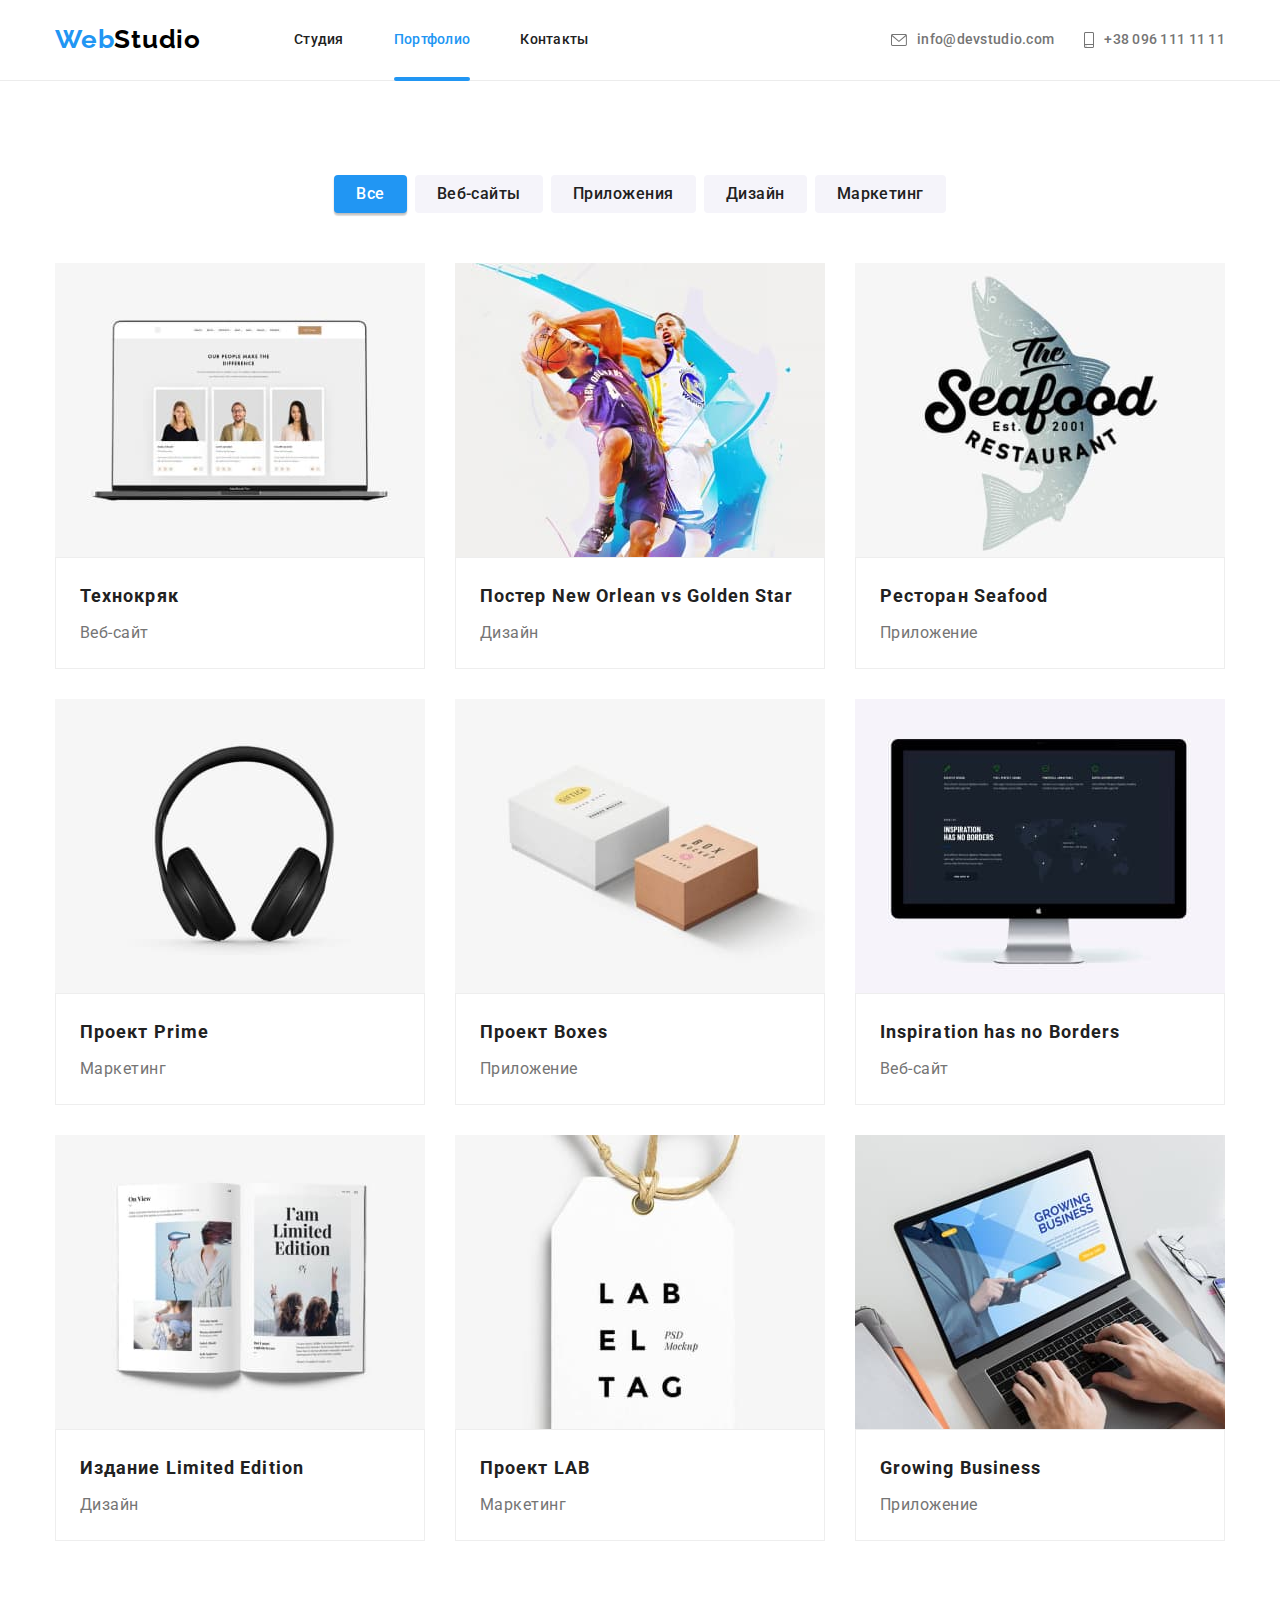
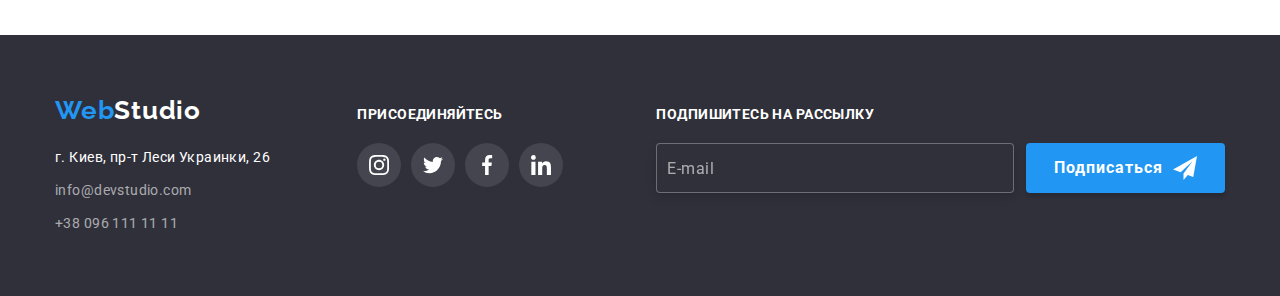
==== portfolio.html @ 906f8247 "Initial commit" ====
<!DOCTYPE html>
<html lang="ru">
  <head>
    <meta charset="UTF-8" />
    <meta http-equiv="X-UA-Compatible" content="IE=edge" />
    <meta name="viewport" content="width=device-width, initial-scale=1.0" />
    <title>Webstudio</title>
    <link
      rel="stylesheet"
      href="https://cdnjs.cloudflare.com/ajax/libs/modern-normalize/1.0.0/modern-normalize.min.css"
    />
    <link rel="preconnect" href="https://fonts.googleapis.com" />
    <link rel="preconnect" href="https://fonts.gstatic.com" crossorigin />
    <link
      href="https://fonts.googleapis.com/css2?family=Raleway:wght@700&family=Roboto:wght@400;500;700;900&display=swap"
      rel="stylesheet"
    />
    <link rel="stylesheet" href="./css/styles.css" />
  </head>
  <body>
    <!-- header -->
    <header class="header">
      <div class="container header-container">
        <a class="header-logo link" href="#"> <span class="logo-text">Web</span>Studio</a>
        <nav class="header-nav">
          <ul class="header-nav-list list">
            <li class="header-nav-item">
              <a class="header-nav-link link" href="./index.html">Студия</a>
            </li>
            <li class="header-nav-item">
              <a class="header-nav-link current link" href="#">Портфолио</a>
            </li>
            <li class="header-nav-item">
              <a class="header-nav-link link" href="#">Контакты</a>
            </li>
          </ul>
        </nav>
        <ul class="header-list list">
          <li class="header-item">
            <a class="header-link link" href="mailto:info@devstudio.com">
              <svg class="header-icon" width="16" height="12" aria-hidden="true">
                <use href="./images/icons.svg#icon-envelope"></use>
              </svg>
              info@devstudio.com
            </a>
          </li>
          <li class="header-item">
            <a class="header-link link" href="tel:+380961111111">
              <svg class="header-icon" width="10" height="16" aria-hidden="true">
                <use href="./images/icons.svg#icon-smartphone"></use></svg
              >+38 096 111 11 11
            </a>
          </li>
        </ul>
      </div>
    </header>
    <main>
      <!-- projects  -->
      <section class="projects section">
        <div class="container">
          <h1 class="visually-hidden">Портфолио</h1>
          <ul class="projects-menu-list list">
            <li class="projects-menu-item">
              <button class="projects-btn current" type="button">Все</button>
            </li>
            <li class="projects-menu-item">
              <button class="projects-btn" type="button">Веб-сайты</button>
            </li>
            <li class="projects-menu-item">
              <button class="projects-btn" type="button">Приложения</button>
            </li>
            <li class="projects-menu-item">
              <button class="projects-btn" type="button">Дизайн</button>
            </li>
            <li class="projects-menu-item">
              <button class="projects-btn" type="button">Маркетинг</button>
            </li>
          </ul>
          <ul class="projects-list list">
            <li class="projects-item">
              <a class="projects-link link" href="#">
                <div class="projects-thumb">
                  <img
                    class="projects-image"
                    src="./images/portfolio/img1.jpg"
                    alt="фотография веб-сайта компании"
                    width="370"
                    height="294"
                  />
                  <div class="projects-overlay">
                    <p class="projects-overlay-text">
                      Ресурс предлагает комплексные предложения с разным уровнем функционала и
                      сервисов. Все это позволит посетителю получить исчерпывающие сведения о
                      компании или частном лице.
                    </p>
                  </div>
                </div>
                <div class="projects-card">
                  <h2 class="projects-subtitle">Технокряк</h2>
                  <p class="projects-text">Веб-сайт</p>
                </div>
              </a>
            </li>
            <li class="projects-item">
              <a class="projects-link link" href="#">
                <div class="projects-thumb">
                  <img
                    class="projects-image"
                    src="./images/portfolio/img2.jpg"
                    alt="баскетболисты"
                    width="370"
                    height="294"
                  />
                  <div class="projects-overlay">
                    <p class="projects-overlay-text">
                      Ресурс предлагает комплексные предложения с разным уровнем функционала и
                      сервисов. Все это позволит посетителю получить исчерпывающие сведения о
                      компании или частном лице.
                    </p>
                  </div>
                </div>
                <div class="projects-card">
                  <h2 class="projects-subtitle">Постер New Orlean vs Golden Star</h2>
                  <p class="projects-text">Дизайн</p>
                </div>
              </a>
            </li>
            <li class="projects-item">
              <a class="projects-link link" href="#">
                <div class="projects-thumb">
                  <img
                    class="projects-image"
                    src="./images/portfolio/img3.jpg"
                    alt="логотип ресторана"
                    width="370"
                    height="294"
                  />
                  <div class="projects-overlay">
                    <p class="projects-overlay-text">
                      Ресурс предлагает комплексные предложения с разным уровнем функционала и
                      сервисов. Все это позволит посетителю получить исчерпывающие сведения о
                      компании или частном лице.
                    </p>
                  </div>
                </div>
                <div class="projects-card">
                  <h2 class="projects-subtitle">Ресторан Seafood</h2>
                  <p class="projects-text">Приложение</p>
                </div></a
              >
            </li>
            <li class="projects-item">
              <a class="projects-link link" href="#">
                <div class="projects-thumb">
                  <img
                    class="projects-image"
                    src="./images/portfolio/img4.jpg"
                    alt="наушники"
                    width="370"
                    height="294"
                  />
                  <div class="projects-overlay">
                    <p class="projects-overlay-text">
                      Ресурс предлагает комплексные предложения с разным уровнем функционала и
                      сервисов. Все это позволит посетителю получить исчерпывающие сведения о
                      компании или частном лице.
                    </p>
                  </div>
                </div>
                <div class="projects-card">
                  <h2 class="projects-subtitle">Проект Prime</h2>
                  <p class="projects-text">Маркетинг</p>
                </div>
              </a>
            </li>
            <li class="projects-item">
              <a class="projects-link link" href="#">
                <div class="projects-thumb">
                  <img
                    class="projects-image"
                    src="./images/portfolio/img5.jpg"
                    alt="логотип компании"
                    width="370"
                    height="294"
                  />
                  <div class="projects-overlay">
                    <p class="projects-overlay-text">
                      Ресурс предлагает комплексные предложения с разным уровнем функционала и
                      сервисов. Все это позволит посетителю получить исчерпывающие сведения о
                      компании или частном лице.
                    </p>
                  </div>
                </div>
                <div class="projects-card">
                  <h2 class="projects-subtitle">Проект Boxes</h2>
                  <p class="projects-text">Приложение</p>
                </div>
              </a>
            </li>
            <li class="projects-item">
              <a class="projects-link link" href="#">
                <div class="projects-thumb">
                  <img
                    class="projects-image"
                    src="./images/portfolio/img6.jpg"
                    alt="фотография веб-сайта компании"
                    width="370"
                    height="294"
                  />
                  <div class="projects-overlay">
                    <p class="projects-overlay-text">
                      Ресурс предлагает комплексные предложения с разным уровнем функционала и
                      сервисов. Все это позволит посетителю получить исчерпывающие сведения о
                      компании или частном лице.
                    </p>
                  </div>
                </div>

                <div class="projects-card">
                  <h2 class="projects-subtitle">Inspiration has no Borders</h2>
                  <p class="projects-text">Веб-сайт</p>
                </div>
              </a>
            </li>
            <li class="projects-item">
              <a class="projects-link link" href="#">
                <div class="projects-thumb">
                  <img
                    class="projects-image"
                    src="./images/portfolio/img7.jpg"
                    alt="журнал"
                    width="370"
                    height="294"
                  />
                  <div class="projects-overlay">
                    <p class="projects-overlay-text">
                      Ресурс предлагает комплексные предложения с разным уровнем функционала и
                      сервисов. Все это позволит посетителю получить исчерпывающие сведения о
                      компании или частном лице.
                    </p>
                  </div>
                </div>

                <div class="projects-card">
                  <h2 class="projects-subtitle">Издание Limited Edition</h2>
                  <p class="projects-text">Дизайн</p>
                </div>
              </a>
            </li>

            <li class="projects-item">
              <a class="projects-link link" href="#">
                <div class="projects-thumb">
                  <img
                    class="projects-image"
                    src="./images/portfolio/img8.jpg"
                    alt="логотип компании"
                    width="370"
                    height="294"
                  />
                  <div class="projects-overlay">
                    <p class="projects-overlay-text">
                      Ресурс предлагает комплексные предложения с разным уровнем функционала и
                      сервисов. Все это позволит посетителю получить исчерпывающие сведения о
                      компании или частном лице.
                    </p>
                  </div>
                </div>
                <div class="projects-card">
                  <h2 class="projects-subtitle">Проект LAB</h2>
                  <p class="projects-text">Маркетинг</p>
                </div>
              </a>
            </li>
            <li class="projects-item">
              <a class="projects-link link" href="#">
                <div class="projects-thumb">
                  <img
                    class="projects-image"
                    src="./images/portfolio/img9.jpg"
                    alt="ноутбук"
                    width="370"
                    height="294"
                  />
                  <div class="projects-overlay">
                    <p class="projects-overlay-text">
                      Ресурс предлагает комплексные предложения с разным уровнем функционала и
                      сервисов. Все это позволит посетителю получить исчерпывающие сведения о
                      компании или частном лице.
                    </p>
                  </div>
                </div>
                <div class="projects-card">
                  <h2 class="projects-subtitle">Growing Business</h2>
                  <p class="projects-text">Приложение</p>
                </div>
              </a>
            </li>
          </ul>
        </div>
      </section>
    </main>
    <!-- footer section -->
    <footer class="footer">
      <div class="container footer-container">
        <div class="footer-address">
          <a class="footer-logo link" href="#"> <span class="logo-text">Web</span>Studio</a>
          <address class="footer-contacs">
            <p class="footer-text">г. Киев, пр-т Леси Украинки, 26</p>
            <ul class="footer-list list">
              <li class="footer-item">
                <a class="footer-link link" href="mailto:info@devstudio.com">info@devstudio.com</a>
              </li>
              <li class="footer-item">
                <a class="footer-link link" href="tel:+380961111111">+38 096 111 11 11</a>
              </li>
            </ul>
          </address>
        </div>
        <div class="footer-social">
          <p class="footer-social-text">присоединяйтесь</p>
          <ul class="social-list list">
            <li class="social-item">
              <a href="#" class="footer-social-link">
                <svg
                  class="footer-social-icon"
                  width="20"
                  height="20"
                  aria-label="ссылка на instagram"
                >
                  <use href="./images/icons.svg#icon-instagram"></use>
                </svg>
              </a>
            </li>
            <li class="social-item">
              <a href="#" class="footer-social-link">
                <svg
                  class="footer-social-icon"
                  width="20"
                  height="20"
                  aria-label="ссылка на twitter"
                >
                  <use href="./images/icons.svg#icon-twitter"></use>
                </svg>
              </a>
            </li>
            <li class="social-item">
              <a href="#" class="footer-social-link">
                <svg
                  class="footer-social-icon"
                  width="20"
                  height="20"
                  aria-label="ссылка на facebook "
                >
                  <use href="./images/icons.svg#icon-facebook"></use>
                </svg>
              </a>
            </li>
            <li class="social-item">
              <a href="#" class="footer-social-link">
                <svg
                  class="footer-social-icon"
                  width="20"
                  height="20"
                  aria-label="ссылка на linkedin"
                >
                  <use href="./images/icons.svg#icon-linkedin"></use>
                </svg>
              </a>
            </li>
          </ul>
        </div>
        <div class="footer-form-field">
          <p class="footer-social-text">Подпишитесь на рассылку</p>
          <form class="footer-form" name="footer-form" autocomplete="off" novalidate>
            <div class="footer-field">
              <label class="visually-hidden" for="user-email">Ввести e-mail</label>
              <input
                class="footer-input"
                id="user-email"
                type="email"
                name="user-email"
                placeholder="E-mail"
              />
            </div>
            <div class="footer-field">
              <button class="footer-field-btn btn" type="submit">
                <span>Подписаться</span>
                <svg class="footer-form-icon" width="24" height="24" aria-hidden="true">
                  <use href="./images/icons.svg#icon-send"></use>
                </svg>
              </button>
            </div>
          </form>
        </div>
      </div>
    </footer>
  </body>
</html>
---- css/styles.css ----
:root {
  --color-background-primary: #2f303a;
  --color-text-background: #fff;
  --color-background-third: #f5f4fa;
  --primary-text-color: #757575;
  --title-text-color: #212121;
  --accent-color: #2196f3;
  --color-footer-link: #ffffff99;
  --btn-background-color: #188ce8;
  --color-border: #ececec;
  --color-border-card: #eeeeee;
  --color-gradient: rgba(47, 48, 58, 0.4);
  --fill-icons: #afb1b8;
  --footer-bg-icons: rgba(255, 255, 255, 0.1);
  --bg-cards-benefits: rgba(47, 48, 58, 0.8);
  --color-portfolio-overlay: rgba(33, 150, 243, 0.9);
  --modal-border: rgba(0, 0, 0, 0.1);
  --bg-backdrop: rgba(0, 0, 0, 0.2);
  --color-placeholder-modal: rgba(117, 117, 117, 0.5);
  --color-border-modal-input: rgba(33, 33, 33, 0.2);
  --color-placeholder-footer: rgba(255, 255, 255, 0.6);
  --color-border-footer-input: rgba(255, 255, 255, 0.3);
  --time-duration: 250ms;
  --timing-function: cubic-bezier(0.4, 0, 0.2, 1);
}

body {
  color: var(--primary-text-color);
  font-family: 'Roboto', Arial, sans-serif;
}

h1,
h2,
h3,
h4,
h5,
h6,
p {
  margin: 0;
}

img {
  display: block;
  max-width: 100%;
}

.list {
  list-style: none;
  padding: 0;
  margin: 0;
}

.link {
  text-decoration: none;
  color: inherit;
}

.container {
  max-width: 1200px;
  padding-left: 15px;
  padding-right: 15px;
  margin-left: auto;
  margin-right: auto;
}

.section {
  padding: 94px 0;
}

.visually-hidden {
  position: absolute;
  width: 1px;
  height: 1px;
  margin: -1px;
  border: 0;
  padding: 0;

  white-space: nowrap;
  clip-path: inset(100%);
  clip: rect(0 0 0 0);
  overflow: hidden;
}

.btn {
  box-shadow: 0px 4px 4px rgba(0, 0, 0, 0.15);
  border: 0 solid transparent;
  border-radius: 4px;

  transition: background-color var(--time-duration) var(--timing-function);

  color: var(--color-text-background);
  background-color: var(--accent-color);
  font-family: inherit;
  font-weight: 700;
  font-size: 16px;
  line-height: 1.88;
  display: flex;
  align-items: center;
  text-align: center;
  letter-spacing: 0.06em;
  cursor: pointer;
}

.btn:hover,
.btn:focus {
  background-color: var(--btn-background-color);
}

/* header */
.header {
  border-bottom: 1px solid var(--color-border);
  background-color: var(--color-text-background);
}

.header-container {
  display: flex;
  align-items: center;
}

.header-logo {
  margin-right: 93px;

  transition: color var(--time-duration) var(--timing-function);

  color: #000;
  font-family: 'Raleway';
  font-weight: 700;
  font-size: 26px;
  line-height: 1.2;
  letter-spacing: 0.03em;
}

.logo-text {
  color: var(--accent-color);
}

.header-nav-list,
.header-list {
  display: flex;

  font-weight: 500;
  font-size: 14px;
  line-height: 1.14;
  letter-spacing: 0.02em;
}

.header-list {
  margin-left: auto;
}

.header-nav-item:not(:first-child) {
  margin-left: 50px;
}

.header-nav-link {
  position: relative;
  display: block;
  padding: 32px 0;

  transition: color var(--time-duration) var(--timing-function);

  color: var(--title-text-color);
}

.header-link {
  display: inline-flex;
  align-items: center;
  padding: 32px 0;

  transition: color var(--time-duration) var(--timing-function);

  color: var(--primary-text-color);
}

.link:hover,
.link:focus {
  color: var(--accent-color);
}

.header-icon {
  margin-right: 10px;
  fill: currentColor;
}

.header-item:not(:first-child) {
  margin-left: 30px;
}

.header-nav-link.current {
  position: relative;
  color: var(--accent-color);
}

.header-nav-link.current::after {
  content: '';
  position: absolute;
  left: 0;
  bottom: 0;
  width: 100%;
  height: 4px;
  border-radius: 2px;

  transform: translateY(1px);

  background-color: var(--accent-color);
}

/* hero */

.hero {
  max-width: 1600px;
  height: 600px;
  margin-left: auto;
  margin-right: auto;
  padding: 200px 0;
  text-align: center;

  background-color: var(--color-background-primary);
  background-image: linear-gradient(var(--color-gradient), var(--color-gradient)),
    url('../images/hero/hero-background-image.jpg');
  background-repeat: no-repeat;
  background-position: center;
  background-size: cover;
}

.hero-title {
  margin-bottom: 30px;

  color: var(--color-text-background);
  font-weight: 900;
  font-size: 44px;
  line-height: 1.36;
  letter-spacing: 0.06em;
  text-transform: uppercase;
}

.hero-btn {
  margin: 0 auto;
  padding: 10px 32px;
}

/* features */

.features {
  background-color: var(--color-text-background);
}

.features-list {
  display: flex;
}

.features-item {
  flex-basis: 270px;
}

.features-container {
  display: flex;
  align-items: center;
  justify-content: center;
  width: 270px;
  height: 120px;
  margin-bottom: 30px;
  border-radius: 4px;

  background-color: var(--color-background-third);
}

.features-subtitle {
  margin-bottom: 10px;

  color: var(--title-text-color);
  font-weight: 700;
  font-size: 14px;
  line-height: 1.14;
  letter-spacing: 0.03em;
  text-transform: uppercase;
}

.features-text {
  font-size: 14px;
  line-height: 1.71;
  letter-spacing: 0.03em;
}

.features-item:not(:first-child) {
  margin-left: 30px;
}

/* benefits, team */

.benefits {
  padding-top: 0;

  background-color: var(--color-text-background);
}

.benefits-title,
.team-title,
.clients-title {
  margin-bottom: 50px;

  color: var(--title-text-color);
  font-weight: 700;
  font-size: 36px;
  line-height: 1.17;
  text-align: center;
  letter-spacing: 0.03em;
}

.benefits-list {
  display: flex;
}

.benefits-item:not(:first-child) {
  margin-left: 30px;
}

.benefits-thumb {
  position: relative;
}

.benefits-overlay {
  position: absolute;

  display: flex;
  align-items: center;
  justify-content: center;
  left: 0;
  bottom: 0;
  width: 100%;
  height: 70px;

  background: var(--bg-cards-benefits);
}
.benefits-text {
  color: var(--color-text-background);

  font-weight: 700;
  font-size: 14px;
  line-height: 1.14;
  text-align: center;
  letter-spacing: 0.03em;
  text-transform: uppercase;
}
.team {
  background-color: var(--color-background-third);
}

.team-list {
  display: flex;
}

.team-item {
  display: flex;
  flex-direction: column;
  align-items: center;
  padding-bottom: 30px;
  box-shadow: 0px 1px 3px rgba(0, 0, 0, 0.12), 0px 1px 1px rgba(0, 0, 0, 0.14),
    0px 2px 1px rgba(0, 0, 0, 0.2);
  border-radius: 0px 0px 4px 4px;

  background-color: var(--color-text-background);
}

.team-image {
  margin-bottom: 30px;
}

.team-subtitle {
  margin-bottom: 10px;

  color: var(--title-text-color);
  font-weight: 500;
  font-size: 16px;
  line-height: 1.19;
  text-align: center;
  letter-spacing: 0.03em;
}

.team-text {
  margin-bottom: 16px;

  font-size: 16px;
  line-height: 1.19;
  text-align: center;
  letter-spacing: 0.03em;
}

.team-item:not(:first-child) {
  margin-left: 30px;
}
/* social */

.social-list {
  display: flex;
  align-items: center;
  gap: 10px;
}

.social-item {
  width: 44px;
  height: 44px;
}

.social-link {
  display: flex;
  align-items: center;
  justify-content: center;
  width: 100%;
  height: 100%;
  border-radius: 50%;

  transition: color var(--time-duration) var(--timing-function),
    background-color var(--time-duration) var(--timing-function);

  color: var(--fill-icons);
}

.social-link:hover,
.social-link:focus {
  background-color: var(--accent-color);
  color: var(--color-text-background);
}

.social-icon {
  fill: currentColor;
}

/* clients */

.clients {
  background-color: var(--color-text-background);
}

.clients-list {
  display: flex;
  align-items: center;
  gap: 30px;
}

.clients-item {
  width: 170px;
  height: 92px;
}

.clients-link {
  display: flex;
  align-items: center;
  justify-content: center;
  width: 100%;
  height: 100%;
  border: 1px solid var(--fill-icons);
  border-radius: 4px;

  transition: color var(--time-duration) var(--timing-function),
    border-color var(--time-duration) var(--timing-function);

  color: var(--fill-icons);
}

.clients-link:hover,
.clients-link:focus {
  border-color: var(--accent-color);
  color: var(--accent-color);
}

.clients-icon {
  fill: currentColor;
}

/* projects */

.projects {
  background-color: var(--color-text-background);
}

.projects-menu-list {
  display: flex;
  justify-content: center;
  margin-bottom: 50px;
}

.projects-btn {
  padding: 6px 22px;
  border: 0 solid transparent;
  border-radius: 4px;

  transition: color var(--time-duration) var(--timing-function),
    background-color var(--time-duration) var(--timing-function),
    box-shadow var(--time-duration) var(--timing-function);

  color: var(--title-text-color);
  background-color: var(--color-background-third);
  font-family: inherit;
  font-weight: 500;
  font-size: 16px;
  line-height: 1.62;
  text-align: center;
  letter-spacing: 0.03em;
  cursor: pointer;
}

.projects-btn:hover,
.projects-btn:focus,
.projects-btn.current {
  box-shadow: 0px 3px 1px rgba(0, 0, 0, 0.1), 0px 1px 2px rgba(0, 0, 0, 0.08),
    0px 2px 2px rgba(0, 0, 0, 0.12);
  color: var(--color-text-background);
  background-color: var(--accent-color);
}

.projects-menu-item:not(:first-child) {
  margin-left: 8px;
}

.projects-list {
  display: flex;
  flex-wrap: wrap;
  gap: 30px;
}

.projects-link {
  display: block;
  transition: box-shadow var(--time-duration) var(--timing-function);
}

.projects-link:hover,
.projects-link:focus {
  box-shadow: 0px 1px 1px rgba(0, 0, 0, 0.12), 0px 4px 4px rgba(0, 0, 0, 0.06),
    1px 4px 6px rgba(0, 0, 0, 0.16);
  color: inherit;
}

.projects-thumb {
  position: relative;
  overflow: hidden;
}
.projects-overlay {
  position: absolute;
  padding: 63px 24px;
  left: 0;
  top: 0;
  width: 100%;
  height: 100%;

  transform: translateY(101%);
  transition: transform var(--time-duration) var(--timing-function);

  background: var(--color-portfolio-overlay);
}
.projects-link:hover .projects-overlay {
  transform: translateY(0);
}

.projects-overlay-text {
  color: var(--color-text-background);
  font-weight: 400;
  font-size: 18px;
  line-height: 1.56;
  letter-spacing: 0.03em;
}

.projects-card {
  padding: 20px 24px 20px 24px;
  border: 1px solid var(--color-border-card);

  background-color: var(--color-text-background);
}

.projects-subtitle {
  margin-bottom: 4px;

  color: var(--title-text-color);
  font-weight: 700;
  font-size: 18px;
  line-height: 2;
  letter-spacing: 0.06em;
}

.projects-text {
  font-size: 16px;
  line-height: 1.88;
  letter-spacing: 0.03em;
}

/* footer */

.footer {
  padding: 60px 0;

  background-color: var(--color-background-primary);
}

.footer-container {
  display: flex;
  align-items: baseline;
}

.footer-logo {
  display: inline-block;
  margin-bottom: 20px;

  transition: color var(--time-duration) var(--timing-function);

  color: var(--color-text-background);
  font-family: 'Raleway';
  font-weight: 700;
  font-size: 26px;
  line-height: 1.2;
  letter-spacing: 0.03em;
}

.footer-contacs {
  font-style: normal;
  font-size: 14px;
  line-height: 1.71;
  letter-spacing: 0.03em;
}

.footer-text {
  margin-bottom: 9px;
  color: var(--color-text-background);
}

.footer-link {
  transition: color var(--time-duration) var(--timing-function);
  color: var(--color-footer-link);
}

.footer-item:not(:first-child) {
  margin-top: 9px;
}

.footer-social {
  margin-left: auto;
}

.footer-social-text {
  margin-bottom: 20px;

  color: var(--color-text-background);

  font-weight: 700;
  font-size: 14px;
  line-height: 1.14;
  letter-spacing: 0.03em;
  text-transform: uppercase;
}

.footer-social-link {
  display: flex;
  align-items: center;
  justify-content: center;
  width: 100%;
  height: 100%;
  border-radius: 50%;

  transition: color var(--time-duration) var(--timing-function),
    background-color var(--time-duration) var(--timing-function);

  color: var(--color-text-background);
  background-color: var(--footer-bg-icons);
}

.footer-social-link:hover,
.footer-social-link:focus {
  background-color: var(--accent-color);
  color: var(--color-text-background);
}

.footer-social-icon {
  fill: currentColor;
}

.footer-form-field {
  margin-left: 93px;
}

.footer-form {
  display: flex;
  align-items: center;
  gap: 12px;
}

.footer-input {
  padding: 15px 10px;
  width: 358px;
  height: 50px;
  border-radius: 4px;
  border: 1px solid var(--color-border-footer-input);
  filter: drop-shadow(0px 4px 4px rgba(0, 0, 0, 0.15));
  outline: none;

  transition: border-color var(--time-duration) var(--timing-function);

  font-weight: 400;
  font-size: 16px;
  line-height: 1.25em;

  display: flex;
  align-items: center;
  letter-spacing: 0.03em;
  color: var(--color-text-background);
  background-color: var(--color-background-primary);
}

.footer-input:focus {
  border-color: var(--accent-color);
}

.footer-input::placeholder {
  color: var(--color-placeholder-footer);
}

.footer-field-btn {
  gap: 10px;
  padding: 10px 28px;
}

.footer-form-icon {
  fill: currentColor;
}

/* modal */

.backdrop {
  position: fixed;
  left: 0;
  top: 0;
  width: 100%;
  height: 100%;

  opacity: 1;
  transition: opacity var(--time-duration) var(--timing-function),
    visibility var(--time-duration) var(--timing-function);

  background-color: var(--bg-backdrop);
}

.modal {
  position: absolute;
  left: 50%;
  top: 50%;
  width: 528px;
  height: 581px;
  border-radius: 4px;
  padding: 40px;

  transform: translate(-50%, -50%) scale(1);
  transition: transform var(--time-duration) var(--timing-function);

  background-color: var(--color-text-background);
  box-shadow: 0px 1px 3px rgba(0, 0, 0, 0.12), 0px 1px 1px rgba(0, 0, 0, 0.14),
    0px 2px 1px rgba(0, 0, 0, 0.2);
}

.backdrop.is-hidden {
  opacity: 0;
  visibility: hidden;
  pointer-events: none;
}

.backdrop.is-hidden .modal {
  transform: translate(-50%, -50%) scale(0.7);
}

.modal-title {
  margin-bottom: 12px;

  color: var(--title-text-color);
  font-weight: 700;
  font-size: 20px;
  line-height: 1.15;
  text-align: center;
  letter-spacing: 0.03em;
}

.btn-modal-close {
  position: absolute;
  display: flex;
  align-items: center;
  justify-content: center;
  right: 8px;
  top: 8px;
  width: 30px;
  height: 30px;
  border: 1px solid var(--modal-border);
  border-radius: 50%;

  transition: fill var(--time-duration) var(--timing-function);

  fill: var(--title-text-color);
  background-color: var(--color-text-background);
  cursor: pointer;
}

.btn-modal-close:hover,
.btn-modal-close:focus {
  fill: var(--accent-color);
}

.modal-form-field {
  margin-bottom: 10px;
}

.modal-form-field:nth-child(4) {
  margin-bottom: 0;
}

.modal-form-label {
  display: block;
  margin-bottom: 4px;

  font-weight: 400;
  font-size: 12px;
  line-height: 1.17;
  letter-spacing: 0.01em;
}

.form-field {
  position: relative;
  width: 100%;
}

.modal-form-input {
  width: 100%;
  height: 40px;
  border: 1px solid var(--color-border-modal-input);
  border-radius: 4px;
  padding: 11px 12px 11px 42px;
  outline: none;

  transition: border-color var(--time-duration) var(--timing-function);

  color: var(--title-text-color);
  font-weight: 400;
  font-size: 14px;
  line-height: 16px;
  letter-spacing: 0.01em;
}

.modal-form-input:focus {
  border-color: var(--accent-color);
}

.modal-form-icon {
  position: absolute;
  top: 50%;
  left: 12px;
  transform: translateY(-50%);

  transition: fill var(--time-duration) var(--timing-function);

  fill: var(--title-text-color);
}

.form-field:focus-within > .modal-form-icon {
  fill: var(--accent-color);
}

.modal-comment {
  width: 100%;
  height: 120px;
  padding: 12px 16px;
  resize: none;
}

.modal-comment::placeholder {
  color: var(--color-placeholder-modal);
  font-weight: 400;
  font-size: 12px;
  line-height: 1.17;
  letter-spacing: 0.01em;
}

.modal-form-checkbox {
  display: flex;
  justify-content: center;
  margin-top: 20px;
  margin-bottom: 30px;
}

.label-checkbox {
  display: flex;
  align-items: center;
  gap: 8px;

  font-weight: 400;
  font-size: 14px;
  line-height: 1.71;
  letter-spacing: 0.03em;
}

.checkbox {
  display: inline-flex;
  width: 16px;
  height: 15px;
  outline: 2px solid var(--title-text-color);
  outline-offset: -2px;
  border-radius: 2px;

  transition: background-color var(--time-duration) var(--timing-function),
    outline var(--time-duration) var(--timing-function);
}

.input-checkbox:checked + .checkbox {
  background-color: var(--accent-color);
  outline: 2px solid var(--accent-color);
}

.input-checkbox:focus-visible + .checkbox {
  outline: 3px solid var(--title-text-color);
}

.link-checkbox {
  color: var(--accent-color);
}

.modal-form-btn {
  margin: 0 auto;
  padding: 10px 55px;
}
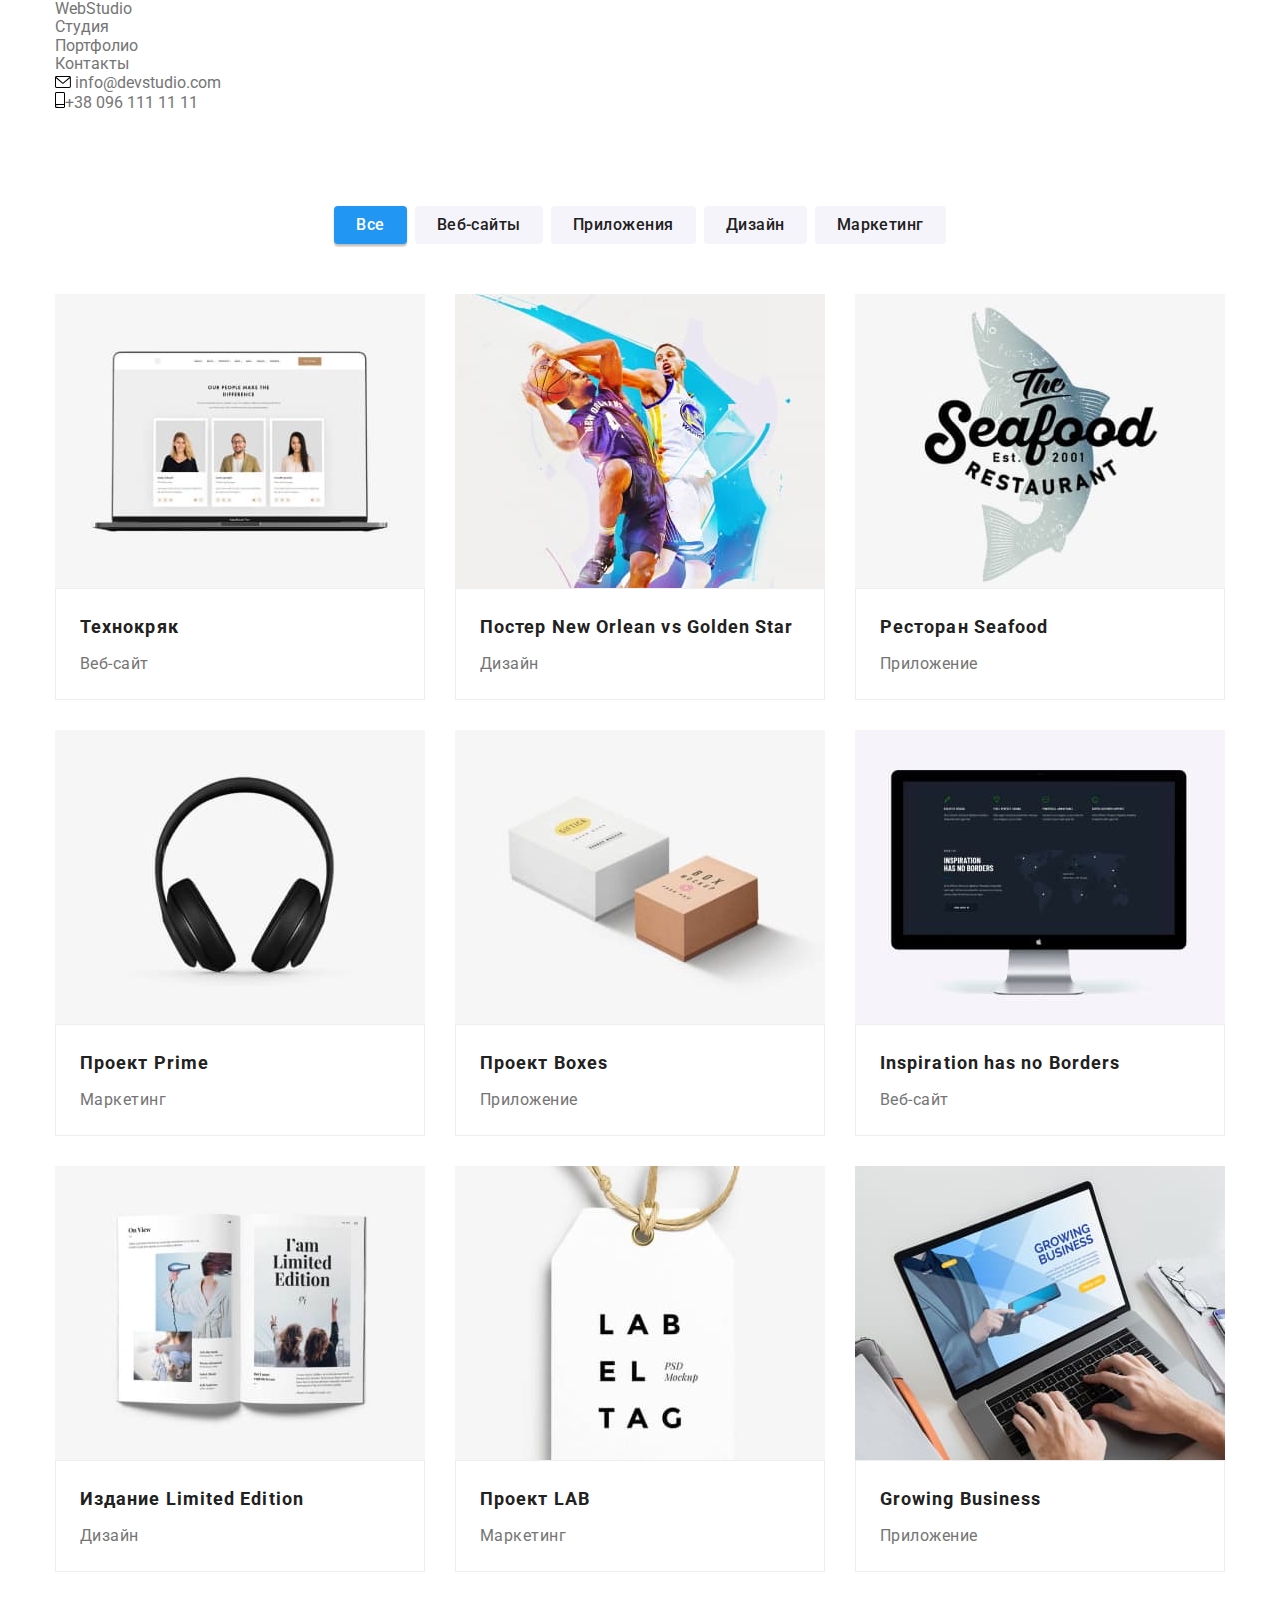
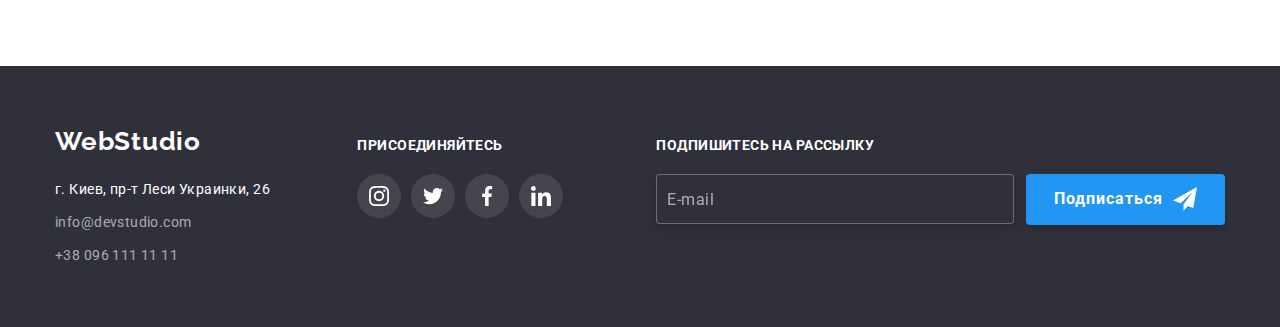
==== commit bf48a5af: "дз7-20,07" ====
--- a/portfolio.html
+++ b/portfolio.html
@@ -3,7 +3,7 @@
   <head>
     <meta charset="UTF-8" />
     <meta http-equiv="X-UA-Compatible" content="IE=edge" />
-    <meta name="viewport" content="width=device-width, initial-scale=1.0" />
+    <me a name="viewport" content="width=device-width, initial-scale=1.0" />
     <title>Webstudio</title>
     <link
       rel="stylesheet"
--- a/css/styles.css
+++ b/css/styles.css
@@ -44,13 +44,13 @@
   max-width: 100%;
 }
 
-.list {
+ul {
   list-style: none;
   padding: 0;
   margin: 0;
 }
 
-.link {
+a {
   text-decoration: none;
   color: inherit;
 }
@@ -106,20 +106,40 @@
   background-color: var(--btn-background-color);
 }
 
+.title {
+  color: var(--title-text-color);
+
+  font-weight: 700;
+  font-size: 36px;
+  line-height: 1.17;
+  text-align: center;
+  letter-spacing: 0.03em;
+}
+
+.subtitle {
+  font-weight: 700;
+  font-size: 14px;
+  line-height: 1.14;
+  letter-spacing: 0.03em;
+  text-transform: uppercase;
+}
+
 /* header */
-.header {
+.header-page {
   border-bottom: 1px solid var(--color-border);
   background-color: var(--color-text-background);
 }
 
-.header-container {
-  display: flex;
-  align-items: center;
-}
-
-.header-logo {
+.header-page__container {
+  display: flex;
+  align-items: center;
+}
+
+.header-page__logo {
   margin-right: 93px;
-
+}
+
+.logo {
   transition: color var(--time-duration) var(--timing-function);
 
   color: #000;
@@ -130,13 +150,18 @@
   letter-spacing: 0.03em;
 }
 
-.logo-text {
+.logo__text {
   color: var(--accent-color);
 }
 
-.header-nav-list,
-.header-list {
-  display: flex;
+.logo:hover,
+.logo:focus {
+  color: var(--accent-color);
+}
+
+.site-nav__list {
+  display: flex;
+  gap: 50px;
 
   font-weight: 500;
   font-size: 14px;
@@ -144,15 +169,7 @@
   letter-spacing: 0.02em;
 }
 
-.header-list {
-  margin-left: auto;
-}
-
-.header-nav-item:not(:first-child) {
-  margin-left: 50px;
-}
-
-.header-nav-link {
+.site-nav__link {
   position: relative;
   display: block;
   padding: 32px 0;
@@ -162,36 +179,17 @@
   color: var(--title-text-color);
 }
 
-.header-link {
-  display: inline-flex;
-  align-items: center;
-  padding: 32px 0;
-
-  transition: color var(--time-duration) var(--timing-function);
-
-  color: var(--primary-text-color);
-}
-
-.link:hover,
-.link:focus {
+.site-nav__link:hover,
+.site-nav__link:focus {
   color: var(--accent-color);
 }
 
-.header-icon {
-  margin-right: 10px;
-  fill: currentColor;
-}
-
-.header-item:not(:first-child) {
-  margin-left: 30px;
-}
-
-.header-nav-link.current {
+.site-nav__link--active {
   position: relative;
   color: var(--accent-color);
 }
 
-.header-nav-link.current::after {
+.site-nav__link--active::after {
   content: '';
   position: absolute;
   left: 0;
@@ -205,9 +203,40 @@
   background-color: var(--accent-color);
 }
 
-/* hero */
-
-.hero {
+.header-page__contact-list {
+  display: flex;
+  gap: 30px;
+  margin-left: auto;
+
+  font-weight: 500;
+  font-size: 14px;
+  line-height: 1.14;
+  letter-spacing: 0.02em;
+}
+
+.header-page__link {
+  display: inline-flex;
+  align-items: center;
+  padding: 32px 0;
+
+  transition: color var(--time-duration) var(--timing-function);
+
+  color: var(--primary-text-color);
+}
+
+.header-page__icon {
+  margin-right: 10px;
+  fill: currentColor;
+}
+
+.header-page__link:hover,
+.header-page__link:focus {
+  color: var(--accent-color);
+}
+
+/* hero-section */
+
+.hero-section {
   max-width: 1600px;
   height: 600px;
   margin-left: auto;
@@ -223,7 +252,7 @@
   background-size: cover;
 }
 
-.hero-title {
+.hero-section__title {
   margin-bottom: 30px;
 
   color: var(--color-text-background);
@@ -234,30 +263,30 @@
   text-transform: uppercase;
 }
 
-.hero-btn {
+.hero-section__btn {
   margin: 0 auto;
   padding: 10px 32px;
 }
 
-/* features */
-
-.features {
+/* benefits-section*/
+
+.benefits-section {
   background-color: var(--color-text-background);
 }
 
-.features-list {
-  display: flex;
-}
-
-.features-item {
-  flex-basis: 270px;
-}
-
-.features-container {
+.benefits-section__list {
+  display: flex;
+  gap: 30px;
+}
+
+.benefits-section__item {
+  flex-basis: calc((100%-30 * 3) / 4);
+}
+
+.benefits-section__box-icon {
   display: flex;
   align-items: center;
   justify-content: center;
-  width: 270px;
   height: 120px;
   margin-bottom: 30px;
   border-radius: 4px;
@@ -265,61 +294,40 @@
   background-color: var(--color-background-third);
 }
 
-.features-subtitle {
+.benefits-section__subtitle {
   margin-bottom: 10px;
 
   color: var(--title-text-color);
-  font-weight: 700;
-  font-size: 14px;
-  line-height: 1.14;
-  letter-spacing: 0.03em;
-  text-transform: uppercase;
-}
-
-.features-text {
+}
+
+.benefits-section__discription {
   font-size: 14px;
   line-height: 1.71;
   letter-spacing: 0.03em;
 }
 
-.features-item:not(:first-child) {
-  margin-left: 30px;
-}
-
-/* benefits, team */
-
-.benefits {
+/* features-section */
+
+.features-section {
   padding-top: 0;
 
   background-color: var(--color-text-background);
 }
 
-.benefits-title,
-.team-title,
-.clients-title {
+.features-section__title {
   margin-bottom: 50px;
-
-  color: var(--title-text-color);
-  font-weight: 700;
-  font-size: 36px;
-  line-height: 1.17;
-  text-align: center;
-  letter-spacing: 0.03em;
-}
-
-.benefits-list {
-  display: flex;
-}
-
-.benefits-item:not(:first-child) {
-  margin-left: 30px;
-}
-
-.benefits-thumb {
+}
+
+.features-section__list {
+  display: flex;
+  gap: 30px;
+}
+
+.product-thumb {
   position: relative;
 }
 
-.benefits-overlay {
+.product-thumb__overlay {
   position: absolute;
 
   display: flex;
@@ -332,20 +340,19 @@
 
   background: var(--bg-cards-benefits);
 }
-.benefits-text {
-  color: var(--color-text-background);
-
-  font-weight: 700;
-  font-size: 14px;
-  line-height: 1.14;
-  text-align: center;
-  letter-spacing: 0.03em;
-  text-transform: uppercase;
-}
+.product-thumb__subtitle {
+  color: var(--color-text-background);
+}
+
+/* team-section */
+
 .team {
   background-color: var(--color-background-third);
 }
 
+.team-title {
+  margin-bottom: 50px;
+}
 .team-list {
   display: flex;
 }
@@ -431,7 +438,9 @@
 .clients {
   background-color: var(--color-text-background);
 }
-
+.clients-title {
+  margin-bottom: 50px;
+}
 .clients-list {
   display: flex;
   align-items: center;
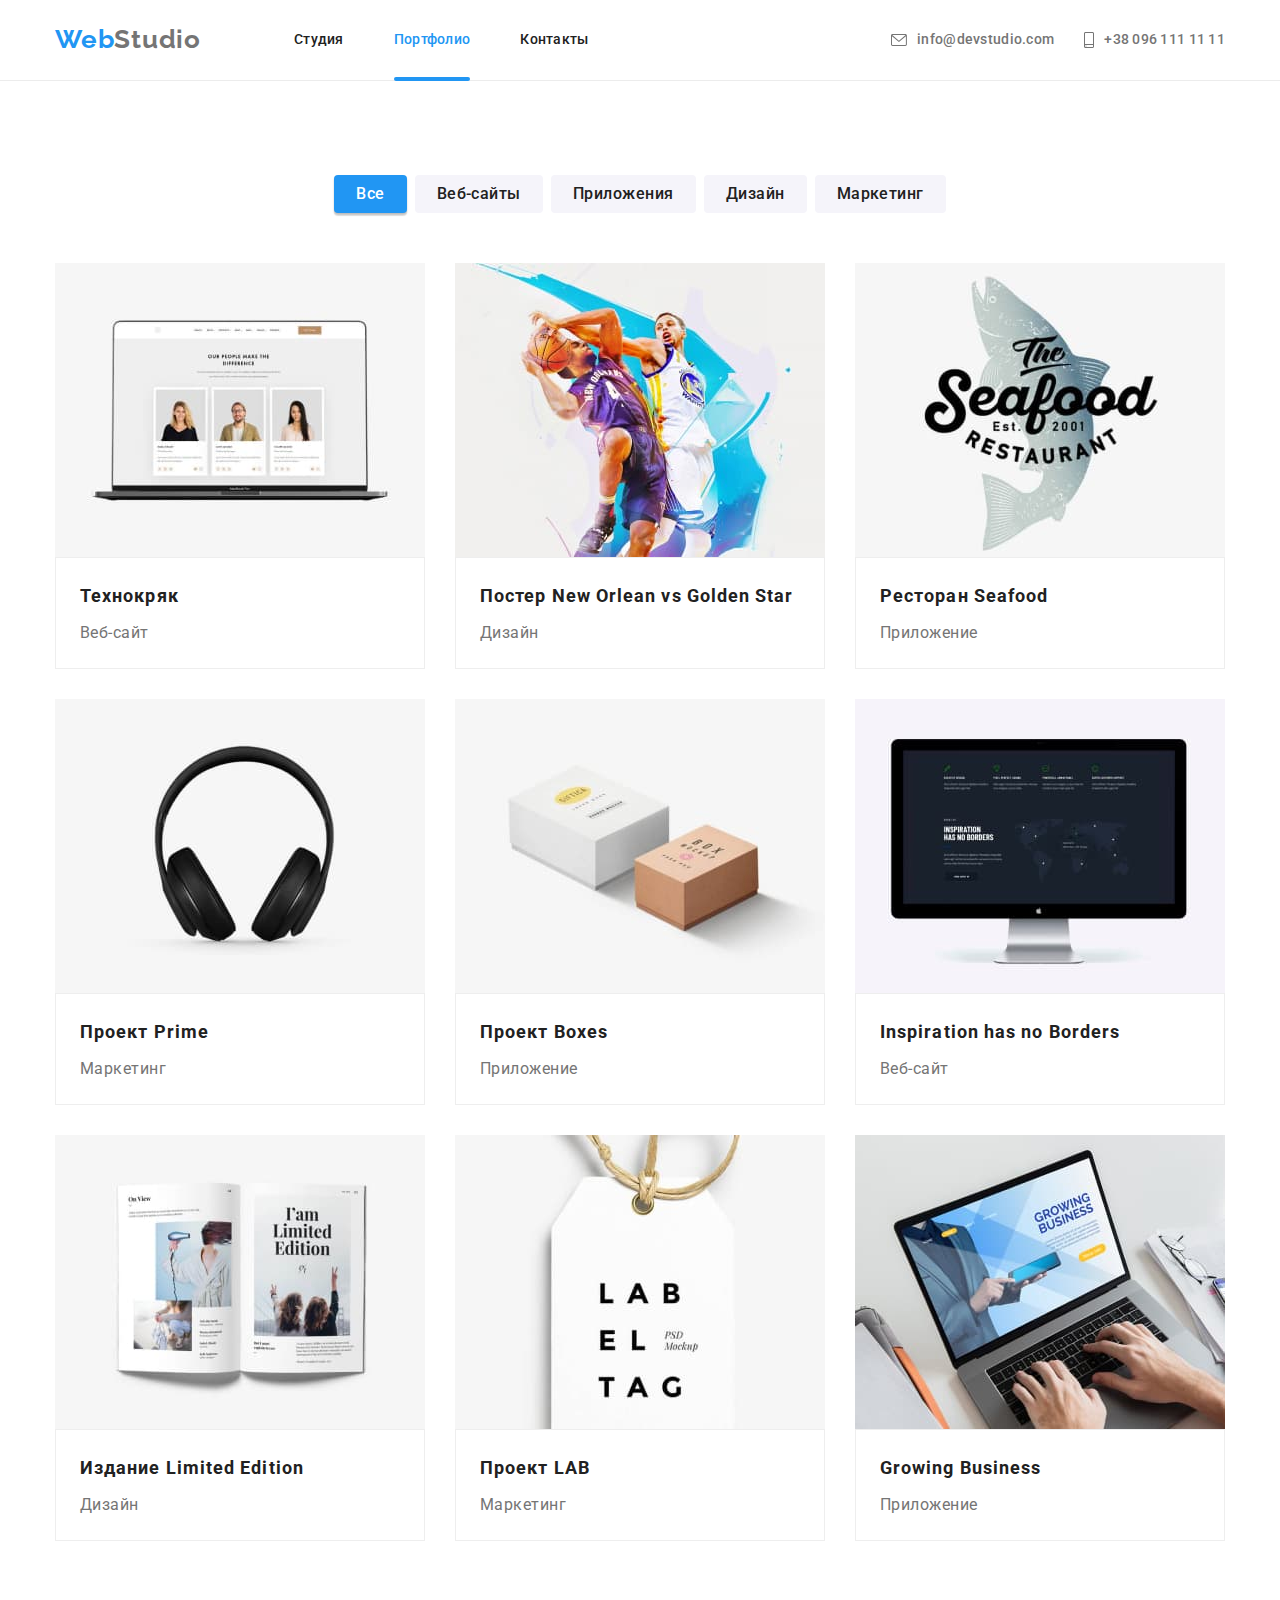
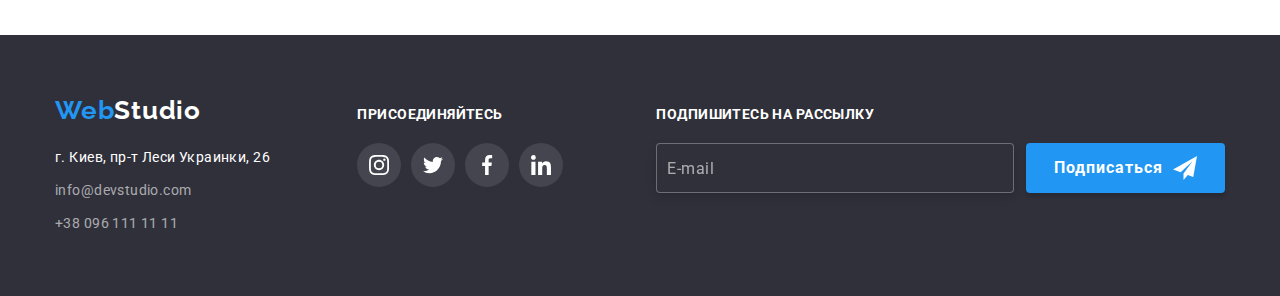
==== commit da70bddd: "дз7 сделал bem" ====
--- a/portfolio.html
+++ b/portfolio.html
@@ -19,34 +19,34 @@
   </head>
   <body>
     <!-- header -->
-    <header class="header">
-      <div class="container header-container">
-        <a class="header-logo link" href="#"> <span class="logo-text">Web</span>Studio</a>
-        <nav class="header-nav">
-          <ul class="header-nav-list list">
-            <li class="header-nav-item">
-              <a class="header-nav-link link" href="./index.html">Студия</a>
-            </li>
-            <li class="header-nav-item">
-              <a class="header-nav-link current link" href="#">Портфолио</a>
-            </li>
-            <li class="header-nav-item">
-              <a class="header-nav-link link" href="#">Контакты</a>
+    <header class="header-page">
+      <div class="container header-page__container">
+        <a class="header-page__logo logo" href="#"> <span class="logo__text">Web</span>Studio</a>
+        <nav class="site-nav">
+          <ul class="site-nav__list">
+            <li>
+              <a class="site-nav__link" href="./index.html">Студия</a>
+            </li>
+            <li>
+              <a class="site-nav__link site-nav__link--active" href="#">Портфолио</a>
+            </li>
+            <li>
+              <a class="site-nav__link" href="#">Контакты</a>
             </li>
           </ul>
         </nav>
-        <ul class="header-list list">
-          <li class="header-item">
-            <a class="header-link link" href="mailto:info@devstudio.com">
-              <svg class="header-icon" width="16" height="12" aria-hidden="true">
+        <ul class="header-page__contact-list">
+          <li>
+            <a class="header-page__link" href="mailto:info@devstudio.com">
+              <svg class="header-page__icon" width="16" height="12">
                 <use href="./images/icons.svg#icon-envelope"></use>
               </svg>
               info@devstudio.com
             </a>
           </li>
-          <li class="header-item">
-            <a class="header-link link" href="tel:+380961111111">
-              <svg class="header-icon" width="10" height="16" aria-hidden="true">
+          <li>
+            <a class="header-page__link" href="tel:+380961111111">
+              <svg class="header-page__icon" width="10" height="16">
                 <use href="./images/icons.svg#icon-smartphone"></use></svg
               >+38 096 111 11 11
             </a>
@@ -55,244 +55,237 @@
       </div>
     </header>
     <main>
-      <!-- projects  -->
-      <section class="projects section">
+      <!-- projects-section  -->
+      <section class="projects-section section">
         <div class="container">
           <h1 class="visually-hidden">Портфолио</h1>
-          <ul class="projects-menu-list list">
-            <li class="projects-menu-item">
-              <button class="projects-btn current" type="button">Все</button>
-            </li>
-            <li class="projects-menu-item">
-              <button class="projects-btn" type="button">Веб-сайты</button>
-            </li>
-            <li class="projects-menu-item">
-              <button class="projects-btn" type="button">Приложения</button>
-            </li>
-            <li class="projects-menu-item">
-              <button class="projects-btn" type="button">Дизайн</button>
-            </li>
-            <li class="projects-menu-item">
-              <button class="projects-btn" type="button">Маркетинг</button>
+          <!-- menu-projects -->
+          <ul class="projects-section__menu menu-projects">
+            <li>
+              <button class="menu-projects__btn menu-projects__btn--active" type="button">
+                Все
+              </button>
+            </li>
+            <li>
+              <button class="menu-projects__btn" type="button">Веб-сайты</button>
+            </li>
+            <li>
+              <button class="menu-projects__btn" type="button">Приложения</button>
+            </li>
+            <li>
+              <button class="menu-projects__btn" type="button">Дизайн</button>
+            </li>
+            <li>
+              <button class="menu-projects__btn" type="button">Маркетинг</button>
             </li>
           </ul>
-          <ul class="projects-list list">
-            <li class="projects-item">
-              <a class="projects-link link" href="#">
-                <div class="projects-thumb">
-                  <img
-                    class="projects-image"
+          <!-- project-card -->
+          <ul class="projects-section__list">
+            <li class="project-card">
+              <a class="project-card__link" href="#">
+                <div class="project-card__thumb">
+                  <img
                     src="./images/portfolio/img1.jpg"
                     alt="фотография веб-сайта компании"
                     width="370"
                     height="294"
                   />
-                  <div class="projects-overlay">
-                    <p class="projects-overlay-text">
-                      Ресурс предлагает комплексные предложения с разным уровнем функционала и
-                      сервисов. Все это позволит посетителю получить исчерпывающие сведения о
-                      компании или частном лице.
-                    </p>
-                  </div>
-                </div>
-                <div class="projects-card">
-                  <h2 class="projects-subtitle">Технокряк</h2>
-                  <p class="projects-text">Веб-сайт</p>
-                </div>
-              </a>
-            </li>
-            <li class="projects-item">
-              <a class="projects-link link" href="#">
-                <div class="projects-thumb">
-                  <img
-                    class="projects-image"
+                  <div class="project-card__overlay">
+                    <p class="project-card__proposition">
+                      Ресурс предлагает комплексные предложения с разным уровнем функционала и
+                      сервисов. Все это позволит посетителю получить исчерпывающие сведения о
+                      компании или частном лице.
+                    </p>
+                  </div>
+                </div>
+                <div class="project-card__content">
+                  <h2 class="project-card__name">Технокряк</h2>
+                  <p class="project-card__description">Веб-сайт</p>
+                </div>
+              </a>
+            </li>
+            <li class="project-card">
+              <a class="project-card__link" href="#">
+                <div class="project-card__thumb">
+                  <img
                     src="./images/portfolio/img2.jpg"
-                    alt="баскетболисты"
-                    width="370"
-                    height="294"
-                  />
-                  <div class="projects-overlay">
-                    <p class="projects-overlay-text">
-                      Ресурс предлагает комплексные предложения с разным уровнем функционала и
-                      сервисов. Все это позволит посетителю получить исчерпывающие сведения о
-                      компании или частном лице.
-                    </p>
-                  </div>
-                </div>
-                <div class="projects-card">
-                  <h2 class="projects-subtitle">Постер New Orlean vs Golden Star</h2>
-                  <p class="projects-text">Дизайн</p>
-                </div>
-              </a>
-            </li>
-            <li class="projects-item">
-              <a class="projects-link link" href="#">
-                <div class="projects-thumb">
-                  <img
-                    class="projects-image"
+                    alt="фотография веб-сайта компании"
+                    width="370"
+                    height="294"
+                  />
+                  <div class="project-card__overlay">
+                    <p class="project-card__proposition">
+                      Ресурс предлагает комплексные предложения с разным уровнем функционала и
+                      сервисов. Все это позволит посетителю получить исчерпывающие сведения о
+                      компании или частном лице.
+                    </p>
+                  </div>
+                </div>
+                <div class="project-card__content">
+                  <h2 class="project-card__name">Постер New Orlean vs Golden Star</h2>
+                  <p class="project-card__description">Дизайн</p>
+                </div>
+              </a>
+            </li>
+            <li class="project-card">
+              <a class="project-card__link" href="#">
+                <div class="project-card__thumb">
+                  <img
                     src="./images/portfolio/img3.jpg"
-                    alt="логотип ресторана"
-                    width="370"
-                    height="294"
-                  />
-                  <div class="projects-overlay">
-                    <p class="projects-overlay-text">
-                      Ресурс предлагает комплексные предложения с разным уровнем функционала и
-                      сервисов. Все это позволит посетителю получить исчерпывающие сведения о
-                      компании или частном лице.
-                    </p>
-                  </div>
-                </div>
-                <div class="projects-card">
-                  <h2 class="projects-subtitle">Ресторан Seafood</h2>
-                  <p class="projects-text">Приложение</p>
+                    alt="фотография веб-сайта компании"
+                    width="370"
+                    height="294"
+                  />
+                  <div class="project-card__overlay">
+                    <p class="project-card__proposition">
+                      Ресурс предлагает комплексные предложения с разным уровнем функционала и
+                      сервисов. Все это позволит посетителю получить исчерпывающие сведения о
+                      компании или частном лице.
+                    </p>
+                  </div>
+                </div>
+                <div class="project-card__content">
+                  <h2 class="project-card__name">Ресторан Seafood</h2>
+                  <p class="project-card__description">Приложение</p>
                 </div></a
               >
             </li>
-            <li class="projects-item">
-              <a class="projects-link link" href="#">
-                <div class="projects-thumb">
-                  <img
-                    class="projects-image"
+            <li class="project-card">
+              <a class="project-card__link" href="#">
+                <div class="project-card__thumb">
+                  <img
                     src="./images/portfolio/img4.jpg"
-                    alt="наушники"
-                    width="370"
-                    height="294"
-                  />
-                  <div class="projects-overlay">
-                    <p class="projects-overlay-text">
-                      Ресурс предлагает комплексные предложения с разным уровнем функционала и
-                      сервисов. Все это позволит посетителю получить исчерпывающие сведения о
-                      компании или частном лице.
-                    </p>
-                  </div>
-                </div>
-                <div class="projects-card">
-                  <h2 class="projects-subtitle">Проект Prime</h2>
-                  <p class="projects-text">Маркетинг</p>
-                </div>
-              </a>
-            </li>
-            <li class="projects-item">
-              <a class="projects-link link" href="#">
-                <div class="projects-thumb">
-                  <img
-                    class="projects-image"
+                    alt="фотография веб-сайта компании"
+                    width="370"
+                    height="294"
+                  />
+                  <div class="project-card__overlay">
+                    <p class="project-card__proposition">
+                      Ресурс предлагает комплексные предложения с разным уровнем функционала и
+                      сервисов. Все это позволит посетителю получить исчерпывающие сведения о
+                      компании или частном лице.
+                    </p>
+                  </div>
+                </div>
+                <div class="project-card__content">
+                  <h2 class="project-card__name">Проект Prime</h2>
+                  <p class="project-card__description">Маркетинг</p>
+                </div>
+              </a>
+            </li>
+            <li class="project-card">
+              <a class="project-card__link" href="#">
+                <div class="project-card__thumb">
+                  <img
                     src="./images/portfolio/img5.jpg"
-                    alt="логотип компании"
-                    width="370"
-                    height="294"
-                  />
-                  <div class="projects-overlay">
-                    <p class="projects-overlay-text">
-                      Ресурс предлагает комплексные предложения с разным уровнем функционала и
-                      сервисов. Все это позволит посетителю получить исчерпывающие сведения о
-                      компании или частном лице.
-                    </p>
-                  </div>
-                </div>
-                <div class="projects-card">
-                  <h2 class="projects-subtitle">Проект Boxes</h2>
-                  <p class="projects-text">Приложение</p>
-                </div>
-              </a>
-            </li>
-            <li class="projects-item">
-              <a class="projects-link link" href="#">
-                <div class="projects-thumb">
-                  <img
-                    class="projects-image"
+                    alt="фотография веб-сайта компании"
+                    width="370"
+                    height="294"
+                  />
+                  <div class="project-card__overlay">
+                    <p class="project-card__proposition">
+                      Ресурс предлагает комплексные предложения с разным уровнем функционала и
+                      сервисов. Все это позволит посетителю получить исчерпывающие сведения о
+                      компании или частном лице.
+                    </p>
+                  </div>
+                </div>
+                <div class="project-card__content">
+                  <h2 class="project-card__name">Проект Boxes</h2>
+                  <p class="project-card__description">Приложение</p>
+                </div>
+              </a>
+            </li>
+            <li class="project-card">
+              <a class="project-card__link" href="#">
+                <div class="project-card__thumb">
+                  <img
                     src="./images/portfolio/img6.jpg"
                     alt="фотография веб-сайта компании"
                     width="370"
                     height="294"
                   />
-                  <div class="projects-overlay">
-                    <p class="projects-overlay-text">
-                      Ресурс предлагает комплексные предложения с разным уровнем функционала и
-                      сервисов. Все это позволит посетителю получить исчерпывающие сведения о
-                      компании или частном лице.
-                    </p>
-                  </div>
-                </div>
+                  <div class="project-card__overlay">
+                    <p class="project-card__proposition">
+                      Ресурс предлагает комплексные предложения с разным уровнем функционала и
+                      сервисов. Все это позволит посетителю получить исчерпывающие сведения о
+                      компании или частном лице.
+                    </p>
+                  </div>
+                </div>
+                <div class="project-card__content">
+                  <h2 class="project-card__name">Inspiration has no Borders</h2>
+                  <p class="project-card__description">Веб-сайт</p>
+                </div>
+              </a>
+            </li>
+            <li class="project-card">
+              <a class="project-card__link" href="#">
+                <div class="project-card__thumb">
+                  <img
+                    src="./images/portfolio/img7.jpg"
+                    alt="фотография веб-сайта компании"
+                    width="370"
+                    height="294"
+                  />
+                  <div class="project-card__overlay">
+                    <p class="project-card__proposition">
+                      Ресурс предлагает комплексные предложения с разным уровнем функционала и
+                      сервисов. Все это позволит посетителю получить исчерпывающие сведения о
+                      компании или частном лице.
+                    </p>
+                  </div>
+                </div>
+                <div class="project-card__content">
+                  <h2 class="project-card__name">Издание Limited Edition</h2>
+                  <p class="project-card__description">Дизайн</p>
+                </div>
+              </a>
+            </li>
 
-                <div class="projects-card">
-                  <h2 class="projects-subtitle">Inspiration has no Borders</h2>
-                  <p class="projects-text">Веб-сайт</p>
-                </div>
-              </a>
-            </li>
-            <li class="projects-item">
-              <a class="projects-link link" href="#">
-                <div class="projects-thumb">
-                  <img
-                    class="projects-image"
-                    src="./images/portfolio/img7.jpg"
-                    alt="журнал"
-                    width="370"
-                    height="294"
-                  />
-                  <div class="projects-overlay">
-                    <p class="projects-overlay-text">
-                      Ресурс предлагает комплексные предложения с разным уровнем функционала и
-                      сервисов. Все это позволит посетителю получить исчерпывающие сведения о
-                      компании или частном лице.
-                    </p>
-                  </div>
-                </div>
-
-                <div class="projects-card">
-                  <h2 class="projects-subtitle">Издание Limited Edition</h2>
-                  <p class="projects-text">Дизайн</p>
-                </div>
-              </a>
-            </li>
-
-            <li class="projects-item">
-              <a class="projects-link link" href="#">
-                <div class="projects-thumb">
-                  <img
-                    class="projects-image"
+            <li class="project-card">
+              <a class="project-card__link" href="#">
+                <div class="project-card__thumb">
+                  <img
                     src="./images/portfolio/img8.jpg"
-                    alt="логотип компании"
-                    width="370"
-                    height="294"
-                  />
-                  <div class="projects-overlay">
-                    <p class="projects-overlay-text">
-                      Ресурс предлагает комплексные предложения с разным уровнем функционала и
-                      сервисов. Все это позволит посетителю получить исчерпывающие сведения о
-                      компании или частном лице.
-                    </p>
-                  </div>
-                </div>
-                <div class="projects-card">
-                  <h2 class="projects-subtitle">Проект LAB</h2>
-                  <p class="projects-text">Маркетинг</p>
-                </div>
-              </a>
-            </li>
-            <li class="projects-item">
-              <a class="projects-link link" href="#">
-                <div class="projects-thumb">
-                  <img
-                    class="projects-image"
+                    alt="фотография веб-сайта компании"
+                    width="370"
+                    height="294"
+                  />
+                  <div class="project-card__overlay">
+                    <p class="project-card__proposition">
+                      Ресурс предлагает комплексные предложения с разным уровнем функционала и
+                      сервисов. Все это позволит посетителю получить исчерпывающие сведения о
+                      компании или частном лице.
+                    </p>
+                  </div>
+                </div>
+                <div class="project-card__content">
+                  <h2 class="project-card__name">Проект LAB</h2>
+                  <p class="project-card__description">Маркетинг</p>
+                </div>
+              </a>
+            </li>
+            <li class="project-card">
+              <a class="project-card__link" href="#">
+                <div class="project-card__thumb">
+                  <img
                     src="./images/portfolio/img9.jpg"
-                    alt="ноутбук"
-                    width="370"
-                    height="294"
-                  />
-                  <div class="projects-overlay">
-                    <p class="projects-overlay-text">
-                      Ресурс предлагает комплексные предложения с разным уровнем функционала и
-                      сервисов. Все это позволит посетителю получить исчерпывающие сведения о
-                      компании или частном лице.
-                    </p>
-                  </div>
-                </div>
-                <div class="projects-card">
-                  <h2 class="projects-subtitle">Growing Business</h2>
-                  <p class="projects-text">Приложение</p>
+                    alt="фотография веб-сайта компании"
+                    width="370"
+                    height="294"
+                  />
+                  <div class="project-card__overlay">
+                    <p class="project-card__proposition">
+                      Ресурс предлагает комплексные предложения с разным уровнем функционала и
+                      сервисов. Все это позволит посетителю получить исчерпывающие сведения о
+                      компании или частном лице.
+                    </p>
+                  </div>
+                </div>
+                <div class="project-card__content">
+                  <h2 class="project-card__name">Growing Business</h2>
+                  <p class="project-card__description">Приложение</p>
                 </div>
               </a>
             </li>
@@ -301,29 +294,31 @@
       </section>
     </main>
     <!-- footer section -->
-    <footer class="footer">
-      <div class="container footer-container">
-        <div class="footer-address">
-          <a class="footer-logo link" href="#"> <span class="logo-text">Web</span>Studio</a>
-          <address class="footer-contacs">
-            <p class="footer-text">г. Киев, пр-т Леси Украинки, 26</p>
-            <ul class="footer-list list">
-              <li class="footer-item">
-                <a class="footer-link link" href="mailto:info@devstudio.com">info@devstudio.com</a>
+    <footer class="footer-page">
+      <div class="container footer-page__container">
+        <div>
+          <a class="footer-page__logo logo logo--white" href="#">
+            <span class="logo__text">Web</span>Studio</a
+          >
+          <address class="footer-page__contacs">
+            <p class="footer-page__adress">г. Киев, пр-т Леси Украинки, 26</p>
+            <ul>
+              <li class="footer-page__item">
+                <a class="footer-page__link" href="mailto:info@devstudio.com">info@devstudio.com</a>
               </li>
-              <li class="footer-item">
-                <a class="footer-link link" href="tel:+380961111111">+38 096 111 11 11</a>
+              <li class="footer-page__item">
+                <a class="footer-page__link" href="tel:+380961111111">+38 096 111 11 11</a>
               </li>
             </ul>
           </address>
         </div>
-        <div class="footer-social">
-          <p class="footer-social-text">присоединяйтесь</p>
-          <ul class="social-list list">
-            <li class="social-item">
-              <a href="#" class="footer-social-link">
+        <div class="footer-page__social social-footer">
+          <p class="social-footer__cta subtitle">присоединяйтесь</p>
+          <ul class="social-list">
+            <li class="social-list__item">
+              <a href="#" class="social-footer__link social-list__link">
                 <svg
-                  class="footer-social-icon"
+                  class="social-list__icon"
                   width="20"
                   height="20"
                   aria-label="ссылка на instagram"
@@ -332,10 +327,10 @@
                 </svg>
               </a>
             </li>
-            <li class="social-item">
-              <a href="#" class="footer-social-link">
+            <li class="social-list__item">
+              <a href="#" class="social-footer__link social-list__link">
                 <svg
-                  class="footer-social-icon"
+                  class="social-list__icon"
                   width="20"
                   height="20"
                   aria-label="ссылка на twitter"
@@ -344,10 +339,10 @@
                 </svg>
               </a>
             </li>
-            <li class="social-item">
-              <a href="#" class="footer-social-link">
+            <li class="social-list__item">
+              <a href="#" class="social-footer__link social-list__link">
                 <svg
-                  class="footer-social-icon"
+                  class="social-list__icon"
                   width="20"
                   height="20"
                   aria-label="ссылка на facebook "
@@ -356,10 +351,10 @@
                 </svg>
               </a>
             </li>
-            <li class="social-item">
-              <a href="#" class="footer-social-link">
+            <li class="social-list__item">
+              <a href="#" class="social-footer__link social-list__link">
                 <svg
-                  class="footer-social-icon"
+                  class="social-list__icon"
                   width="20"
                   height="20"
                   aria-label="ссылка на linkedin"
@@ -370,27 +365,25 @@
             </li>
           </ul>
         </div>
-        <div class="footer-form-field">
-          <p class="footer-social-text">Подпишитесь на рассылку</p>
-          <form class="footer-form" name="footer-form" autocomplete="off" novalidate>
-            <div class="footer-field">
+        <div class="footer-page__form form-mail">
+          <p class="form-mail__cta subtitle">Подпишитесь на рассылку</p>
+          <form class="form-mail__form" name="footer-form" autocomplete="off" novalidate>
+            <div class="form-mail__form-field">
               <label class="visually-hidden" for="user-email">Ввести e-mail</label>
               <input
-                class="footer-input"
+                class="form-mail__input"
                 id="user-email"
                 type="email"
                 name="user-email"
                 placeholder="E-mail"
               />
             </div>
-            <div class="footer-field">
-              <button class="footer-field-btn btn" type="submit">
-                <span>Подписаться</span>
-                <svg class="footer-form-icon" width="24" height="24" aria-hidden="true">
-                  <use href="./images/icons.svg#icon-send"></use>
-                </svg>
-              </button>
-            </div>
+            <button class="form-mail__btn btn" type="submit">
+              <span>Подписаться</span>
+              <svg class="form-mail__icon" width="24" height="24" aria-hidden="true">
+                <use href="./images/icons.svg#icon-send"></use>
+              </svg>
+            </button>
           </form>
         </div>
       </div>
--- a/css/styles.css
+++ b/css/styles.css
@@ -142,12 +142,19 @@
 .logo {
   transition: color var(--time-duration) var(--timing-function);
 
-  color: #000;
   font-family: 'Raleway';
   font-weight: 700;
   font-size: 26px;
   line-height: 1.2;
   letter-spacing: 0.03em;
+}
+
+.logo--black {
+  color: #000;
+}
+
+.logo--white {
+  color: var(--color-text-background);
 }
 
 .logo__text {
@@ -300,7 +307,7 @@
   color: var(--title-text-color);
 }
 
-.benefits-section__discription {
+.benefits-section__description {
   font-size: 14px;
   line-height: 1.71;
   letter-spacing: 0.03em;
@@ -346,18 +353,19 @@
 
 /* team-section */
 
-.team {
+.team-section {
   background-color: var(--color-background-third);
 }
 
-.team-title {
+.team-section__title {
   margin-bottom: 50px;
 }
-.team-list {
-  display: flex;
-}
-
-.team-item {
+.team-section__list {
+  display: flex;
+  gap: 30px;
+}
+
+.person-card {
   display: flex;
   flex-direction: column;
   align-items: center;
@@ -369,11 +377,11 @@
   background-color: var(--color-text-background);
 }
 
-.team-image {
+.person-card__image {
   margin-bottom: 30px;
 }
 
-.team-subtitle {
+.person-card__name {
   margin-bottom: 10px;
 
   color: var(--title-text-color);
@@ -384,7 +392,7 @@
   letter-spacing: 0.03em;
 }
 
-.team-text {
+.person-card__work-position {
   margin-bottom: 16px;
 
   font-size: 16px;
@@ -393,9 +401,6 @@
   letter-spacing: 0.03em;
 }
 
-.team-item:not(:first-child) {
-  margin-left: 30px;
-}
 /* social */
 
 .social-list {
@@ -404,12 +409,12 @@
   gap: 10px;
 }
 
-.social-item {
+.social-list__item {
   width: 44px;
   height: 44px;
 }
 
-.social-link {
+.social-list__link {
   display: flex;
   align-items: center;
   justify-content: center;
@@ -423,36 +428,36 @@
   color: var(--fill-icons);
 }
 
-.social-link:hover,
-.social-link:focus {
+.social-list__link:hover,
+.social-list__link:focus {
   background-color: var(--accent-color);
   color: var(--color-text-background);
 }
 
-.social-icon {
+.social-list__icon {
   fill: currentColor;
 }
 
-/* clients */
-
-.clients {
+/* clients-section */
+
+.clients-section {
   background-color: var(--color-text-background);
 }
-.clients-title {
+.clients-section__title {
   margin-bottom: 50px;
 }
-.clients-list {
+.clients-section__list {
   display: flex;
   align-items: center;
   gap: 30px;
 }
 
-.clients-item {
+.client-card {
   width: 170px;
   height: 92px;
 }
 
-.clients-link {
+.client-card__link {
   display: flex;
   align-items: center;
   justify-content: center;
@@ -467,29 +472,35 @@
   color: var(--fill-icons);
 }
 
-.clients-link:hover,
-.clients-link:focus {
+.client-card__link:hover,
+.client-card__link:focus {
   border-color: var(--accent-color);
   color: var(--accent-color);
 }
 
-.clients-icon {
+.client-card__icon {
   fill: currentColor;
 }
 
-/* projects */
-
-.projects {
+/* projects-section */
+
+.projects-section {
   background-color: var(--color-text-background);
 }
 
-.projects-menu-list {
+.projects-section__menu {
+  margin-bottom: 50px;
+}
+
+/* menu-projects */
+
+.menu-projects {
   display: flex;
   justify-content: center;
-  margin-bottom: 50px;
-}
-
-.projects-btn {
+  gap: 8px;
+}
+
+.menu-projects__btn {
   padding: 6px 22px;
   border: 0 solid transparent;
   border-radius: 4px;
@@ -509,42 +520,39 @@
   cursor: pointer;
 }
 
-.projects-btn:hover,
-.projects-btn:focus,
-.projects-btn.current {
+.menu-projects__btn:hover,
+.menu-projects__btn:focus,
+.menu-projects__btn--active {
   box-shadow: 0px 3px 1px rgba(0, 0, 0, 0.1), 0px 1px 2px rgba(0, 0, 0, 0.08),
     0px 2px 2px rgba(0, 0, 0, 0.12);
   color: var(--color-text-background);
   background-color: var(--accent-color);
 }
 
-.projects-menu-item:not(:first-child) {
-  margin-left: 8px;
-}
-
-.projects-list {
+/* project-card */
+
+.projects-section__list {
   display: flex;
   flex-wrap: wrap;
   gap: 30px;
 }
 
-.projects-link {
+.project-card__link {
   display: block;
   transition: box-shadow var(--time-duration) var(--timing-function);
 }
 
-.projects-link:hover,
-.projects-link:focus {
+.project-card__link:hover,
+.project-card__link:focus {
   box-shadow: 0px 1px 1px rgba(0, 0, 0, 0.12), 0px 4px 4px rgba(0, 0, 0, 0.06),
     1px 4px 6px rgba(0, 0, 0, 0.16);
-  color: inherit;
-}
-
-.projects-thumb {
+}
+
+.project-card__thumb {
   position: relative;
   overflow: hidden;
 }
-.projects-overlay {
+.project-card__overlay {
   position: absolute;
   padding: 63px 24px;
   left: 0;
@@ -557,11 +565,11 @@
 
   background: var(--color-portfolio-overlay);
 }
-.projects-link:hover .projects-overlay {
+.project-card__link:hover .project-card__overlay {
   transform: translateY(0);
 }
 
-.projects-overlay-text {
+.project-card__proposition {
   color: var(--color-text-background);
   font-weight: 400;
   font-size: 18px;
@@ -569,14 +577,14 @@
   letter-spacing: 0.03em;
 }
 
-.projects-card {
+.project-card__content {
   padding: 20px 24px 20px 24px;
   border: 1px solid var(--color-border-card);
 
   background-color: var(--color-text-background);
 }
 
-.projects-subtitle {
+.project-card__name {
   margin-bottom: 4px;
 
   color: var(--title-text-color);
@@ -586,7 +594,7 @@
   letter-spacing: 0.06em;
 }
 
-.projects-text {
+.project-card__description {
   font-size: 16px;
   line-height: 1.88;
   letter-spacing: 0.03em;
@@ -594,107 +602,94 @@
 
 /* footer */
 
-.footer {
+.footer-page {
   padding: 60px 0;
 
   background-color: var(--color-background-primary);
 }
 
-.footer-container {
+.footer-page__container {
   display: flex;
   align-items: baseline;
 }
 
-.footer-logo {
+.footer-page__logo {
   display: inline-block;
   margin-bottom: 20px;
-
-  transition: color var(--time-duration) var(--timing-function);
-
-  color: var(--color-text-background);
-  font-family: 'Raleway';
-  font-weight: 700;
-  font-size: 26px;
-  line-height: 1.2;
-  letter-spacing: 0.03em;
-}
-
-.footer-contacs {
+}
+
+.footer-page__contacs {
   font-style: normal;
   font-size: 14px;
   line-height: 1.71;
   letter-spacing: 0.03em;
 }
 
-.footer-text {
+.footer-page__adress {
   margin-bottom: 9px;
   color: var(--color-text-background);
 }
 
-.footer-link {
+.footer-page__item:not(:last-child) {
+  margin-bottom: 9px;
+}
+
+.footer-page__link {
   transition: color var(--time-duration) var(--timing-function);
   color: var(--color-footer-link);
 }
 
-.footer-item:not(:first-child) {
-  margin-top: 9px;
-}
-
-.footer-social {
+.footer-page__link:hover,
+.footer-page__link:focus {
+  color: var(--accent-color);
+}
+
+.footer-page__social {
   margin-left: auto;
 }
 
-.footer-social-text {
+.social-footer__cta {
   margin-bottom: 20px;
 
   color: var(--color-text-background);
-
-  font-weight: 700;
-  font-size: 14px;
-  line-height: 1.14;
-  letter-spacing: 0.03em;
-  text-transform: uppercase;
-}
-
-.footer-social-link {
-  display: flex;
-  align-items: center;
-  justify-content: center;
+}
+
+.social-footer__link {
+  transition: background-color var(--time-duration) var(--timing-function);
+
+  color: var(--color-text-background);
+  background-color: var(--footer-bg-icons);
+}
+
+.social-footer__link:hover,
+.social-footer__link:focus {
+  background-color: var(--accent-color);
+}
+
+.footer-page__form {
+  margin-left: 93px;
+}
+
+.form-mail__cta {
+  margin-bottom: 20px;
+
+  color: var(--color-text-background);
+}
+
+.form-mail__form {
+  display: flex;
+  align-items: center;
+  gap: 12px;
+}
+
+.form-mail__form-field {
+  width: 358px;
+  height: 50px;
+}
+.form-mail__input {
+  padding: 15px 10px;
   width: 100%;
   height: 100%;
-  border-radius: 50%;
-
-  transition: color var(--time-duration) var(--timing-function),
-    background-color var(--time-duration) var(--timing-function);
-
-  color: var(--color-text-background);
-  background-color: var(--footer-bg-icons);
-}
-
-.footer-social-link:hover,
-.footer-social-link:focus {
-  background-color: var(--accent-color);
-  color: var(--color-text-background);
-}
-
-.footer-social-icon {
-  fill: currentColor;
-}
-
-.footer-form-field {
-  margin-left: 93px;
-}
-
-.footer-form {
-  display: flex;
-  align-items: center;
-  gap: 12px;
-}
-
-.footer-input {
-  padding: 15px 10px;
-  width: 358px;
-  height: 50px;
   border-radius: 4px;
   border: 1px solid var(--color-border-footer-input);
   filter: drop-shadow(0px 4px 4px rgba(0, 0, 0, 0.15));
@@ -713,20 +708,20 @@
   background-color: var(--color-background-primary);
 }
 
-.footer-input:focus {
+.form-mail__input:focus {
   border-color: var(--accent-color);
 }
 
-.footer-input::placeholder {
+.form-mail__input::placeholder {
   color: var(--color-placeholder-footer);
 }
 
-.footer-field-btn {
+.form-mail__btn {
   gap: 10px;
   padding: 10px 28px;
 }
 
-.footer-form-icon {
+.form-mail__icon {
   fill: currentColor;
 }
 
@@ -773,7 +768,7 @@
   transform: translate(-50%, -50%) scale(0.7);
 }
 
-.modal-title {
+.modal__title {
   margin-bottom: 12px;
 
   color: var(--title-text-color);
@@ -784,7 +779,7 @@
   letter-spacing: 0.03em;
 }
 
-.btn-modal-close {
+.modal__btn-close {
   position: absolute;
   display: flex;
   align-items: center;
@@ -803,20 +798,20 @@
   cursor: pointer;
 }
 
-.btn-modal-close:hover,
-.btn-modal-close:focus {
+.modal__btn-close:hover,
+.modal__btn-close:focus {
   fill: var(--accent-color);
 }
 
-.modal-form-field {
+.form__form-field {
   margin-bottom: 10px;
 }
 
-.modal-form-field:nth-child(4) {
-  margin-bottom: 0;
-}
-
-.modal-form-label {
+.form__form-field:nth-child(4) {
+  margin-bottom: 20px;
+}
+
+.form-field__label {
   display: block;
   margin-bottom: 4px;
 
@@ -826,12 +821,12 @@
   letter-spacing: 0.01em;
 }
 
-.form-field {
+.form-field__container {
   position: relative;
   width: 100%;
 }
 
-.modal-form-input {
+.form-field__input {
   width: 100%;
   height: 40px;
   border: 1px solid var(--color-border-modal-input);
@@ -848,11 +843,11 @@
   letter-spacing: 0.01em;
 }
 
-.modal-form-input:focus {
+.form-field__input:focus {
   border-color: var(--accent-color);
 }
 
-.modal-form-icon {
+.form-field__icon {
   position: absolute;
   top: 50%;
   left: 12px;
@@ -863,18 +858,18 @@
   fill: var(--title-text-color);
 }
 
-.form-field:focus-within > .modal-form-icon {
+.form-field__container:focus-within > .form-field__icon {
   fill: var(--accent-color);
 }
 
-.modal-comment {
+.form-field__comment {
   width: 100%;
   height: 120px;
   padding: 12px 16px;
   resize: none;
 }
 
-.modal-comment::placeholder {
+.form-field__comment::placeholder {
   color: var(--color-placeholder-modal);
   font-weight: 400;
   font-size: 12px;
@@ -882,14 +877,14 @@
   letter-spacing: 0.01em;
 }
 
-.modal-form-checkbox {
+.form-field-checkbox {
   display: flex;
   justify-content: center;
-  margin-top: 20px;
+
   margin-bottom: 30px;
 }
 
-.label-checkbox {
+.form-field-checkbox__label {
   display: flex;
   align-items: center;
   gap: 8px;
@@ -900,7 +895,7 @@
   letter-spacing: 0.03em;
 }
 
-.checkbox {
+.form-field-checkbox__box {
   display: inline-flex;
   width: 16px;
   height: 15px;
@@ -912,20 +907,21 @@
     outline var(--time-duration) var(--timing-function);
 }
 
-.input-checkbox:checked + .checkbox {
+.form-field-checkbox__input:checked + .form-field-checkbox__box {
   background-color: var(--accent-color);
   outline: 2px solid var(--accent-color);
 }
 
-.input-checkbox:focus-visible + .checkbox {
+.form-field-checkbox__input:focus-visible + .form-field-checkbox__box {
   outline: 3px solid var(--title-text-color);
 }
 
-.link-checkbox {
+.form-field-checkbox__link {
   color: var(--accent-color);
-}
-
-.modal-form-btn {
+  text-decoration: underline;
+}
+
+.form-field__btn {
   margin: 0 auto;
   padding: 10px 55px;
 }
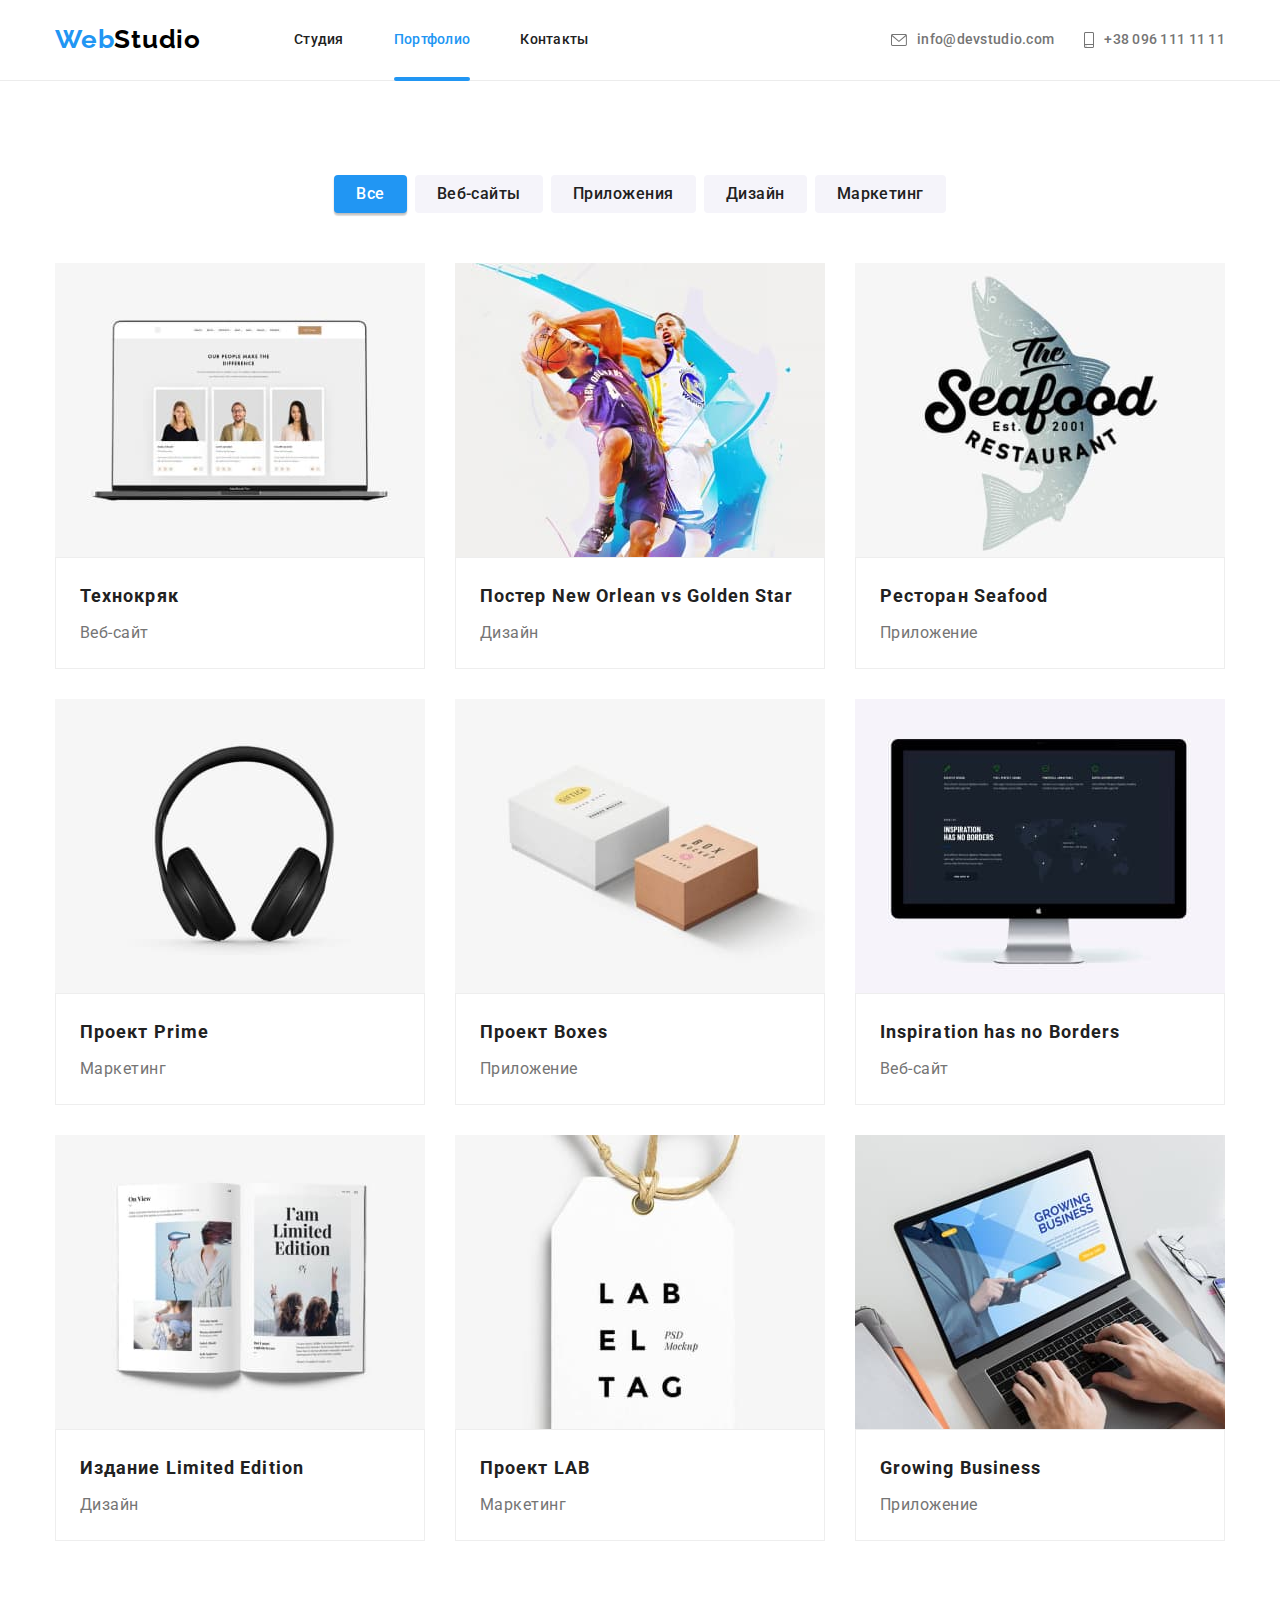
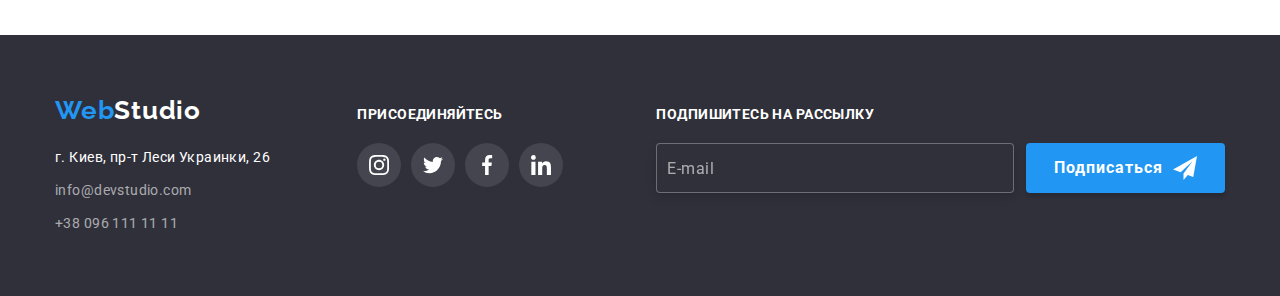
==== commit a89f067a: "дз2207" ====
--- a/portfolio.html
+++ b/portfolio.html
@@ -15,13 +15,15 @@
       href="https://fonts.googleapis.com/css2?family=Raleway:wght@700&family=Roboto:wght@400;500;700;900&display=swap"
       rel="stylesheet"
     />
-    <link rel="stylesheet" href="./css/styles.css" />
+    <link rel="stylesheet" href="./css/main.min.css" />
   </head>
   <body>
     <!-- header -->
     <header class="header-page">
       <div class="container header-page__container">
-        <a class="header-page__logo logo" href="#"> <span class="logo__text">Web</span>Studio</a>
+        <a class="header-page__logo logo logo--black" href="#">
+          <span class="logo__text">Web</span>Studio</a
+        >
         <nav class="site-nav">
           <ul class="site-nav__list">
             <li>
--- a/css/main.min.css
+++ b/css/main.min.css
@@ -0,0 +1 @@
+:root{--color-background-primary: #2f303a;--color-text-background: #fff;--color-background-third: #f5f4fa;--primary-text-color: #757575;--title-text-color: #212121;--accent-color: #2196f3;--color-footer-link: #ffffff99;--btn-background-color: #188ce8;--color-border: #ececec;--color-border-card: #eeeeee;--color-gradient: rgba(47, 48, 58, 0.4);--fill-icons: #afb1b8;--footer-bg-icons: rgba(255, 255, 255, 0.1);--bg-cards-benefits: rgba(47, 48, 58, 0.8);--color-portfolio-overlay: rgba(33, 150, 243, 0.9);--modal-border: rgba(0, 0, 0, 0.1);--bg-backdrop: rgba(0, 0, 0, 0.2);--color-placeholder-modal: rgba(117, 117, 117, 0.5);--color-border-modal-input: rgba(33, 33, 33, 0.2);--color-placeholder-footer: rgba(255, 255, 255, 0.6);--color-border-footer-input: rgba(255, 255, 255, 0.3);--time-duration: 250ms;--timing-function: cubic-bezier(0.4, 0, 0.2, 1)}.visually-hidden{position:absolute;width:1px;height:1px;margin:-1px;border:0;padding:0;white-space:nowrap;clip-path:inset(100%);clip:rect(0 0 0 0);overflow:hidden}.backdrop.is-hidden{opacity:0;visibility:hidden;pointer-events:none}.backdrop{position:fixed;left:0;top:0;width:100%;height:100%;opacity:1;transition:opacity var(--time-duration) var(--timing-function),visibility var(--time-duration) var(--timing-function);background-color:var(--bg-backdrop)}body{color:var(--primary-text-color);font-family:"Roboto",Arial,sans-serif}h1,h2,h3,h4,h5,h6,p{margin:0}img{display:block;max-width:100%}ul{list-style:none;padding:0;margin:0}a{text-decoration:none;color:inherit}.benefits-section{background-color:var(--color-text-background)}.benefits-section__list{display:flex;gap:30px}.benefits-section__item{flex-basis:calc((100% - 90px)/4)}.benefits-section__box-icon{display:flex;align-items:center;justify-content:center;height:120px;margin-bottom:30px;border-radius:4px;background-color:var(--color-background-third)}.benefits-section__subtitle{margin-bottom:10px;color:var(--title-text-color)}.benefits-section__description{font-size:14px;line-height:1.71;letter-spacing:.03em}.btn{box-shadow:0px 4px 4px rgba(0,0,0,.15);border:0 solid rgba(0,0,0,0);border-radius:4px;transition:background-color var(--time-duration) var(--timing-function);color:var(--color-text-background);background-color:var(--accent-color);font-family:inherit;font-weight:700;font-size:16px;line-height:1.88;display:flex;align-items:center;text-align:center;letter-spacing:.06em;cursor:pointer}.btn:hover,.btn:focus{background-color:var(--btn-background-color)}.client-card{width:170px;height:92px}.client-card__link{display:flex;align-items:center;justify-content:center;width:100%;height:100%;border:1px solid var(--fill-icons);border-radius:4px;transition:color var(--time-duration) var(--timing-function),border-color var(--time-duration) var(--timing-function);color:var(--fill-icons)}.client-card__link:hover,.client-card__link:focus{border-color:var(--accent-color);color:var(--accent-color)}.client-card__icon{fill:currentColor}.clients-section{background-color:var(--color-text-background)}.clients-section__list{display:flex;align-items:center;gap:30px}.container{max-width:1200px;padding-left:15px;padding-right:15px;margin-left:auto;margin-right:auto}.features-section{padding-top:0;background-color:var(--color-text-background)}.features-section__list{display:flex;gap:30px}.form-field-checkbox{display:flex;justify-content:center;margin-bottom:30px}.form-field-checkbox__label{display:flex;align-items:center;gap:8px;font-weight:400;font-size:14px;line-height:1.71;letter-spacing:.03em}.form-field-checkbox__box{display:inline-flex;width:16px;height:15px;outline:2px solid var(--title-text-color);outline-offset:-2px;border-radius:2px;transition:background-color var(--time-duration) var(--timing-function),outline var(--time-duration) var(--timing-function)}.form-field-checkbox__input:checked+.form-field-checkbox__box{background-color:var(--accent-color);outline:2px solid var(--accent-color)}.form-field-checkbox__input:focus-visible+.form-field-checkbox__box{outline:3px solid var(--title-text-color)}.form-field-checkbox__link{color:var(--accent-color);text-decoration:underline}.form__form-field{margin-bottom:10px}.form__form-field:nth-child(4){margin-bottom:20px}.form-field__label{display:block;margin-bottom:4px;font-weight:400;font-size:12px;line-height:1.17;letter-spacing:.01em}.form-field__container{position:relative;width:100%}.form-field__input{width:100%;height:40px;border:1px solid var(--color-border-modal-input);border-radius:4px;padding:11px 12px 11px 42px;outline:none;transition:border-color var(--time-duration) var(--timing-function);color:var(--title-text-color);font-weight:400;font-size:14px;line-height:16px;letter-spacing:.01em}.form-field__input:focus{border-color:var(--accent-color)}.form-field__icon{position:absolute;top:50%;left:12px;transform:translateY(-50%);transition:fill var(--time-duration) var(--timing-function);fill:var(--title-text-color)}.form-field__container:focus-within>.form-field__icon{fill:var(--accent-color)}.form-field__comment{width:100%;height:120px;padding:12px 16px;resize:none}.form-field__comment::placeholder{color:var(--color-placeholder-modal);font-weight:400;font-size:12px;line-height:1.17;letter-spacing:.01em}.form-field__btn{margin:0 auto;padding:10px 55px}.form-mail .form-mail__cta{margin-bottom:20px;color:var(--color-text-background)}.form-mail__form{display:flex;align-items:center;gap:12px}.form-mail__form-field{width:358px;height:50px}.form-mail__input{padding:15px 10px;width:100%;height:100%;border-radius:4px;border:1px solid var(--color-border-footer-input);filter:drop-shadow(0px 4px 4px rgba(0, 0, 0, 0.15));outline:none;transition:border-color var(--time-duration) var(--timing-function);font-weight:400;font-size:16px;line-height:1.25em;display:flex;align-items:center;letter-spacing:.03em;color:var(--color-text-background);background-color:var(--color-background-primary)}.form-mail__input:focus{border-color:var(--accent-color)}.form-mail__input::placeholder{color:var(--color-placeholder-footer)}.form-mail__btn{gap:10px;padding:10px 28px}.form-mail__icon{fill:currentColor}.footer-page{padding:60px 0;background-color:var(--color-background-primary)}.footer-page__container{display:flex;align-items:baseline}.footer-page__logo{display:inline-block;margin-bottom:20px}.footer-page__contacs{font-style:normal;font-size:14px;line-height:1.71;letter-spacing:.03em}.footer-page__adress{margin-bottom:9px;color:var(--color-text-background)}.footer-page__item:not(:last-child){margin-bottom:9px}.footer-page__link{transition:color var(--time-duration) var(--timing-function);color:var(--color-footer-link)}.footer-page__link:hover,.footer-page__link:focus{color:var(--accent-color)}.footer-page__social{margin-left:auto}.footer-page__form{margin-left:93px}.header-page{border-bottom:1px solid var(--color-border);background-color:var(--color-text-background)}.header-page__container{display:flex;align-items:center}.header-page__logo{margin-right:93px}.header-page__contact-list{display:flex;gap:30px;margin-left:auto;font-weight:500;font-size:14px;line-height:1.14;letter-spacing:.02em}.header-page__link{display:inline-flex;align-items:center;padding:32px 0;transition:color var(--time-duration) var(--timing-function);color:var(--primary-text-color)}.header-page__link:hover,.header-page__link:focus{color:var(--accent-color)}.header-page__icon{margin-right:10px;fill:currentColor}.hero-section{max-width:1600px;height:600px;margin-left:auto;margin-right:auto;padding:200px 0;text-align:center;background-color:var(--color-background-primary);background-image:linear-gradient(var(--color-gradient), var(--color-gradient)),url("../images/hero/hero-background-image.jpg");background-repeat:no-repeat;background-position:center;background-size:cover}.hero-section__title{margin-bottom:30px;color:var(--color-text-background);font-weight:900;font-size:44px;line-height:1.36;letter-spacing:.06em;text-transform:uppercase}.hero-section__btn{margin:0 auto;padding:10px 32px}.logo{transition:color var(--time-duration) var(--timing-function);font-family:"Raleway";font-weight:700;font-size:26px;line-height:1.2;letter-spacing:.03em}.logo--black{color:#000}.logo--white{color:var(--color-text-background)}.logo:hover,.logo:focus{color:var(--accent-color)}.logo__text{color:var(--accent-color)}.menu-projects{display:flex;justify-content:center;gap:8px}.menu-projects__btn{padding:6px 22px;border:0 solid rgba(0,0,0,0);border-radius:4px;transition:color var(--time-duration) var(--timing-function),background-color var(--time-duration) var(--timing-function),box-shadow var(--time-duration) var(--timing-function);color:var(--title-text-color);background-color:var(--color-background-third);font-family:inherit;font-weight:500;font-size:16px;line-height:1.62;text-align:center;letter-spacing:.03em;cursor:pointer}.menu-projects__btn:hover,.menu-projects__btn:focus,.menu-projects__btn--active{box-shadow:0px 3px 1px rgba(0,0,0,.1),0px 1px 2px rgba(0,0,0,.08),0px 2px 2px rgba(0,0,0,.12);color:var(--color-text-background);background-color:var(--accent-color)}.modal{position:absolute;left:50%;top:50%;width:528px;height:581px;border-radius:4px;padding:40px;transform:translate(-50%, -50%) scale(1);transition:transform var(--time-duration) var(--timing-function);background-color:var(--color-text-background);box-shadow:0px 1px 3px rgba(0,0,0,.12),0px 1px 1px rgba(0,0,0,.14),0px 2px 1px rgba(0,0,0,.2)}.backdrop.is-hidden .modal{transform:translate(-50%, -50%) scale(0.7)}.modal__title{margin-bottom:12px;color:var(--title-text-color);font-weight:700;font-size:20px;line-height:1.15;text-align:center;letter-spacing:.03em}.modal__btn-close{position:absolute;display:flex;align-items:center;justify-content:center;right:8px;top:8px;width:30px;height:30px;border:1px solid var(--modal-border);border-radius:50%;transition:fill var(--time-duration) var(--timing-function);fill:var(--title-text-color);background-color:var(--color-text-background);cursor:pointer}.modal__btn-close:hover,.modal__btn-close:focus{fill:var(--accent-color)}.person-card{display:flex;flex-direction:column;align-items:center;padding-bottom:30px;box-shadow:0px 1px 3px rgba(0,0,0,.12),0px 1px 1px rgba(0,0,0,.14),0px 2px 1px rgba(0,0,0,.2);border-radius:0px 0px 4px 4px;background-color:var(--color-text-background)}.person-card__image{margin-bottom:30px}.person-card__name{margin-bottom:10px;color:var(--title-text-color);font-weight:500;font-size:16px;line-height:1.19;text-align:center;letter-spacing:.03em}.person-card__work-position{margin-bottom:16px;font-size:16px;line-height:1.19;text-align:center;letter-spacing:.03em}.product-thumb{position:relative}.product-thumb__overlay{position:absolute;display:flex;align-items:center;justify-content:center;left:0;bottom:0;width:100%;height:70px;background:var(--bg-cards-benefits)}.product-thumb__subtitle{color:var(--color-text-background)}.projects-section__list{display:flex;flex-wrap:wrap;gap:30px}.project-card__link{display:block;transition:box-shadow var(--time-duration) var(--timing-function)}.project-card__link:hover,.project-card__link:focus{box-shadow:0px 1px 1px rgba(0,0,0,.12),0px 4px 4px rgba(0,0,0,.06),1px 4px 6px rgba(0,0,0,.16)}.project-card__thumb{position:relative;overflow:hidden}.project-card__overlay{position:absolute;padding:63px 24px;left:0;top:0;width:100%;height:100%;transform:translateY(101%);transition:transform var(--time-duration) var(--timing-function);background:var(--color-portfolio-overlay)}.project-card__link:hover .project-card__overlay{transform:translateY(0)}.project-card__proposition{color:var(--color-text-background);font-weight:400;font-size:18px;line-height:1.56;letter-spacing:.03em}.project-card__content{padding:20px 24px 20px 24px;border:1px solid var(--color-border-card);background-color:var(--color-text-background)}.project-card__name{margin-bottom:4px;color:var(--title-text-color);font-weight:700;font-size:18px;line-height:2;letter-spacing:.06em}.project-card__description{font-size:16px;line-height:1.88;letter-spacing:.03em}.projects-section{background-color:var(--color-text-background)}.projects-section__menu{margin-bottom:50px}.section{padding:94px 0}.section__title{margin-bottom:50px}.site-nav__list{display:flex;gap:50px;font-weight:500;font-size:14px;line-height:1.14;letter-spacing:.02em}.site-nav__link{position:relative;display:block;padding:32px 0;transition:color var(--time-duration) var(--timing-function);color:var(--title-text-color)}.site-nav__link:hover,.site-nav__link:focus{color:var(--accent-color)}.site-nav__link--active{position:relative;color:var(--accent-color)}.site-nav__link--active::after{content:"";position:absolute;left:0;bottom:0;width:100%;height:4px;border-radius:2px;transform:translateY(1px);background-color:var(--accent-color)}.social-list{display:flex;align-items:center;gap:10px}.social-list__item{width:44px;height:44px}.social-list__link{display:flex;align-items:center;justify-content:center;width:100%;height:100%;border-radius:50%;transition:color var(--time-duration) var(--timing-function),background-color var(--time-duration) var(--timing-function);color:var(--fill-icons)}.social-list__link:hover,.social-list__link:focus{background-color:var(--accent-color);color:var(--color-text-background)}.social-list__icon{fill:currentColor}.social-footer__cta{margin-bottom:20px;color:var(--color-text-background)}.social-footer__link{transition:background-color var(--time-duration) var(--timing-function);color:var(--color-text-background);background-color:var(--footer-bg-icons)}.social-footer__link:hover,.social-footer__link:focus{background-color:var(--accent-color)}.subtitle{font-weight:700;font-size:14px;line-height:1.14;letter-spacing:.03em;text-transform:uppercase}.team-section{background-color:var(--color-background-third)}.team-section__list{display:flex;gap:30px}.title{color:var(--title-text-color);font-weight:700;font-size:36px;line-height:1.17;text-align:center;letter-spacing:.03em}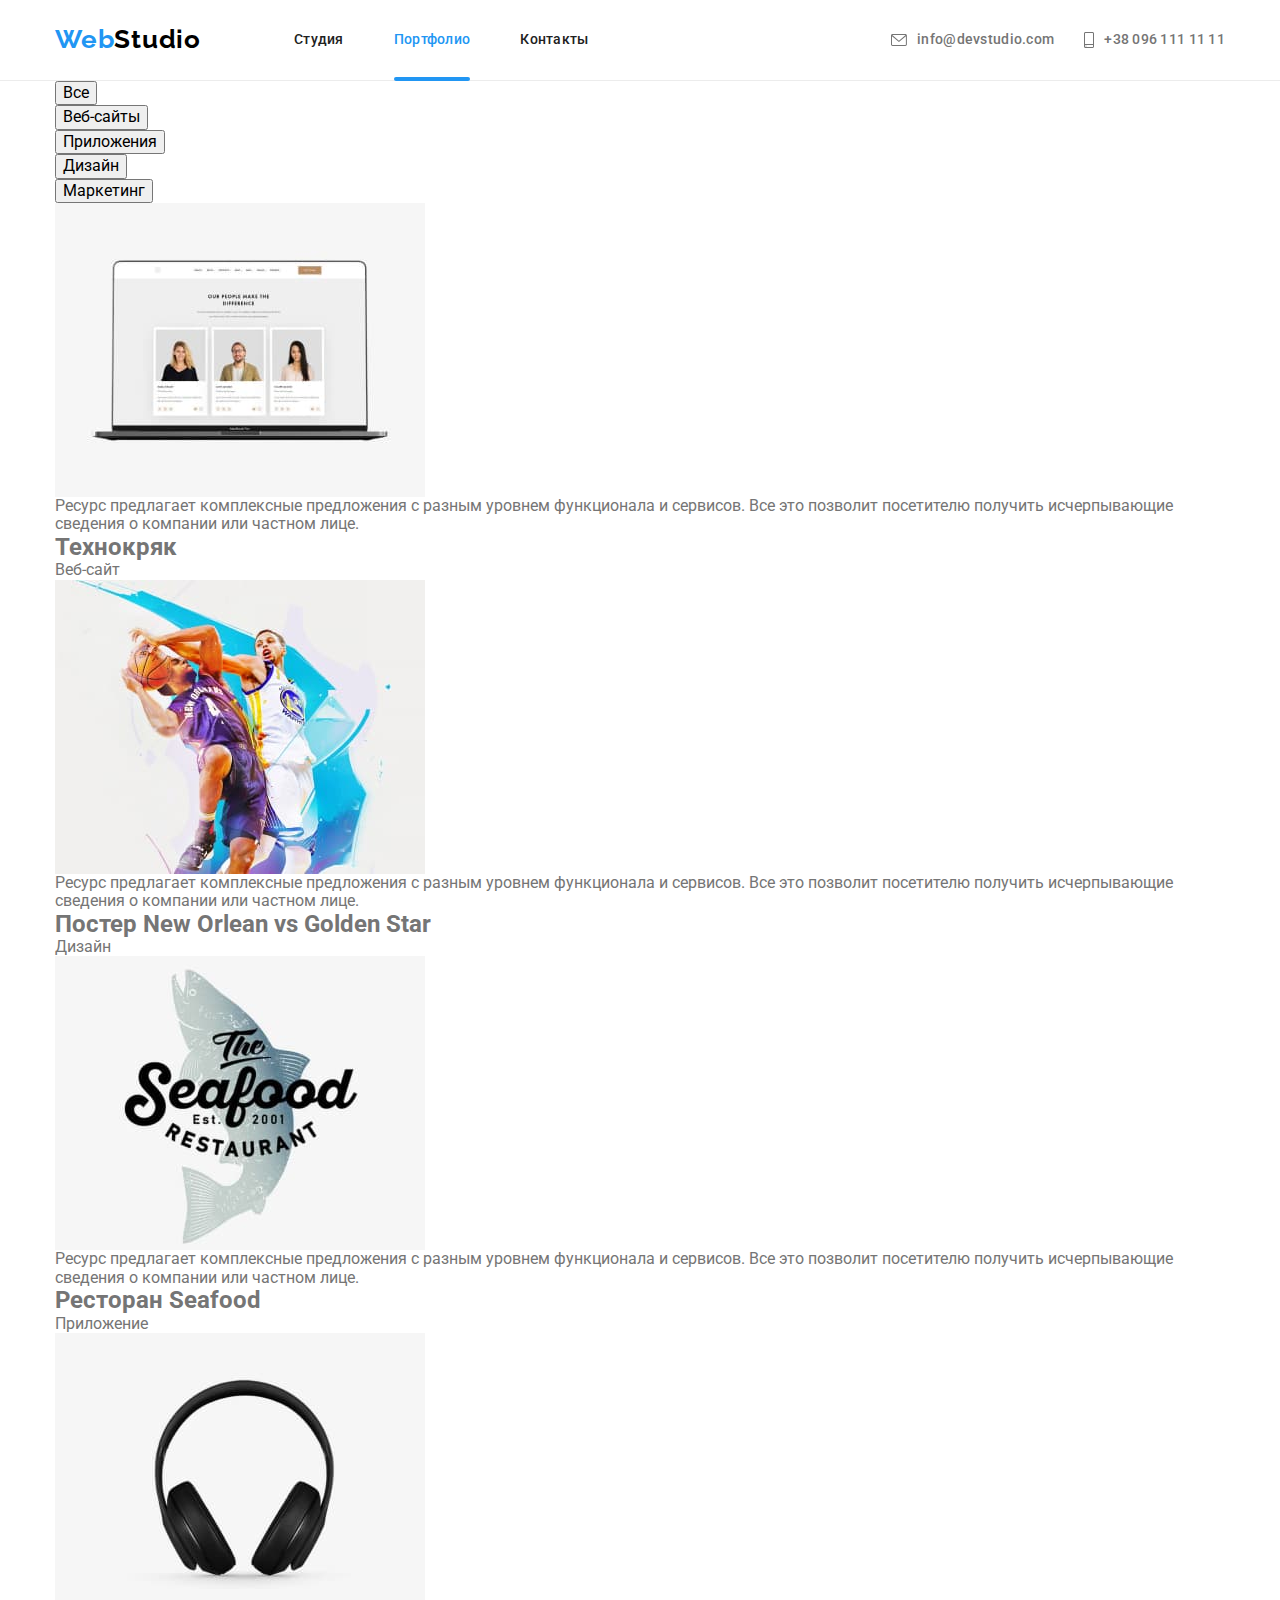
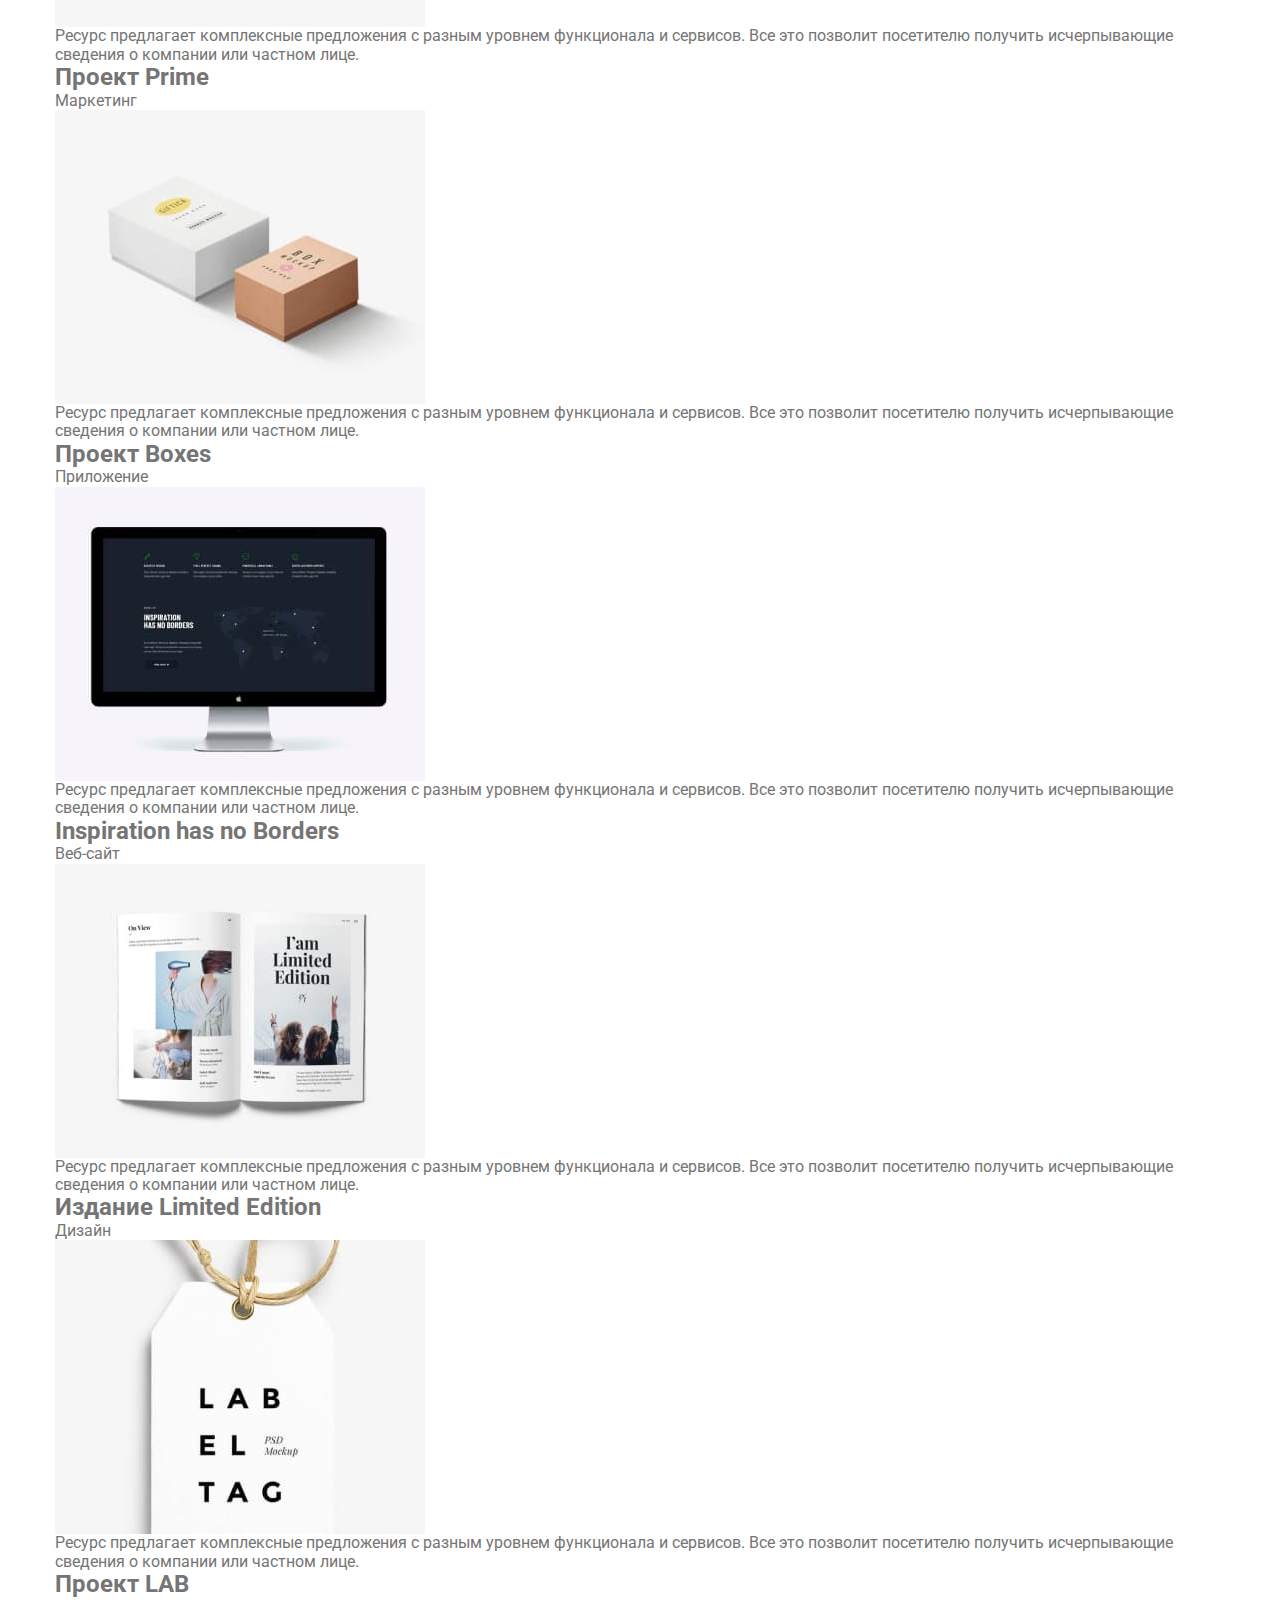
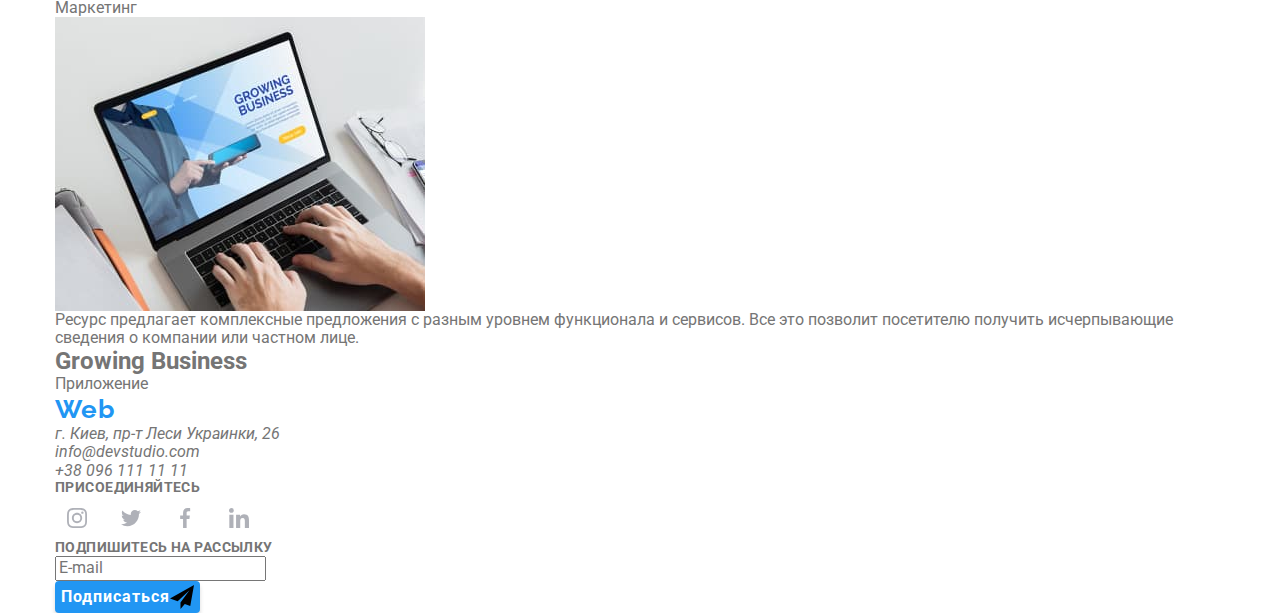
==== commit 61a0efe6: "дз7-23.07" ====
--- a/portfolio.html
+++ b/portfolio.html
@@ -19,36 +19,36 @@
   </head>
   <body>
     <!-- header -->
-    <header class="header-page">
-      <div class="container header-page__container">
-        <a class="header-page__logo logo logo--black" href="#">
+    <header class="header">
+      <div class="container header__container">
+        <a class="header__logo logo logo--black" href="#">
           <span class="logo__text">Web</span>Studio</a
         >
-        <nav class="site-nav">
-          <ul class="site-nav__list">
-            <li>
-              <a class="site-nav__link" href="./index.html">Студия</a>
-            </li>
-            <li>
-              <a class="site-nav__link site-nav__link--active" href="#">Портфолио</a>
-            </li>
-            <li>
-              <a class="site-nav__link" href="#">Контакты</a>
+        <nav class="nav">
+          <ul class="nav__list">
+            <li>
+              <a class="nav__link" href="./index.html">Студия</a>
+            </li>
+            <li>
+              <a class="nav__link nav__link--active" href="#">Портфолио</a>
+            </li>
+            <li>
+              <a class="nav__link" href="#">Контакты</a>
             </li>
           </ul>
         </nav>
-        <ul class="header-page__contact-list">
+        <ul class="header__list header-contacs">
           <li>
-            <a class="header-page__link" href="mailto:info@devstudio.com">
-              <svg class="header-page__icon" width="16" height="12">
+            <a class="header-contacs__link" href="mailto:info@devstudio.com">
+              <svg class="header-contacs__icon" width="16" height="12">
                 <use href="./images/icons.svg#icon-envelope"></use>
               </svg>
               info@devstudio.com
             </a>
           </li>
           <li>
-            <a class="header-page__link" href="tel:+380961111111">
-              <svg class="header-page__icon" width="10" height="16">
+            <a class="header-contacs__link" href="tel:+380961111111">
+              <svg class="header-contacs__icon" width="10" height="16">
                 <use href="./images/icons.svg#icon-smartphone"></use></svg
               >+38 096 111 11 11
             </a>
--- a/css/main.min.css
+++ b/css/main.min.css
@@ -1 +1 @@
-:root{--color-background-primary: #2f303a;--color-text-background: #fff;--color-background-third: #f5f4fa;--primary-text-color: #757575;--title-text-color: #212121;--accent-color: #2196f3;--color-footer-link: #ffffff99;--btn-background-color: #188ce8;--color-border: #ececec;--color-border-card: #eeeeee;--color-gradient: rgba(47, 48, 58, 0.4);--fill-icons: #afb1b8;--footer-bg-icons: rgba(255, 255, 255, 0.1);--bg-cards-benefits: rgba(47, 48, 58, 0.8);--color-portfolio-overlay: rgba(33, 150, 243, 0.9);--modal-border: rgba(0, 0, 0, 0.1);--bg-backdrop: rgba(0, 0, 0, 0.2);--color-placeholder-modal: rgba(117, 117, 117, 0.5);--color-border-modal-input: rgba(33, 33, 33, 0.2);--color-placeholder-footer: rgba(255, 255, 255, 0.6);--color-border-footer-input: rgba(255, 255, 255, 0.3);--time-duration: 250ms;--timing-function: cubic-bezier(0.4, 0, 0.2, 1)}.visually-hidden{position:absolute;width:1px;height:1px;margin:-1px;border:0;padding:0;white-space:nowrap;clip-path:inset(100%);clip:rect(0 0 0 0);overflow:hidden}.backdrop.is-hidden{opacity:0;visibility:hidden;pointer-events:none}.backdrop{position:fixed;left:0;top:0;width:100%;height:100%;opacity:1;transition:opacity var(--time-duration) var(--timing-function),visibility var(--time-duration) var(--timing-function);background-color:var(--bg-backdrop)}body{color:var(--primary-text-color);font-family:"Roboto",Arial,sans-serif}h1,h2,h3,h4,h5,h6,p{margin:0}img{display:block;max-width:100%}ul{list-style:none;padding:0;margin:0}a{text-decoration:none;color:inherit}.benefits-section{background-color:var(--color-text-background)}.benefits-section__list{display:flex;gap:30px}.benefits-section__item{flex-basis:calc((100% - 90px)/4)}.benefits-section__box-icon{display:flex;align-items:center;justify-content:center;height:120px;margin-bottom:30px;border-radius:4px;background-color:var(--color-background-third)}.benefits-section__subtitle{margin-bottom:10px;color:var(--title-text-color)}.benefits-section__description{font-size:14px;line-height:1.71;letter-spacing:.03em}.btn{box-shadow:0px 4px 4px rgba(0,0,0,.15);border:0 solid rgba(0,0,0,0);border-radius:4px;transition:background-color var(--time-duration) var(--timing-function);color:var(--color-text-background);background-color:var(--accent-color);font-family:inherit;font-weight:700;font-size:16px;line-height:1.88;display:flex;align-items:center;text-align:center;letter-spacing:.06em;cursor:pointer}.btn:hover,.btn:focus{background-color:var(--btn-background-color)}.client-card{width:170px;height:92px}.client-card__link{display:flex;align-items:center;justify-content:center;width:100%;height:100%;border:1px solid var(--fill-icons);border-radius:4px;transition:color var(--time-duration) var(--timing-function),border-color var(--time-duration) var(--timing-function);color:var(--fill-icons)}.client-card__link:hover,.client-card__link:focus{border-color:var(--accent-color);color:var(--accent-color)}.client-card__icon{fill:currentColor}.clients-section{background-color:var(--color-text-background)}.clients-section__list{display:flex;align-items:center;gap:30px}.container{max-width:1200px;padding-left:15px;padding-right:15px;margin-left:auto;margin-right:auto}.features-section{padding-top:0;background-color:var(--color-text-background)}.features-section__list{display:flex;gap:30px}.form-field-checkbox{display:flex;justify-content:center;margin-bottom:30px}.form-field-checkbox__label{display:flex;align-items:center;gap:8px;font-weight:400;font-size:14px;line-height:1.71;letter-spacing:.03em}.form-field-checkbox__box{display:inline-flex;width:16px;height:15px;outline:2px solid var(--title-text-color);outline-offset:-2px;border-radius:2px;transition:background-color var(--time-duration) var(--timing-function),outline var(--time-duration) var(--timing-function)}.form-field-checkbox__input:checked+.form-field-checkbox__box{background-color:var(--accent-color);outline:2px solid var(--accent-color)}.form-field-checkbox__input:focus-visible+.form-field-checkbox__box{outline:3px solid var(--title-text-color)}.form-field-checkbox__link{color:var(--accent-color);text-decoration:underline}.form__form-field{margin-bottom:10px}.form__form-field:nth-child(4){margin-bottom:20px}.form-field__label{display:block;margin-bottom:4px;font-weight:400;font-size:12px;line-height:1.17;letter-spacing:.01em}.form-field__container{position:relative;width:100%}.form-field__input{width:100%;height:40px;border:1px solid var(--color-border-modal-input);border-radius:4px;padding:11px 12px 11px 42px;outline:none;transition:border-color var(--time-duration) var(--timing-function);color:var(--title-text-color);font-weight:400;font-size:14px;line-height:16px;letter-spacing:.01em}.form-field__input:focus{border-color:var(--accent-color)}.form-field__icon{position:absolute;top:50%;left:12px;transform:translateY(-50%);transition:fill var(--time-duration) var(--timing-function);fill:var(--title-text-color)}.form-field__container:focus-within>.form-field__icon{fill:var(--accent-color)}.form-field__comment{width:100%;height:120px;padding:12px 16px;resize:none}.form-field__comment::placeholder{color:var(--color-placeholder-modal);font-weight:400;font-size:12px;line-height:1.17;letter-spacing:.01em}.form-field__btn{margin:0 auto;padding:10px 55px}.form-mail .form-mail__cta{margin-bottom:20px;color:var(--color-text-background)}.form-mail__form{display:flex;align-items:center;gap:12px}.form-mail__form-field{width:358px;height:50px}.form-mail__input{padding:15px 10px;width:100%;height:100%;border-radius:4px;border:1px solid var(--color-border-footer-input);filter:drop-shadow(0px 4px 4px rgba(0, 0, 0, 0.15));outline:none;transition:border-color var(--time-duration) var(--timing-function);font-weight:400;font-size:16px;line-height:1.25em;display:flex;align-items:center;letter-spacing:.03em;color:var(--color-text-background);background-color:var(--color-background-primary)}.form-mail__input:focus{border-color:var(--accent-color)}.form-mail__input::placeholder{color:var(--color-placeholder-footer)}.form-mail__btn{gap:10px;padding:10px 28px}.form-mail__icon{fill:currentColor}.footer-page{padding:60px 0;background-color:var(--color-background-primary)}.footer-page__container{display:flex;align-items:baseline}.footer-page__logo{display:inline-block;margin-bottom:20px}.footer-page__contacs{font-style:normal;font-size:14px;line-height:1.71;letter-spacing:.03em}.footer-page__adress{margin-bottom:9px;color:var(--color-text-background)}.footer-page__item:not(:last-child){margin-bottom:9px}.footer-page__link{transition:color var(--time-duration) var(--timing-function);color:var(--color-footer-link)}.footer-page__link:hover,.footer-page__link:focus{color:var(--accent-color)}.footer-page__social{margin-left:auto}.footer-page__form{margin-left:93px}.header-page{border-bottom:1px solid var(--color-border);background-color:var(--color-text-background)}.header-page__container{display:flex;align-items:center}.header-page__logo{margin-right:93px}.header-page__contact-list{display:flex;gap:30px;margin-left:auto;font-weight:500;font-size:14px;line-height:1.14;letter-spacing:.02em}.header-page__link{display:inline-flex;align-items:center;padding:32px 0;transition:color var(--time-duration) var(--timing-function);color:var(--primary-text-color)}.header-page__link:hover,.header-page__link:focus{color:var(--accent-color)}.header-page__icon{margin-right:10px;fill:currentColor}.hero-section{max-width:1600px;height:600px;margin-left:auto;margin-right:auto;padding:200px 0;text-align:center;background-color:var(--color-background-primary);background-image:linear-gradient(var(--color-gradient), var(--color-gradient)),url("../images/hero/hero-background-image.jpg");background-repeat:no-repeat;background-position:center;background-size:cover}.hero-section__title{margin-bottom:30px;color:var(--color-text-background);font-weight:900;font-size:44px;line-height:1.36;letter-spacing:.06em;text-transform:uppercase}.hero-section__btn{margin:0 auto;padding:10px 32px}.logo{transition:color var(--time-duration) var(--timing-function);font-family:"Raleway";font-weight:700;font-size:26px;line-height:1.2;letter-spacing:.03em}.logo--black{color:#000}.logo--white{color:var(--color-text-background)}.logo:hover,.logo:focus{color:var(--accent-color)}.logo__text{color:var(--accent-color)}.menu-projects{display:flex;justify-content:center;gap:8px}.menu-projects__btn{padding:6px 22px;border:0 solid rgba(0,0,0,0);border-radius:4px;transition:color var(--time-duration) var(--timing-function),background-color var(--time-duration) var(--timing-function),box-shadow var(--time-duration) var(--timing-function);color:var(--title-text-color);background-color:var(--color-background-third);font-family:inherit;font-weight:500;font-size:16px;line-height:1.62;text-align:center;letter-spacing:.03em;cursor:pointer}.menu-projects__btn:hover,.menu-projects__btn:focus,.menu-projects__btn--active{box-shadow:0px 3px 1px rgba(0,0,0,.1),0px 1px 2px rgba(0,0,0,.08),0px 2px 2px rgba(0,0,0,.12);color:var(--color-text-background);background-color:var(--accent-color)}.modal{position:absolute;left:50%;top:50%;width:528px;height:581px;border-radius:4px;padding:40px;transform:translate(-50%, -50%) scale(1);transition:transform var(--time-duration) var(--timing-function);background-color:var(--color-text-background);box-shadow:0px 1px 3px rgba(0,0,0,.12),0px 1px 1px rgba(0,0,0,.14),0px 2px 1px rgba(0,0,0,.2)}.backdrop.is-hidden .modal{transform:translate(-50%, -50%) scale(0.7)}.modal__title{margin-bottom:12px;color:var(--title-text-color);font-weight:700;font-size:20px;line-height:1.15;text-align:center;letter-spacing:.03em}.modal__btn-close{position:absolute;display:flex;align-items:center;justify-content:center;right:8px;top:8px;width:30px;height:30px;border:1px solid var(--modal-border);border-radius:50%;transition:fill var(--time-duration) var(--timing-function);fill:var(--title-text-color);background-color:var(--color-text-background);cursor:pointer}.modal__btn-close:hover,.modal__btn-close:focus{fill:var(--accent-color)}.person-card{display:flex;flex-direction:column;align-items:center;padding-bottom:30px;box-shadow:0px 1px 3px rgba(0,0,0,.12),0px 1px 1px rgba(0,0,0,.14),0px 2px 1px rgba(0,0,0,.2);border-radius:0px 0px 4px 4px;background-color:var(--color-text-background)}.person-card__image{margin-bottom:30px}.person-card__name{margin-bottom:10px;color:var(--title-text-color);font-weight:500;font-size:16px;line-height:1.19;text-align:center;letter-spacing:.03em}.person-card__work-position{margin-bottom:16px;font-size:16px;line-height:1.19;text-align:center;letter-spacing:.03em}.product-thumb{position:relative}.product-thumb__overlay{position:absolute;display:flex;align-items:center;justify-content:center;left:0;bottom:0;width:100%;height:70px;background:var(--bg-cards-benefits)}.product-thumb__subtitle{color:var(--color-text-background)}.projects-section__list{display:flex;flex-wrap:wrap;gap:30px}.project-card__link{display:block;transition:box-shadow var(--time-duration) var(--timing-function)}.project-card__link:hover,.project-card__link:focus{box-shadow:0px 1px 1px rgba(0,0,0,.12),0px 4px 4px rgba(0,0,0,.06),1px 4px 6px rgba(0,0,0,.16)}.project-card__thumb{position:relative;overflow:hidden}.project-card__overlay{position:absolute;padding:63px 24px;left:0;top:0;width:100%;height:100%;transform:translateY(101%);transition:transform var(--time-duration) var(--timing-function);background:var(--color-portfolio-overlay)}.project-card__link:hover .project-card__overlay{transform:translateY(0)}.project-card__proposition{color:var(--color-text-background);font-weight:400;font-size:18px;line-height:1.56;letter-spacing:.03em}.project-card__content{padding:20px 24px 20px 24px;border:1px solid var(--color-border-card);background-color:var(--color-text-background)}.project-card__name{margin-bottom:4px;color:var(--title-text-color);font-weight:700;font-size:18px;line-height:2;letter-spacing:.06em}.project-card__description{font-size:16px;line-height:1.88;letter-spacing:.03em}.projects-section{background-color:var(--color-text-background)}.projects-section__menu{margin-bottom:50px}.section{padding:94px 0}.section__title{margin-bottom:50px}.site-nav__list{display:flex;gap:50px;font-weight:500;font-size:14px;line-height:1.14;letter-spacing:.02em}.site-nav__link{position:relative;display:block;padding:32px 0;transition:color var(--time-duration) var(--timing-function);color:var(--title-text-color)}.site-nav__link:hover,.site-nav__link:focus{color:var(--accent-color)}.site-nav__link--active{position:relative;color:var(--accent-color)}.site-nav__link--active::after{content:"";position:absolute;left:0;bottom:0;width:100%;height:4px;border-radius:2px;transform:translateY(1px);background-color:var(--accent-color)}.social-list{display:flex;align-items:center;gap:10px}.social-list__item{width:44px;height:44px}.social-list__link{display:flex;align-items:center;justify-content:center;width:100%;height:100%;border-radius:50%;transition:color var(--time-duration) var(--timing-function),background-color var(--time-duration) var(--timing-function);color:var(--fill-icons)}.social-list__link:hover,.social-list__link:focus{background-color:var(--accent-color);color:var(--color-text-background)}.social-list__icon{fill:currentColor}.social-footer__cta{margin-bottom:20px;color:var(--color-text-background)}.social-footer__link{transition:background-color var(--time-duration) var(--timing-function);color:var(--color-text-background);background-color:var(--footer-bg-icons)}.social-footer__link:hover,.social-footer__link:focus{background-color:var(--accent-color)}.subtitle{font-weight:700;font-size:14px;line-height:1.14;letter-spacing:.03em;text-transform:uppercase}.team-section{background-color:var(--color-background-third)}.team-section__list{display:flex;gap:30px}.title{color:var(--title-text-color);font-weight:700;font-size:36px;line-height:1.17;text-align:center;letter-spacing:.03em}+:root{--color-background-primary: #2f303a;--color-text-background: #fff;--color-background-third: #f5f4fa;--primary-text-color: #757575;--title-text-color: #212121;--accent-color: #2196f3;--color-footer-link: #ffffff99;--btn-background-color: #188ce8;--color-border: #ececec;--color-border-card: #eeeeee;--color-gradient: rgba(47, 48, 58, 0.4);--fill-icons: #afb1b8;--footer-bg-icons: rgba(255, 255, 255, 0.1);--bg-cards-benefits: rgba(47, 48, 58, 0.8);--color-portfolio-overlay: rgba(33, 150, 243, 0.9);--modal-border: rgba(0, 0, 0, 0.1);--bg-backdrop: rgba(0, 0, 0, 0.2);--color-placeholder-modal: rgba(117, 117, 117, 0.5);--color-border-modal-input: rgba(33, 33, 33, 0.2);--color-placeholder-footer: rgba(255, 255, 255, 0.6);--color-border-footer-input: rgba(255, 255, 255, 0.3);--time-duration: 250ms;--timing-function: cubic-bezier(0.4, 0, 0.2, 1)}.visually-hidden{position:absolute;width:1px;height:1px;margin:-1px;border:0;padding:0;white-space:nowrap;-webkit-clip-path:inset(100%);clip-path:inset(100%);clip:rect(0 0 0 0);overflow:hidden}body{color:var(--primary-text-color);font-family:"Roboto",Arial,sans-serif}h1,h2,h3,h4,h5,h6,p{margin:0}img{display:block;max-width:100%}ul{list-style:none;padding:0;margin:0}a{text-decoration:none;color:inherit}.title{color:var(--title-text-color);font-weight:700;font-size:36px;line-height:1.17;text-align:center;letter-spacing:.03em}.subtitle{font-weight:700;font-size:14px;line-height:1.14;letter-spacing:.03em;text-transform:uppercase}.header{border-bottom:1px solid var(--color-border);background-color:var(--color-text-background)}.header__container{display:-webkit-box;display:-ms-flexbox;display:flex;-webkit-box-align:center;-ms-flex-align:center;align-items:center}.header__logo{margin-right:93px}.header__list{margin-left:auto}.hero{max-width:1600px;height:600px;margin-left:auto;margin-right:auto;padding:200px 0;text-align:center;background-color:var(--color-background-primary);background-image:-webkit-gradient(linear, left top, left bottom, from(var(--color-gradient)), to(var(--color-gradient))),url("../images/hero/hero-background-image.jpg");background-image:linear-gradient(var(--color-gradient), var(--color-gradient)),url("../images/hero/hero-background-image.jpg");background-repeat:no-repeat;background-position:center;background-size:cover}.hero__title{margin-bottom:30px;color:var(--color-text-background);font-weight:900;font-size:44px;line-height:1.36;letter-spacing:.06em;text-transform:uppercase}.hero__btn{margin:0 auto;padding:10px 32px}.logo{-webkit-transition:color var(--time-duration) var(--timing-function);transition:color var(--time-duration) var(--timing-function);font-family:"Raleway";font-weight:700;font-size:26px;line-height:1.2;letter-spacing:.03em}.logo--black{color:#000}.logo--white{color:var(--color-text-background)}.logo:hover,.logo:focus{color:var(--accent-color)}.logo__text{color:var(--accent-color)}.nav__list{display:-webkit-box;display:-ms-flexbox;display:flex;gap:50px;font-weight:500;font-size:14px;line-height:1.14;letter-spacing:.02em}.nav__link{position:relative;display:block;padding:32px 0;-webkit-transition:color var(--time-duration) var(--timing-function);transition:color var(--time-duration) var(--timing-function);color:var(--title-text-color)}.nav__link:hover,.nav__link:focus{color:var(--accent-color)}.nav__link--active{position:relative;color:var(--accent-color)}.nav__link--active::after{content:"";position:absolute;left:0;bottom:0;width:100%;height:4px;border-radius:2px;-webkit-transform:translateY(1px);transform:translateY(1px);background-color:var(--accent-color)}.header-contacs{display:-webkit-box;display:-ms-flexbox;display:flex;gap:30px;font-weight:500;font-size:14px;line-height:1.14;letter-spacing:.02em}.header-contacs__link{display:-webkit-inline-box;display:-ms-inline-flexbox;display:inline-flex;-webkit-box-align:center;-ms-flex-align:center;align-items:center;padding:32px 0;-webkit-transition:color var(--time-duration) var(--timing-function);transition:color var(--time-duration) var(--timing-function);color:var(--primary-text-color)}.header-contacs__link:hover,.header-contacs__link:focus{color:var(--accent-color)}.header-contacs__icon{margin-right:10px;fill:currentColor}.container{max-width:1200px;padding-left:15px;padding-right:15px;margin-left:auto;margin-right:auto}.btn{-webkit-box-shadow:0px 4px 4px rgba(0,0,0,.15);box-shadow:0px 4px 4px rgba(0,0,0,.15);border:0 solid rgba(0,0,0,0);border-radius:4px;-webkit-transition:background-color var(--time-duration) var(--timing-function);transition:background-color var(--time-duration) var(--timing-function);color:var(--color-text-background);background-color:var(--accent-color);font-family:inherit;font-weight:700;font-size:16px;line-height:1.88;display:-webkit-box;display:-ms-flexbox;display:flex;-webkit-box-align:center;-ms-flex-align:center;align-items:center;text-align:center;letter-spacing:.06em;cursor:pointer}.btn:hover,.btn:focus{background-color:var(--btn-background-color)}.benefits{padding-top:94px;padding-bottom:94px;background-color:var(--color-text-background)}.list-benefits{display:-webkit-box;display:-ms-flexbox;display:flex;gap:30px}.list-benefits__item{-ms-flex-preferred-size:calc((100% - 90px)/4);flex-basis:calc((100% - 90px)/4)}.list-benefits__box-icon{display:-webkit-box;display:-ms-flexbox;display:flex;-webkit-box-align:center;-ms-flex-align:center;align-items:center;-webkit-box-pack:center;-ms-flex-pack:center;justify-content:center;height:120px;margin-bottom:30px;border-radius:4px;background-color:var(--color-background-third)}.list-benefits__subtitle{margin-bottom:10px;color:var(--title-text-color)}.list-benefits__description{font-weight:400;font-size:14px;line-height:1.71;letter-spacing:.03em}.features{padding-top:0;padding-bottom:94px;background-color:var(--color-text-background)}.features__title{margin-bottom:50px}.product-list{display:-webkit-box;display:-ms-flexbox;display:flex;gap:30px}.product-list__item{position:relative}.product-list__overlay{position:absolute;display:-webkit-box;display:-ms-flexbox;display:flex;-webkit-box-align:center;-ms-flex-align:center;align-items:center;-webkit-box-pack:center;-ms-flex-pack:center;justify-content:center;left:0;bottom:0;width:100%;height:70px;background:var(--bg-cards-benefits)}.product-list__name{color:var(--color-text-background)}.team{padding-top:94px;padding-bottom:94px;background-color:var(--color-background-third)}.team__title{margin-bottom:50px}.person-cards{display:-webkit-box;display:-ms-flexbox;display:flex;gap:30px}.person-cards__item{display:-webkit-box;display:-ms-flexbox;display:flex;-webkit-box-orient:vertical;-webkit-box-direction:normal;-ms-flex-direction:column;flex-direction:column;-webkit-box-align:center;-ms-flex-align:center;align-items:center;padding-bottom:30px;-webkit-box-shadow:0px 1px 3px rgba(0,0,0,.12),0px 1px 1px rgba(0,0,0,.14),0px 2px 1px rgba(0,0,0,.2);box-shadow:0px 1px 3px rgba(0,0,0,.12),0px 1px 1px rgba(0,0,0,.14),0px 2px 1px rgba(0,0,0,.2);border-radius:0px 0px 4px 4px;background-color:var(--color-text-background)}.person-cards__image{margin-bottom:30px}.person-cards__name{margin-bottom:10px;color:var(--title-text-color);font-weight:500;font-size:16px;line-height:1.19;text-align:center;letter-spacing:.03em}.person-cards__position{margin-bottom:16px;font-weight:400;font-size:16px;line-height:1.19;text-align:center;letter-spacing:.03em}.social-list{display:-webkit-box;display:-ms-flexbox;display:flex;-webkit-box-align:center;-ms-flex-align:center;align-items:center;gap:10px}.social-list__item{width:44px;height:44px}.social-list__link{display:-webkit-box;display:-ms-flexbox;display:flex;-webkit-box-align:center;-ms-flex-align:center;align-items:center;-webkit-box-pack:center;-ms-flex-pack:center;justify-content:center;width:100%;height:100%;border-radius:50%;-webkit-transition:color var(--time-duration) var(--timing-function),background-color var(--time-duration) var(--timing-function);transition:color var(--time-duration) var(--timing-function),background-color var(--time-duration) var(--timing-function);color:var(--fill-icons)}.social-list__link:hover,.social-list__link:focus{background-color:var(--accent-color);color:var(--color-text-background)}.social-list__icon{fill:currentColor}/*# sourceMappingURL=main.min.css.map */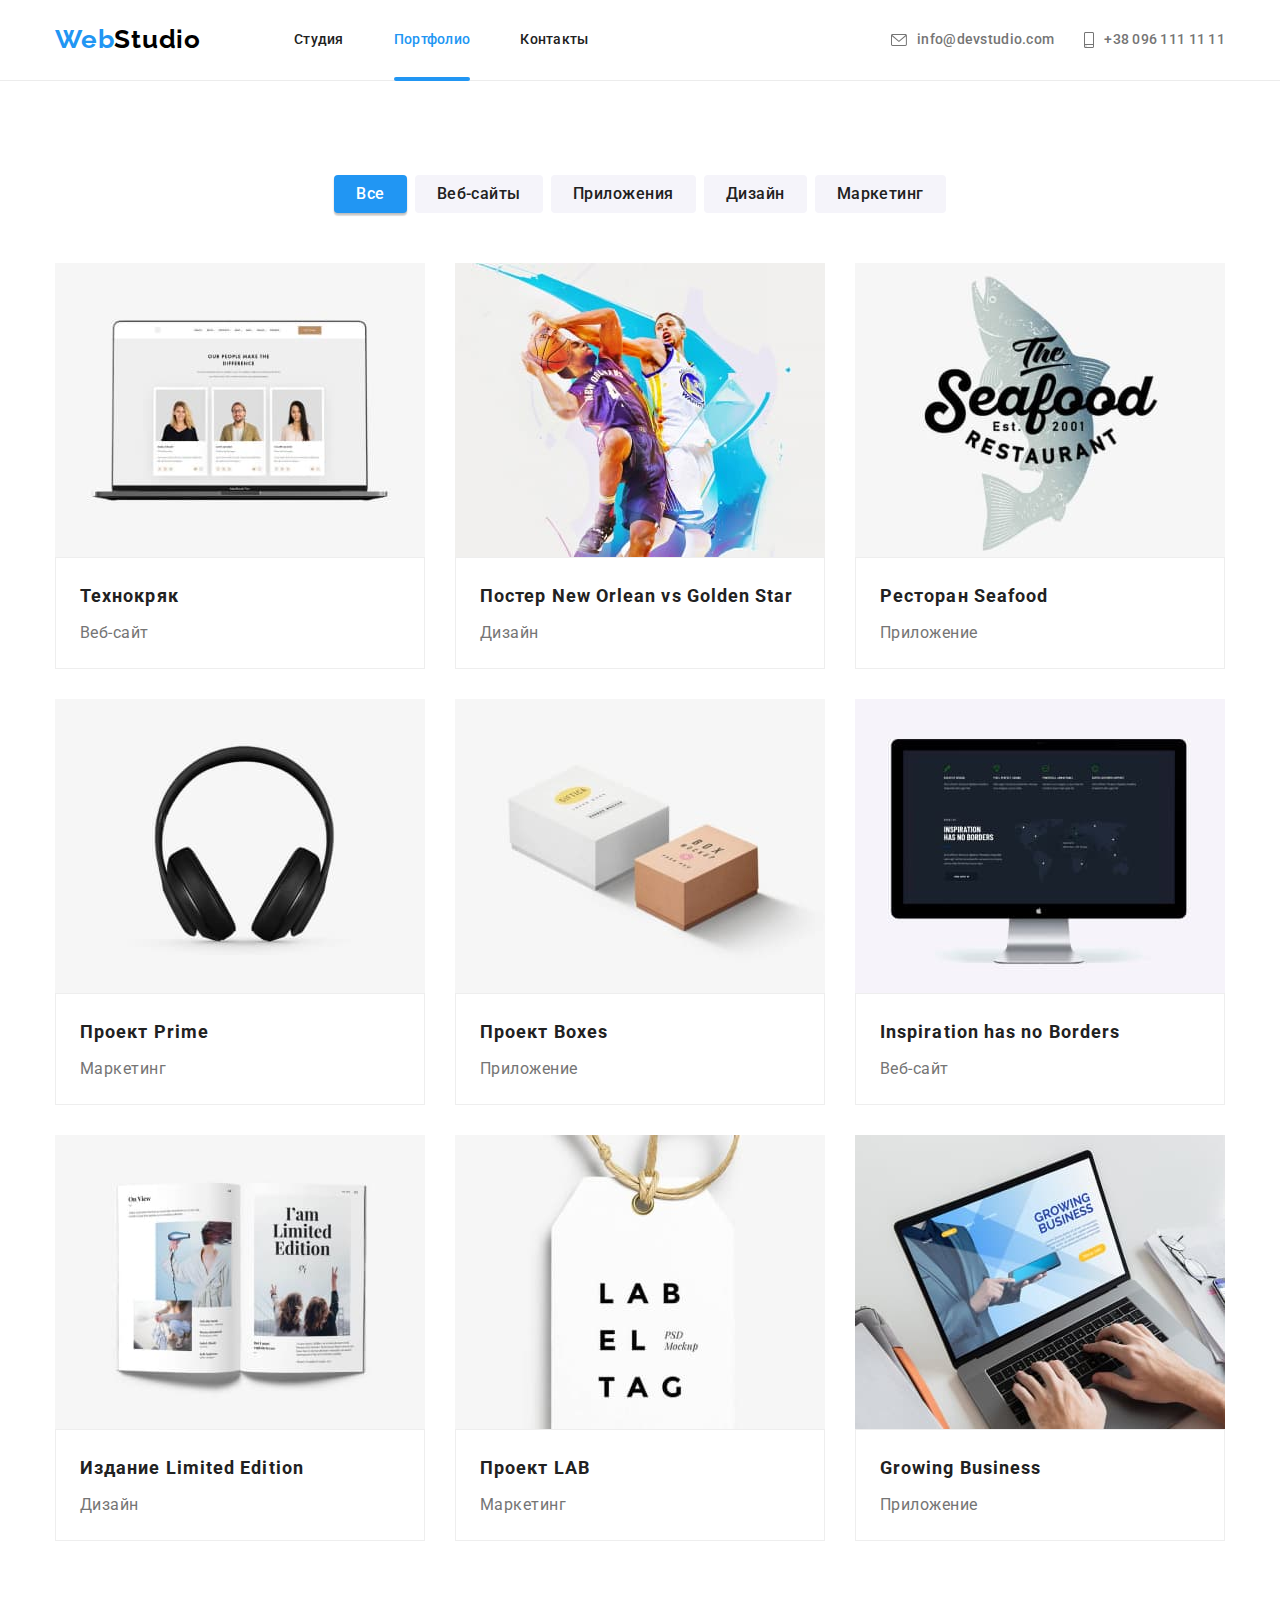
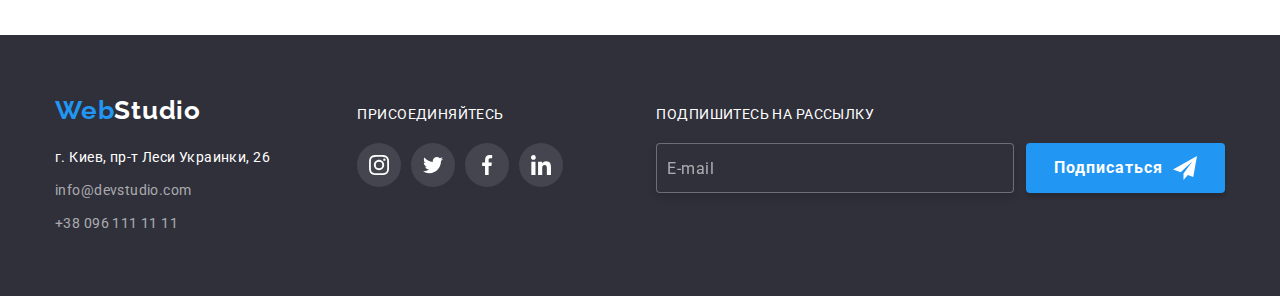
==== commit b793f420: "сделал дз7" ====
--- a/portfolio.html
+++ b/portfolio.html
@@ -57,237 +57,235 @@
       </div>
     </header>
     <main>
-      <!-- projects-section  -->
-      <section class="projects-section section">
+      <!-- projects  -->
+      <section class="projects">
         <div class="container">
           <h1 class="visually-hidden">Портфолио</h1>
-          <!-- menu-projects -->
-          <ul class="projects-section__menu menu-projects">
-            <li>
-              <button class="menu-projects__btn menu-projects__btn--active" type="button">
-                Все
-              </button>
-            </li>
-            <li>
-              <button class="menu-projects__btn" type="button">Веб-сайты</button>
-            </li>
-            <li>
-              <button class="menu-projects__btn" type="button">Приложения</button>
-            </li>
-            <li>
-              <button class="menu-projects__btn" type="button">Дизайн</button>
-            </li>
-            <li>
-              <button class="menu-projects__btn" type="button">Маркетинг</button>
+          <!-- menu-btn -->
+          <ul class="projects__menu menu-btn">
+            <li>
+              <button class="menu-btn__btn menu-btn__btn--active" type="button">Все</button>
+            </li>
+            <li>
+              <button class="menu-btn__btn" type="button">Веб-сайты</button>
+            </li>
+            <li>
+              <button class="menu-btn__btn" type="button">Приложения</button>
+            </li>
+            <li>
+              <button class="menu-btn__btn" type="button">Дизайн</button>
+            </li>
+            <li>
+              <button class="menu-btn__btn" type="button">Маркетинг</button>
             </li>
           </ul>
-          <!-- project-card -->
-          <ul class="projects-section__list">
-            <li class="project-card">
-              <a class="project-card__link" href="#">
-                <div class="project-card__thumb">
+          <!-- portfolio -->
+          <ul class="portfolio">
+            <li>
+              <a class="portfolio__link" href="#">
+                <div class="portfolio__thumb">
                   <img
                     src="./images/portfolio/img1.jpg"
                     alt="фотография веб-сайта компании"
                     width="370"
                     height="294"
                   />
-                  <div class="project-card__overlay">
-                    <p class="project-card__proposition">
-                      Ресурс предлагает комплексные предложения с разным уровнем функционала и
-                      сервисов. Все это позволит посетителю получить исчерпывающие сведения о
-                      компании или частном лице.
-                    </p>
-                  </div>
-                </div>
-                <div class="project-card__content">
-                  <h2 class="project-card__name">Технокряк</h2>
-                  <p class="project-card__description">Веб-сайт</p>
-                </div>
-              </a>
-            </li>
-            <li class="project-card">
-              <a class="project-card__link" href="#">
-                <div class="project-card__thumb">
+                  <div class="portfolio__overlay">
+                    <p class="portfolio__proposition">
+                      Ресурс предлагает комплексные предложения с разным уровнем функционала и
+                      сервисов. Все это позволит посетителю получить исчерпывающие сведения о
+                      компании или частном лице.
+                    </p>
+                  </div>
+                </div>
+                <div class="portfolio__content">
+                  <h2 class="portfolio__name">Технокряк</h2>
+                  <p class="portfolio__description">Веб-сайт</p>
+                </div>
+              </a>
+            </li>
+            <li>
+              <a class="portfolio__link" href="#">
+                <div class="portfolio__thumb">
                   <img
                     src="./images/portfolio/img2.jpg"
                     alt="фотография веб-сайта компании"
                     width="370"
                     height="294"
                   />
-                  <div class="project-card__overlay">
-                    <p class="project-card__proposition">
-                      Ресурс предлагает комплексные предложения с разным уровнем функционала и
-                      сервисов. Все это позволит посетителю получить исчерпывающие сведения о
-                      компании или частном лице.
-                    </p>
-                  </div>
-                </div>
-                <div class="project-card__content">
-                  <h2 class="project-card__name">Постер New Orlean vs Golden Star</h2>
-                  <p class="project-card__description">Дизайн</p>
-                </div>
-              </a>
-            </li>
-            <li class="project-card">
-              <a class="project-card__link" href="#">
-                <div class="project-card__thumb">
+                  <div class="portfolio__overlay">
+                    <p class="portfolio__proposition">
+                      Ресурс предлагает комплексные предложения с разным уровнем функционала и
+                      сервисов. Все это позволит посетителю получить исчерпывающие сведения о
+                      компании или частном лице.
+                    </p>
+                  </div>
+                </div>
+                <div class="portfolio__content">
+                  <h2 class="portfolio__name">Постер New Orlean vs Golden Star</h2>
+                  <p class="portfolio__description">Дизайн</p>
+                </div>
+              </a>
+            </li>
+            <li>
+              <a class="portfolio__link" href="#">
+                <div class="portfolio__thumb">
                   <img
                     src="./images/portfolio/img3.jpg"
                     alt="фотография веб-сайта компании"
                     width="370"
                     height="294"
                   />
-                  <div class="project-card__overlay">
-                    <p class="project-card__proposition">
-                      Ресурс предлагает комплексные предложения с разным уровнем функционала и
-                      сервисов. Все это позволит посетителю получить исчерпывающие сведения о
-                      компании или частном лице.
-                    </p>
-                  </div>
-                </div>
-                <div class="project-card__content">
-                  <h2 class="project-card__name">Ресторан Seafood</h2>
-                  <p class="project-card__description">Приложение</p>
+                  <div class="portfolio__overlay">
+                    <p class="portfolio__proposition">
+                      Ресурс предлагает комплексные предложения с разным уровнем функционала и
+                      сервисов. Все это позволит посетителю получить исчерпывающие сведения о
+                      компании или частном лице.
+                    </p>
+                  </div>
+                </div>
+                <div class="portfolio__content">
+                  <h2 class="portfolio__name">Ресторан Seafood</h2>
+                  <p class="portfolio__description">Приложение</p>
                 </div></a
               >
             </li>
-            <li class="project-card">
-              <a class="project-card__link" href="#">
-                <div class="project-card__thumb">
+            <li>
+              <a class="portfolio__link" href="#">
+                <div class="portfolio__thumb">
                   <img
                     src="./images/portfolio/img4.jpg"
                     alt="фотография веб-сайта компании"
                     width="370"
                     height="294"
                   />
-                  <div class="project-card__overlay">
-                    <p class="project-card__proposition">
-                      Ресурс предлагает комплексные предложения с разным уровнем функционала и
-                      сервисов. Все это позволит посетителю получить исчерпывающие сведения о
-                      компании или частном лице.
-                    </p>
-                  </div>
-                </div>
-                <div class="project-card__content">
-                  <h2 class="project-card__name">Проект Prime</h2>
-                  <p class="project-card__description">Маркетинг</p>
-                </div>
-              </a>
-            </li>
-            <li class="project-card">
-              <a class="project-card__link" href="#">
-                <div class="project-card__thumb">
+                  <div class="portfolio__overlay">
+                    <p class="portfolio__proposition">
+                      Ресурс предлагает комплексные предложения с разным уровнем функционала и
+                      сервисов. Все это позволит посетителю получить исчерпывающие сведения о
+                      компании или частном лице.
+                    </p>
+                  </div>
+                </div>
+                <div class="portfolio__content">
+                  <h2 class="portfolio__name">Проект Prime</h2>
+                  <p class="portfolio__description">Маркетинг</p>
+                </div>
+              </a>
+            </li>
+            <li>
+              <a class="portfolio__link" href="#">
+                <div class="portfolio__thumb">
                   <img
                     src="./images/portfolio/img5.jpg"
                     alt="фотография веб-сайта компании"
                     width="370"
                     height="294"
                   />
-                  <div class="project-card__overlay">
-                    <p class="project-card__proposition">
-                      Ресурс предлагает комплексные предложения с разным уровнем функционала и
-                      сервисов. Все это позволит посетителю получить исчерпывающие сведения о
-                      компании или частном лице.
-                    </p>
-                  </div>
-                </div>
-                <div class="project-card__content">
-                  <h2 class="project-card__name">Проект Boxes</h2>
-                  <p class="project-card__description">Приложение</p>
-                </div>
-              </a>
-            </li>
-            <li class="project-card">
-              <a class="project-card__link" href="#">
-                <div class="project-card__thumb">
+                  <div class="portfolio__overlay">
+                    <p class="portfolio__proposition">
+                      Ресурс предлагает комплексные предложения с разным уровнем функционала и
+                      сервисов. Все это позволит посетителю получить исчерпывающие сведения о
+                      компании или частном лице.
+                    </p>
+                  </div>
+                </div>
+                <div class="portfolio__content">
+                  <h2 class="portfolio__name">Проект Boxes</h2>
+                  <p class="portfolio__description">Приложение</p>
+                </div>
+              </a>
+            </li>
+            <li>
+              <a class="portfolio__link" href="#">
+                <div class="portfolio__thumb">
                   <img
                     src="./images/portfolio/img6.jpg"
                     alt="фотография веб-сайта компании"
                     width="370"
                     height="294"
                   />
-                  <div class="project-card__overlay">
-                    <p class="project-card__proposition">
-                      Ресурс предлагает комплексные предложения с разным уровнем функционала и
-                      сервисов. Все это позволит посетителю получить исчерпывающие сведения о
-                      компании или частном лице.
-                    </p>
-                  </div>
-                </div>
-                <div class="project-card__content">
-                  <h2 class="project-card__name">Inspiration has no Borders</h2>
-                  <p class="project-card__description">Веб-сайт</p>
-                </div>
-              </a>
-            </li>
-            <li class="project-card">
-              <a class="project-card__link" href="#">
-                <div class="project-card__thumb">
+                  <div class="portfolio__overlay">
+                    <p class="portfolio__proposition">
+                      Ресурс предлагает комплексные предложения с разным уровнем функционала и
+                      сервисов. Все это позволит посетителю получить исчерпывающие сведения о
+                      компании или частном лице.
+                    </p>
+                  </div>
+                </div>
+                <div class="portfolio__content">
+                  <h2 class="portfolio__name">Inspiration has no Borders</h2>
+                  <p class="portfolio__description">Веб-сайт</p>
+                </div>
+              </a>
+            </li>
+            <li>
+              <a class="portfolio__link" href="#">
+                <div class="portfolio__thumb">
                   <img
                     src="./images/portfolio/img7.jpg"
                     alt="фотография веб-сайта компании"
                     width="370"
                     height="294"
                   />
-                  <div class="project-card__overlay">
-                    <p class="project-card__proposition">
-                      Ресурс предлагает комплексные предложения с разным уровнем функционала и
-                      сервисов. Все это позволит посетителю получить исчерпывающие сведения о
-                      компании или частном лице.
-                    </p>
-                  </div>
-                </div>
-                <div class="project-card__content">
-                  <h2 class="project-card__name">Издание Limited Edition</h2>
-                  <p class="project-card__description">Дизайн</p>
+                  <div class="portfolio__overlay">
+                    <p class="portfolio__proposition">
+                      Ресурс предлагает комплексные предложения с разным уровнем функционала и
+                      сервисов. Все это позволит посетителю получить исчерпывающие сведения о
+                      компании или частном лице.
+                    </p>
+                  </div>
+                </div>
+                <div class="portfolio__content">
+                  <h2 class="portfolio__name">Издание Limited Edition</h2>
+                  <p class="portfolio__description">Дизайн</p>
                 </div>
               </a>
             </li>
 
-            <li class="project-card">
-              <a class="project-card__link" href="#">
-                <div class="project-card__thumb">
+            <li>
+              <a class="portfolio__link" href="#">
+                <div class="portfolio__thumb">
                   <img
                     src="./images/portfolio/img8.jpg"
                     alt="фотография веб-сайта компании"
                     width="370"
                     height="294"
                   />
-                  <div class="project-card__overlay">
-                    <p class="project-card__proposition">
-                      Ресурс предлагает комплексные предложения с разным уровнем функционала и
-                      сервисов. Все это позволит посетителю получить исчерпывающие сведения о
-                      компании или частном лице.
-                    </p>
-                  </div>
-                </div>
-                <div class="project-card__content">
-                  <h2 class="project-card__name">Проект LAB</h2>
-                  <p class="project-card__description">Маркетинг</p>
-                </div>
-              </a>
-            </li>
-            <li class="project-card">
-              <a class="project-card__link" href="#">
-                <div class="project-card__thumb">
+                  <div class="portfolio__overlay">
+                    <p class="portfolio__proposition">
+                      Ресурс предлагает комплексные предложения с разным уровнем функционала и
+                      сервисов. Все это позволит посетителю получить исчерпывающие сведения о
+                      компании или частном лице.
+                    </p>
+                  </div>
+                </div>
+                <div class="portfolio__content">
+                  <h2 class="portfolio__name">Проект LAB</h2>
+                  <p class="portfolio__description">Маркетинг</p>
+                </div>
+              </a>
+            </li>
+            <li>
+              <a class="portfolio__link" href="#">
+                <div class="portfolio__thumb">
                   <img
                     src="./images/portfolio/img9.jpg"
                     alt="фотография веб-сайта компании"
                     width="370"
                     height="294"
                   />
-                  <div class="project-card__overlay">
-                    <p class="project-card__proposition">
-                      Ресурс предлагает комплексные предложения с разным уровнем функционала и
-                      сервисов. Все это позволит посетителю получить исчерпывающие сведения о
-                      компании или частном лице.
-                    </p>
-                  </div>
-                </div>
-                <div class="project-card__content">
-                  <h2 class="project-card__name">Growing Business</h2>
-                  <p class="project-card__description">Приложение</p>
+                  <div class="portfolio__overlay">
+                    <p class="portfolio__proposition">
+                      Ресурс предлагает комплексные предложения с разным уровнем функционала и
+                      сервисов. Все это позволит посетителю получить исчерпывающие сведения о
+                      компании или частном лице.
+                    </p>
+                  </div>
+                </div>
+                <div class="portfolio__content">
+                  <h2 class="portfolio__name">Growing Business</h2>
+                  <p class="portfolio__description">Приложение</p>
                 </div>
               </a>
             </li>
@@ -295,26 +293,28 @@
         </div>
       </section>
     </main>
-    <!-- footer section -->
-    <footer class="footer-page">
-      <div class="container footer-page__container">
+    <!-- footer -->
+    <footer class="footer">
+      <div class="container footer__container">
         <div>
-          <a class="footer-page__logo logo logo--white" href="#">
+          <a class="footer__logo logo logo--white" href="#">
             <span class="logo__text">Web</span>Studio</a
           >
-          <address class="footer-page__contacs">
-            <p class="footer-page__adress">г. Киев, пр-т Леси Украинки, 26</p>
+          <address class="contacs-footer">
+            <p class="contacs-footer__adress">г. Киев, пр-т Леси Украинки, 26</p>
             <ul>
-              <li class="footer-page__item">
-                <a class="footer-page__link" href="mailto:info@devstudio.com">info@devstudio.com</a>
+              <li class="contacs-footer__item">
+                <a class="contacs-footer__link" href="mailto:info@devstudio.com"
+                  >info@devstudio.com</a
+                >
               </li>
-              <li class="footer-page__item">
-                <a class="footer-page__link" href="tel:+380961111111">+38 096 111 11 11</a>
+              <li class="contacs-footer__item">
+                <a class="contacs-footer__link" href="tel:+380961111111">+38 096 111 11 11</a>
               </li>
             </ul>
           </address>
         </div>
-        <div class="footer-page__social social-footer">
+        <div class="footer__social social-footer">
           <p class="social-footer__cta subtitle">присоединяйтесь</p>
           <ul class="social-list">
             <li class="social-list__item">
@@ -367,7 +367,7 @@
             </li>
           </ul>
         </div>
-        <div class="footer-page__form form-mail">
+        <div class="footer__form form-mail">
           <p class="form-mail__cta subtitle">Подпишитесь на рассылку</p>
           <form class="form-mail__form" name="footer-form" autocomplete="off" novalidate>
             <div class="form-mail__form-field">
--- a/css/main.min.css
+++ b/css/main.min.css
@@ -1 +1 @@
-:root{--color-background-primary: #2f303a;--color-text-background: #fff;--color-background-third: #f5f4fa;--primary-text-color: #757575;--title-text-color: #212121;--accent-color: #2196f3;--color-footer-link: #ffffff99;--btn-background-color: #188ce8;--color-border: #ececec;--color-border-card: #eeeeee;--color-gradient: rgba(47, 48, 58, 0.4);--fill-icons: #afb1b8;--footer-bg-icons: rgba(255, 255, 255, 0.1);--bg-cards-benefits: rgba(47, 48, 58, 0.8);--color-portfolio-overlay: rgba(33, 150, 243, 0.9);--modal-border: rgba(0, 0, 0, 0.1);--bg-backdrop: rgba(0, 0, 0, 0.2);--color-placeholder-modal: rgba(117, 117, 117, 0.5);--color-border-modal-input: rgba(33, 33, 33, 0.2);--color-placeholder-footer: rgba(255, 255, 255, 0.6);--color-border-footer-input: rgba(255, 255, 255, 0.3);--time-duration: 250ms;--timing-function: cubic-bezier(0.4, 0, 0.2, 1)}.visually-hidden{position:absolute;width:1px;height:1px;margin:-1px;border:0;padding:0;white-space:nowrap;-webkit-clip-path:inset(100%);clip-path:inset(100%);clip:rect(0 0 0 0);overflow:hidden}body{color:var(--primary-text-color);font-family:"Roboto",Arial,sans-serif}h1,h2,h3,h4,h5,h6,p{margin:0}img{display:block;max-width:100%}ul{list-style:none;padding:0;margin:0}a{text-decoration:none;color:inherit}.title{color:var(--title-text-color);font-weight:700;font-size:36px;line-height:1.17;text-align:center;letter-spacing:.03em}.subtitle{font-weight:700;font-size:14px;line-height:1.14;letter-spacing:.03em;text-transform:uppercase}.header{border-bottom:1px solid var(--color-border);background-color:var(--color-text-background)}.header__container{display:-webkit-box;display:-ms-flexbox;display:flex;-webkit-box-align:center;-ms-flex-align:center;align-items:center}.header__logo{margin-right:93px}.header__list{margin-left:auto}.hero{max-width:1600px;height:600px;margin-left:auto;margin-right:auto;padding:200px 0;text-align:center;background-color:var(--color-background-primary);background-image:-webkit-gradient(linear, left top, left bottom, from(var(--color-gradient)), to(var(--color-gradient))),url("../images/hero/hero-background-image.jpg");background-image:linear-gradient(var(--color-gradient), var(--color-gradient)),url("../images/hero/hero-background-image.jpg");background-repeat:no-repeat;background-position:center;background-size:cover}.hero__title{margin-bottom:30px;color:var(--color-text-background);font-weight:900;font-size:44px;line-height:1.36;letter-spacing:.06em;text-transform:uppercase}.hero__btn{margin:0 auto;padding:10px 32px}.logo{-webkit-transition:color var(--time-duration) var(--timing-function);transition:color var(--time-duration) var(--timing-function);font-family:"Raleway";font-weight:700;font-size:26px;line-height:1.2;letter-spacing:.03em}.logo--black{color:#000}.logo--white{color:var(--color-text-background)}.logo:hover,.logo:focus{color:var(--accent-color)}.logo__text{color:var(--accent-color)}.nav__list{display:-webkit-box;display:-ms-flexbox;display:flex;gap:50px;font-weight:500;font-size:14px;line-height:1.14;letter-spacing:.02em}.nav__link{position:relative;display:block;padding:32px 0;-webkit-transition:color var(--time-duration) var(--timing-function);transition:color var(--time-duration) var(--timing-function);color:var(--title-text-color)}.nav__link:hover,.nav__link:focus{color:var(--accent-color)}.nav__link--active{position:relative;color:var(--accent-color)}.nav__link--active::after{content:"";position:absolute;left:0;bottom:0;width:100%;height:4px;border-radius:2px;-webkit-transform:translateY(1px);transform:translateY(1px);background-color:var(--accent-color)}.header-contacs{display:-webkit-box;display:-ms-flexbox;display:flex;gap:30px;font-weight:500;font-size:14px;line-height:1.14;letter-spacing:.02em}.header-contacs__link{display:-webkit-inline-box;display:-ms-inline-flexbox;display:inline-flex;-webkit-box-align:center;-ms-flex-align:center;align-items:center;padding:32px 0;-webkit-transition:color var(--time-duration) var(--timing-function);transition:color var(--time-duration) var(--timing-function);color:var(--primary-text-color)}.header-contacs__link:hover,.header-contacs__link:focus{color:var(--accent-color)}.header-contacs__icon{margin-right:10px;fill:currentColor}.container{max-width:1200px;padding-left:15px;padding-right:15px;margin-left:auto;margin-right:auto}.btn{-webkit-box-shadow:0px 4px 4px rgba(0,0,0,.15);box-shadow:0px 4px 4px rgba(0,0,0,.15);border:0 solid rgba(0,0,0,0);border-radius:4px;-webkit-transition:background-color var(--time-duration) var(--timing-function);transition:background-color var(--time-duration) var(--timing-function);color:var(--color-text-background);background-color:var(--accent-color);font-family:inherit;font-weight:700;font-size:16px;line-height:1.88;display:-webkit-box;display:-ms-flexbox;display:flex;-webkit-box-align:center;-ms-flex-align:center;align-items:center;text-align:center;letter-spacing:.06em;cursor:pointer}.btn:hover,.btn:focus{background-color:var(--btn-background-color)}.benefits{padding-top:94px;padding-bottom:94px;background-color:var(--color-text-background)}.list-benefits{display:-webkit-box;display:-ms-flexbox;display:flex;gap:30px}.list-benefits__item{-ms-flex-preferred-size:calc((100% - 90px)/4);flex-basis:calc((100% - 90px)/4)}.list-benefits__box-icon{display:-webkit-box;display:-ms-flexbox;display:flex;-webkit-box-align:center;-ms-flex-align:center;align-items:center;-webkit-box-pack:center;-ms-flex-pack:center;justify-content:center;height:120px;margin-bottom:30px;border-radius:4px;background-color:var(--color-background-third)}.list-benefits__subtitle{margin-bottom:10px;color:var(--title-text-color)}.list-benefits__description{font-weight:400;font-size:14px;line-height:1.71;letter-spacing:.03em}.features{padding-top:0;padding-bottom:94px;background-color:var(--color-text-background)}.features__title{margin-bottom:50px}.product-list{display:-webkit-box;display:-ms-flexbox;display:flex;gap:30px}.product-list__item{position:relative}.product-list__overlay{position:absolute;display:-webkit-box;display:-ms-flexbox;display:flex;-webkit-box-align:center;-ms-flex-align:center;align-items:center;-webkit-box-pack:center;-ms-flex-pack:center;justify-content:center;left:0;bottom:0;width:100%;height:70px;background:var(--bg-cards-benefits)}.product-list__name{color:var(--color-text-background)}.team{padding-top:94px;padding-bottom:94px;background-color:var(--color-background-third)}.team__title{margin-bottom:50px}.person-cards{display:-webkit-box;display:-ms-flexbox;display:flex;gap:30px}.person-cards__item{display:-webkit-box;display:-ms-flexbox;display:flex;-webkit-box-orient:vertical;-webkit-box-direction:normal;-ms-flex-direction:column;flex-direction:column;-webkit-box-align:center;-ms-flex-align:center;align-items:center;padding-bottom:30px;-webkit-box-shadow:0px 1px 3px rgba(0,0,0,.12),0px 1px 1px rgba(0,0,0,.14),0px 2px 1px rgba(0,0,0,.2);box-shadow:0px 1px 3px rgba(0,0,0,.12),0px 1px 1px rgba(0,0,0,.14),0px 2px 1px rgba(0,0,0,.2);border-radius:0px 0px 4px 4px;background-color:var(--color-text-background)}.person-cards__image{margin-bottom:30px}.person-cards__name{margin-bottom:10px;color:var(--title-text-color);font-weight:500;font-size:16px;line-height:1.19;text-align:center;letter-spacing:.03em}.person-cards__position{margin-bottom:16px;font-weight:400;font-size:16px;line-height:1.19;text-align:center;letter-spacing:.03em}.social-list{display:-webkit-box;display:-ms-flexbox;display:flex;-webkit-box-align:center;-ms-flex-align:center;align-items:center;gap:10px}.social-list__item{width:44px;height:44px}.social-list__link{display:-webkit-box;display:-ms-flexbox;display:flex;-webkit-box-align:center;-ms-flex-align:center;align-items:center;-webkit-box-pack:center;-ms-flex-pack:center;justify-content:center;width:100%;height:100%;border-radius:50%;-webkit-transition:color var(--time-duration) var(--timing-function),background-color var(--time-duration) var(--timing-function);transition:color var(--time-duration) var(--timing-function),background-color var(--time-duration) var(--timing-function);color:var(--fill-icons)}.social-list__link:hover,.social-list__link:focus{background-color:var(--accent-color);color:var(--color-text-background)}.social-list__icon{fill:currentColor}/*# sourceMappingURL=main.min.css.map */+:root{--color-background-primary: #2f303a;--color-text-background: #fff;--color-background-third: #f5f4fa;--primary-text-color: #757575;--title-text-color: #212121;--accent-color: #2196f3;--color-footer-link: #ffffff99;--btn-background-color: #188ce8;--color-border: #ececec;--color-border-card: #eeeeee;--color-gradient: rgba(47, 48, 58, 0.4);--fill-icons: #afb1b8;--footer-bg-icons: rgba(255, 255, 255, 0.1);--bg-cards-benefits: rgba(47, 48, 58, 0.8);--color-portfolio-overlay: rgba(33, 150, 243, 0.9);--modal-border: rgba(0, 0, 0, 0.1);--bg-backdrop: rgba(0, 0, 0, 0.2);--color-placeholder-modal: rgba(117, 117, 117, 0.5);--color-border-modal-input: rgba(33, 33, 33, 0.2);--color-placeholder-footer: rgba(255, 255, 255, 0.6);--color-border-footer-input: rgba(255, 255, 255, 0.3);--time-duration: 250ms;--timing-function: cubic-bezier(0.4, 0, 0.2, 1)}.visually-hidden{position:absolute;width:1px;height:1px;margin:-1px;border:0;padding:0;white-space:nowrap;-webkit-clip-path:inset(100%);clip-path:inset(100%);clip:rect(0 0 0 0);overflow:hidden}body{color:var(--primary-text-color);font-family:"Roboto",Arial,sans-serif}h1,h2,h3,h4,h5,h6,p{margin:0}img{display:block;max-width:100%}ul{list-style:none;padding:0;margin:0}a{text-decoration:none;color:inherit}.title{color:var(--title-text-color);font-size:36px;line-height:1.17;text-align:center;letter-spacing:.03em}.subtitle{font-size:14px;line-height:1.14;letter-spacing:.03em;text-transform:uppercase}.header{border-bottom:1px solid var(--color-border);background-color:var(--color-text-background)}.header__container{display:-webkit-box;display:-ms-flexbox;display:flex;-webkit-box-align:center;-ms-flex-align:center;align-items:center}.header__logo{margin-right:93px}.header__list{margin-left:auto}.hero{max-width:1600px;height:600px;margin-left:auto;margin-right:auto;padding:200px 0;text-align:center;background-color:var(--color-background-primary);background-image:-webkit-gradient(linear, left top, left bottom, from(var(--color-gradient)), to(var(--color-gradient))),url("../images/hero/hero-background-image.jpg");background-image:linear-gradient(var(--color-gradient), var(--color-gradient)),url("../images/hero/hero-background-image.jpg");background-repeat:no-repeat;background-position:center;background-size:cover}.hero__title{margin-bottom:30px;color:var(--color-text-background);font-weight:900;font-size:44px;line-height:1.36;letter-spacing:.06em;text-transform:uppercase}.hero__btn{margin:0 auto;padding:10px 32px}.footer{padding-top:60px;padding-bottom:60px;background-color:var(--color-background-primary)}.footer__container{display:-webkit-box;display:-ms-flexbox;display:flex;-webkit-box-align:baseline;-ms-flex-align:baseline;align-items:baseline}.footer__logo{display:inline-block;margin-bottom:20px}.footer__social{margin-left:auto}.footer__form{margin-left:93px}.logo{-webkit-transition:color var(--time-duration) var(--timing-function);transition:color var(--time-duration) var(--timing-function);font-family:"Raleway";font-weight:700;font-size:26px;line-height:1.2;letter-spacing:.03em}.logo--black{color:#000}.logo--white{color:var(--color-text-background)}.logo:hover,.logo:focus{color:var(--accent-color)}.logo__text{color:var(--accent-color)}.nav__list{display:-webkit-box;display:-ms-flexbox;display:flex;gap:50px;font-weight:500;font-size:14px;line-height:1.14;letter-spacing:.02em}.nav__link{position:relative;display:block;padding:32px 0;-webkit-transition:color var(--time-duration) var(--timing-function);transition:color var(--time-duration) var(--timing-function);color:var(--title-text-color)}.nav__link:hover,.nav__link:focus{color:var(--accent-color)}.nav__link--active{position:relative;color:var(--accent-color)}.nav__link--active::after{content:"";position:absolute;left:0;bottom:0;width:100%;height:4px;border-radius:2px;-webkit-transform:translateY(1px);transform:translateY(1px);background-color:var(--accent-color)}.header-contacs{display:-webkit-box;display:-ms-flexbox;display:flex;gap:30px;font-weight:500;font-size:14px;line-height:1.14;letter-spacing:.02em}.header-contacs__link{display:-webkit-inline-box;display:-ms-inline-flexbox;display:inline-flex;-webkit-box-align:center;-ms-flex-align:center;align-items:center;display:inline-flex;align-items:center;padding:32px 0;-webkit-transition:color var(--time-duration) var(--timing-function);transition:color var(--time-duration) var(--timing-function);color:var(--primary-text-color)}.header-contacs__link:hover,.header-contacs__link:focus{color:var(--accent-color)}.header-contacs__icon{margin-right:10px;fill:currentColor}.container{max-width:1200px;padding-left:15px;padding-right:15px;margin-left:auto;margin-right:auto}.btn{-webkit-box-shadow:0px 4px 4px rgba(0,0,0,.15);box-shadow:0px 4px 4px rgba(0,0,0,.15);border:0 solid rgba(0,0,0,0);border-radius:4px;-webkit-transition:background-color var(--time-duration) var(--timing-function);transition:background-color var(--time-duration) var(--timing-function);color:var(--color-text-background);background-color:var(--accent-color);font-family:inherit;font-weight:700;font-size:16px;line-height:1.88;display:-webkit-box;display:-ms-flexbox;display:flex;-webkit-box-align:center;-ms-flex-align:center;align-items:center;text-align:center;letter-spacing:.06em;cursor:pointer}.btn:hover,.btn:focus{background-color:var(--btn-background-color)}.benefits{padding-top:94px;padding-bottom:94px;background-color:var(--color-text-background)}.list-benefits{display:-webkit-box;display:-ms-flexbox;display:flex;gap:30px}.list-benefits__item{-ms-flex-preferred-size:calc((100% - 90px)/4);flex-basis:calc((100% - 90px)/4)}.list-benefits__box-icon{display:-webkit-box;display:-ms-flexbox;display:flex;-webkit-box-align:center;-ms-flex-align:center;align-items:center;-webkit-box-pack:center;-ms-flex-pack:center;justify-content:center;height:120px;margin-bottom:30px;border-radius:4px;background-color:var(--color-background-third)}.list-benefits__subtitle{margin-bottom:10px;color:var(--title-text-color)}.list-benefits__description{font-weight:400;font-size:14px;line-height:1.71;letter-spacing:.03em}.features{padding-bottom:94px;background-color:var(--color-text-background)}.features__title{margin-bottom:50px}.product-list{display:-webkit-box;display:-ms-flexbox;display:flex;gap:30px}.product-list__item{position:relative}.product-list__overlay{position:absolute;display:-webkit-box;display:-ms-flexbox;display:flex;-webkit-box-align:center;-ms-flex-align:center;align-items:center;-webkit-box-pack:center;-ms-flex-pack:center;justify-content:center;left:0;bottom:0;width:100%;height:70px;background:var(--bg-cards-benefits)}.product-list__name{color:var(--color-text-background)}.team{padding-top:94px;padding-bottom:94px;background-color:var(--color-background-third)}.team__title{margin-bottom:50px}.person-cards{display:-webkit-box;display:-ms-flexbox;display:flex;gap:30px}.person-cards__item{display:-webkit-box;display:-ms-flexbox;display:flex;-webkit-box-orient:vertical;-webkit-box-direction:normal;-ms-flex-direction:column;flex-direction:column;-webkit-box-align:center;-ms-flex-align:center;align-items:center;padding-bottom:30px;-webkit-box-shadow:0px 1px 3px rgba(0,0,0,.12),0px 1px 1px rgba(0,0,0,.14),0px 2px 1px rgba(0,0,0,.2);box-shadow:0px 1px 3px rgba(0,0,0,.12),0px 1px 1px rgba(0,0,0,.14),0px 2px 1px rgba(0,0,0,.2);border-radius:0px 0px 4px 4px;background-color:var(--color-text-background)}.person-cards__image{margin-bottom:30px}.person-cards__name{margin-bottom:10px;color:var(--title-text-color);font-weight:500;font-size:16px;line-height:1.19;text-align:center;letter-spacing:.03em}.person-cards__position{margin-bottom:16px;font-weight:400;font-size:16px;line-height:1.19;text-align:center;letter-spacing:.03em}.social-list{display:-webkit-box;display:-ms-flexbox;display:flex;-webkit-box-align:center;-ms-flex-align:center;align-items:center;gap:10px}.social-list__item{width:44px;height:44px}.social-list__link{display:-webkit-box;display:-ms-flexbox;display:flex;-webkit-box-align:center;-ms-flex-align:center;align-items:center;-webkit-box-pack:center;-ms-flex-pack:center;justify-content:center;width:100%;height:100%;border-radius:50%;-webkit-transition:color var(--time-duration) var(--timing-function),background-color var(--time-duration) var(--timing-function);transition:color var(--time-duration) var(--timing-function),background-color var(--time-duration) var(--timing-function);color:var(--fill-icons)}.social-list__link:hover,.social-list__link:focus{background-color:var(--accent-color);color:var(--color-text-background)}.social-list__icon{fill:currentColor}.clients{padding-top:94px;padding-bottom:94px;background-color:var(--color-text-background)}.clients__title{margin-bottom:50px}.company-cards{display:-webkit-box;display:-ms-flexbox;display:flex;-webkit-box-align:center;-ms-flex-align:center;align-items:center;gap:30px}.company-cards__item{width:170px;height:92px}.company-cards__link{display:-webkit-box;display:-ms-flexbox;display:flex;-webkit-box-align:center;-ms-flex-align:center;align-items:center;-webkit-box-pack:center;-ms-flex-pack:center;justify-content:center;width:100%;height:100%;border:1px solid var(--fill-icons);border-radius:4px;-webkit-transition:color var(--time-duration) var(--timing-function),border-color var(--time-duration) var(--timing-function);transition:color var(--time-duration) var(--timing-function),border-color var(--time-duration) var(--timing-function);color:var(--fill-icons)}.company-cards__link:hover,.company-cards__link:focus{border-color:var(--accent-color);color:var(--accent-color)}.company-cards__icon{fill:currentColor}.contacs-footer{font-style:normal;font-size:14px;line-height:1.71;letter-spacing:.03em}.contacs-footer__adress{margin-bottom:9px;color:var(--color-text-background)}.contacs-footer__item:not(:last-child){margin-bottom:9px}.contacs-footer__link{-webkit-transition:color var(--time-duration) var(--timing-function);transition:color var(--time-duration) var(--timing-function);color:var(--color-footer-link)}.contacs-footer__link:hover,.contacs-footer__link:focus{color:var(--accent-color)}.social-footer__cta{margin-bottom:20px;color:var(--color-text-background)}.social-footer__link{-webkit-transition:background-color var(--time-duration) var(--timing-function);transition:background-color var(--time-duration) var(--timing-function);color:var(--color-text-background);background-color:var(--footer-bg-icons)}.social-footer__link:hover,.social-footer__link:focus{background-color:var(--accent-color)}.projects{padding-top:94px;padding-bottom:94px;background-color:var(--color-text-background)}.projects__menu{margin-bottom:50px}.menu-btn{display:-webkit-box;display:-ms-flexbox;display:flex;-webkit-box-pack:center;-ms-flex-pack:center;justify-content:center;gap:8px}.menu-btn__btn{padding:6px 22px;border:0 solid rgba(0,0,0,0);border-radius:4px;-webkit-transition:color var(--time-duration) var(--timing-function),background-color var(--time-duration) var(--timing-function),-webkit-box-shadow var(--time-duration) var(--timing-function);transition:color var(--time-duration) var(--timing-function),background-color var(--time-duration) var(--timing-function),-webkit-box-shadow var(--time-duration) var(--timing-function);transition:color var(--time-duration) var(--timing-function),background-color var(--time-duration) var(--timing-function),box-shadow var(--time-duration) var(--timing-function);transition:color var(--time-duration) var(--timing-function),background-color var(--time-duration) var(--timing-function),box-shadow var(--time-duration) var(--timing-function),-webkit-box-shadow var(--time-duration) var(--timing-function);color:var(--title-text-color);background-color:var(--color-background-third);font-family:inherit;font-weight:500;font-size:16px;line-height:1.62;text-align:center;letter-spacing:.03em;cursor:pointer}.menu-btn__btn:hover,.menu-btn__btn:focus,.menu-btn__btn--active{-webkit-box-shadow:0px 3px 1px rgba(0,0,0,.1),0px 1px 2px rgba(0,0,0,.08),0px 2px 2px rgba(0,0,0,.12);box-shadow:0px 3px 1px rgba(0,0,0,.1),0px 1px 2px rgba(0,0,0,.08),0px 2px 2px rgba(0,0,0,.12);color:var(--color-text-background);background-color:var(--accent-color)}.portfolio{display:-webkit-box;display:-ms-flexbox;display:flex;-ms-flex-wrap:wrap;flex-wrap:wrap;gap:30px}.portfolio__link{display:block;-webkit-transition:-webkit-box-shadow var(--time-duration) var(--timing-function);transition:-webkit-box-shadow var(--time-duration) var(--timing-function);transition:box-shadow var(--time-duration) var(--timing-function);transition:box-shadow var(--time-duration) var(--timing-function), -webkit-box-shadow var(--time-duration) var(--timing-function)}.portfolio__link:hover,.portfolio__link:focus{-webkit-box-shadow:0px 1px 1px rgba(0,0,0,.12),0px 4px 4px rgba(0,0,0,.06),1px 4px 6px rgba(0,0,0,.16);box-shadow:0px 1px 1px rgba(0,0,0,.12),0px 4px 4px rgba(0,0,0,.06),1px 4px 6px rgba(0,0,0,.16)}.portfolio__thumb{position:relative;overflow:hidden}.portfolio__overlay{position:absolute;padding:63px 24px;left:0;top:0;width:100%;height:100%;-webkit-transform:translateY(101%);transform:translateY(101%);-webkit-transition:-webkit-transform var(--time-duration) var(--timing-function);transition:-webkit-transform var(--time-duration) var(--timing-function);transition:transform var(--time-duration) var(--timing-function);transition:transform var(--time-duration) var(--timing-function), -webkit-transform var(--time-duration) var(--timing-function);background:var(--color-portfolio-overlay)}.portfolio__link:hover .portfolio__overlay{-webkit-transform:translateY(0);transform:translateY(0)}.portfolio__proposition{color:var(--color-text-background);font-weight:400;font-size:18px;line-height:1.56;letter-spacing:.03em}.portfolio__content{padding:20px 24px 20px 24px;border:1px solid var(--color-border-card);background-color:var(--color-text-background)}.portfolio__name{margin-bottom:4px;color:var(--title-text-color);font-weight:700;font-size:18px;line-height:2;letter-spacing:.06em}.portfolio__description{font-size:16px;line-height:1.88;letter-spacing:.03em}.backdrop{position:fixed;left:0;top:0;width:100%;height:100%;opacity:1;-webkit-transition:opacity var(--time-duration) var(--timing-function),visibility var(--time-duration) var(--timing-function);transition:opacity var(--time-duration) var(--timing-function),visibility var(--time-duration) var(--timing-function);background-color:var(--bg-backdrop)}.backdrop.is-hidden{opacity:0;visibility:hidden;pointer-events:none}.modal{position:absolute;left:50%;top:50%;width:528px;height:581px;border-radius:4px;padding:40px;-webkit-transform:translate(-50%, -50%) scale(1);transform:translate(-50%, -50%) scale(1);-webkit-transition:-webkit-transform var(--time-duration) var(--timing-function);transition:-webkit-transform var(--time-duration) var(--timing-function);transition:transform var(--time-duration) var(--timing-function);transition:transform var(--time-duration) var(--timing-function), -webkit-transform var(--time-duration) var(--timing-function);background-color:var(--color-text-background);-webkit-box-shadow:0px 1px 3px rgba(0,0,0,.12),0px 1px 1px rgba(0,0,0,.14),0px 2px 1px rgba(0,0,0,.2);box-shadow:0px 1px 3px rgba(0,0,0,.12),0px 1px 1px rgba(0,0,0,.14),0px 2px 1px rgba(0,0,0,.2)}.backdrop.is-hidden .modal{-webkit-transform:translate(-50%, -50%) scale(0.7);transform:translate(-50%, -50%) scale(0.7)}.modal__title{margin-bottom:12px;color:var(--title-text-color);font-weight:700;font-size:20px;line-height:1.15;text-align:center;letter-spacing:.03em}.modal__btn-close{position:absolute;display:-webkit-box;display:-ms-flexbox;display:flex;-webkit-box-align:center;-ms-flex-align:center;align-items:center;-webkit-box-pack:center;-ms-flex-pack:center;justify-content:center;right:8px;top:8px;width:30px;height:30px;border:1px solid var(--modal-border);border-radius:50%;-webkit-transition:fill var(--time-duration) var(--timing-function);transition:fill var(--time-duration) var(--timing-function);fill:var(--title-text-color);background-color:var(--color-text-background);cursor:pointer}.modal__btn-close:hover,.modal__btn-close:focus{fill:var(--accent-color)}.form__form-field{margin-bottom:10px}.form__form-field:nth-child(4){margin-bottom:20px}.form__form-field:nth-child(5){margin-bottom:30px}.form__btn{margin:0 auto;padding:10px 55px}.form-field__label{display:block;margin-bottom:4px;font-weight:400;font-size:12px;line-height:1.17;letter-spacing:.01em}.form-field__container{position:relative;width:100%}.form-field__input{width:100%;height:40px;border:1px solid var(--color-border-modal-input);border-radius:4px;padding:11px 12px 11px 42px;outline:none;-webkit-transition:border-color var(--time-duration) var(--timing-function);transition:border-color var(--time-duration) var(--timing-function);color:var(--title-text-color);font-weight:400;font-size:14px;line-height:16px;letter-spacing:.01em}.form-field__input:focus{border-color:var(--accent-color)}.form-field__icon{position:absolute;top:50%;left:12px;-webkit-transform:translateY(-50%);transform:translateY(-50%);-webkit-transition:fill var(--time-duration) var(--timing-function);transition:fill var(--time-duration) var(--timing-function);fill:var(--title-text-color)}.form-field__container:focus-within>.form-field__icon{fill:var(--accent-color)}.form-field__comment{width:100%;height:120px;padding:12px 16px;resize:none}.form-field__comment::-webkit-input-placeholder{color:var(--color-placeholder-modal);font-weight:400;font-size:12px;line-height:1.17;letter-spacing:.01em}.form-field__comment::-moz-placeholder{color:var(--color-placeholder-modal);font-weight:400;font-size:12px;line-height:1.17;letter-spacing:.01em}.form-field__comment:-ms-input-placeholder{color:var(--color-placeholder-modal);font-weight:400;font-size:12px;line-height:1.17;letter-spacing:.01em}.form-field__comment::-ms-input-placeholder{color:var(--color-placeholder-modal);font-weight:400;font-size:12px;line-height:1.17;letter-spacing:.01em}.form-field__comment::placeholder{color:var(--color-placeholder-modal);font-weight:400;font-size:12px;line-height:1.17;letter-spacing:.01em}.form-field-checkbox{display:-webkit-box;display:-ms-flexbox;display:flex;-webkit-box-pack:center;-ms-flex-pack:center;justify-content:center}.form-field-checkbox__label{display:-webkit-box;display:-ms-flexbox;display:flex;-webkit-box-align:center;-ms-flex-align:center;align-items:center;gap:8px;font-weight:400;font-size:14px;line-height:1.71;letter-spacing:.03em}.form-field-checkbox__box{display:-webkit-inline-box;display:-ms-inline-flexbox;display:inline-flex;width:16px;height:15px;outline:2px solid var(--title-text-color);outline-offset:-2px;border-radius:2px;-webkit-transition:background-color var(--time-duration) var(--timing-function),outline var(--time-duration) var(--timing-function);transition:background-color var(--time-duration) var(--timing-function),outline var(--time-duration) var(--timing-function)}.form-field-checkbox__input:checked+.form-field-checkbox__box{background-color:var(--accent-color);outline:2px solid var(--accent-color)}.form-field-checkbox__input:focus-visible+.form-field-checkbox__box{outline:3px solid var(--title-text-color)}.form-field-checkbox__link{color:var(--accent-color);text-decoration:underline}.form-mail__cta{margin-bottom:20px;color:var(--color-text-background)}.form-mail__form{display:-webkit-box;display:-ms-flexbox;display:flex;-webkit-box-align:center;-ms-flex-align:center;align-items:center;gap:12px}.form-mail__form-field{width:358px;height:50px}.form-mail__input{display:-webkit-box;display:-ms-flexbox;display:flex;-webkit-box-align:center;-ms-flex-align:center;align-items:center;padding:15px 10px;width:100%;height:100%;border-radius:4px;border:1px solid var(--color-border-footer-input);-webkit-filter:drop-shadow(0px 4px 4px rgba(0, 0, 0, 0.15));filter:drop-shadow(0px 4px 4px rgba(0, 0, 0, 0.15));outline:none;-webkit-transition:border-color var(--time-duration) var(--timing-function);transition:border-color var(--time-duration) var(--timing-function);font-weight:400;font-size:16px;line-height:1.25em;letter-spacing:.03em;color:var(--color-text-background);background-color:var(--color-background-primary)}.form-mail__input:focus{border-color:var(--accent-color)}.form-mail__input::-webkit-input-placeholder{color:var(--color-placeholder-footer)}.form-mail__input::-moz-placeholder{color:var(--color-placeholder-footer)}.form-mail__input:-ms-input-placeholder{color:var(--color-placeholder-footer)}.form-mail__input::-ms-input-placeholder{color:var(--color-placeholder-footer)}.form-mail__input::placeholder{color:var(--color-placeholder-footer)}.form-mail__btn{gap:10px;padding:10px 28px}.form-mail__icon{fill:currentColor}/*# sourceMappingURL=main.min.css.map */